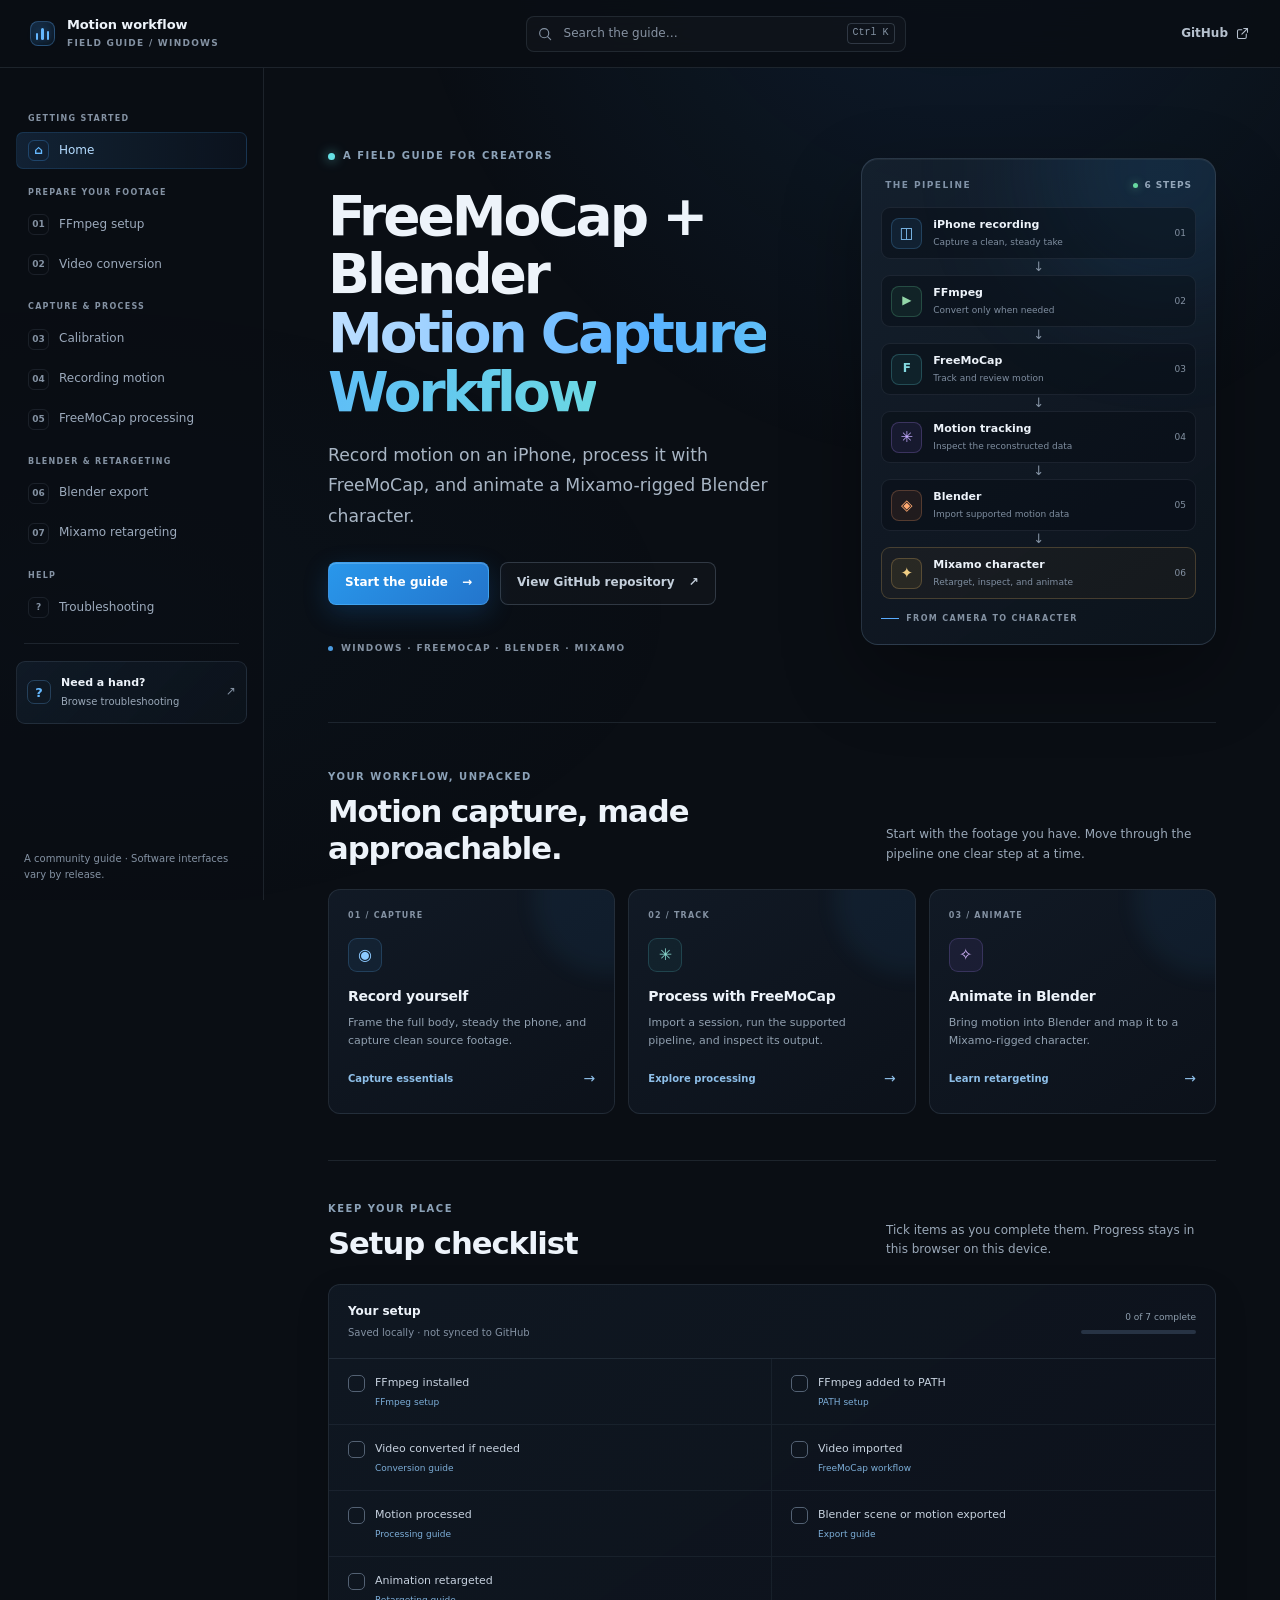
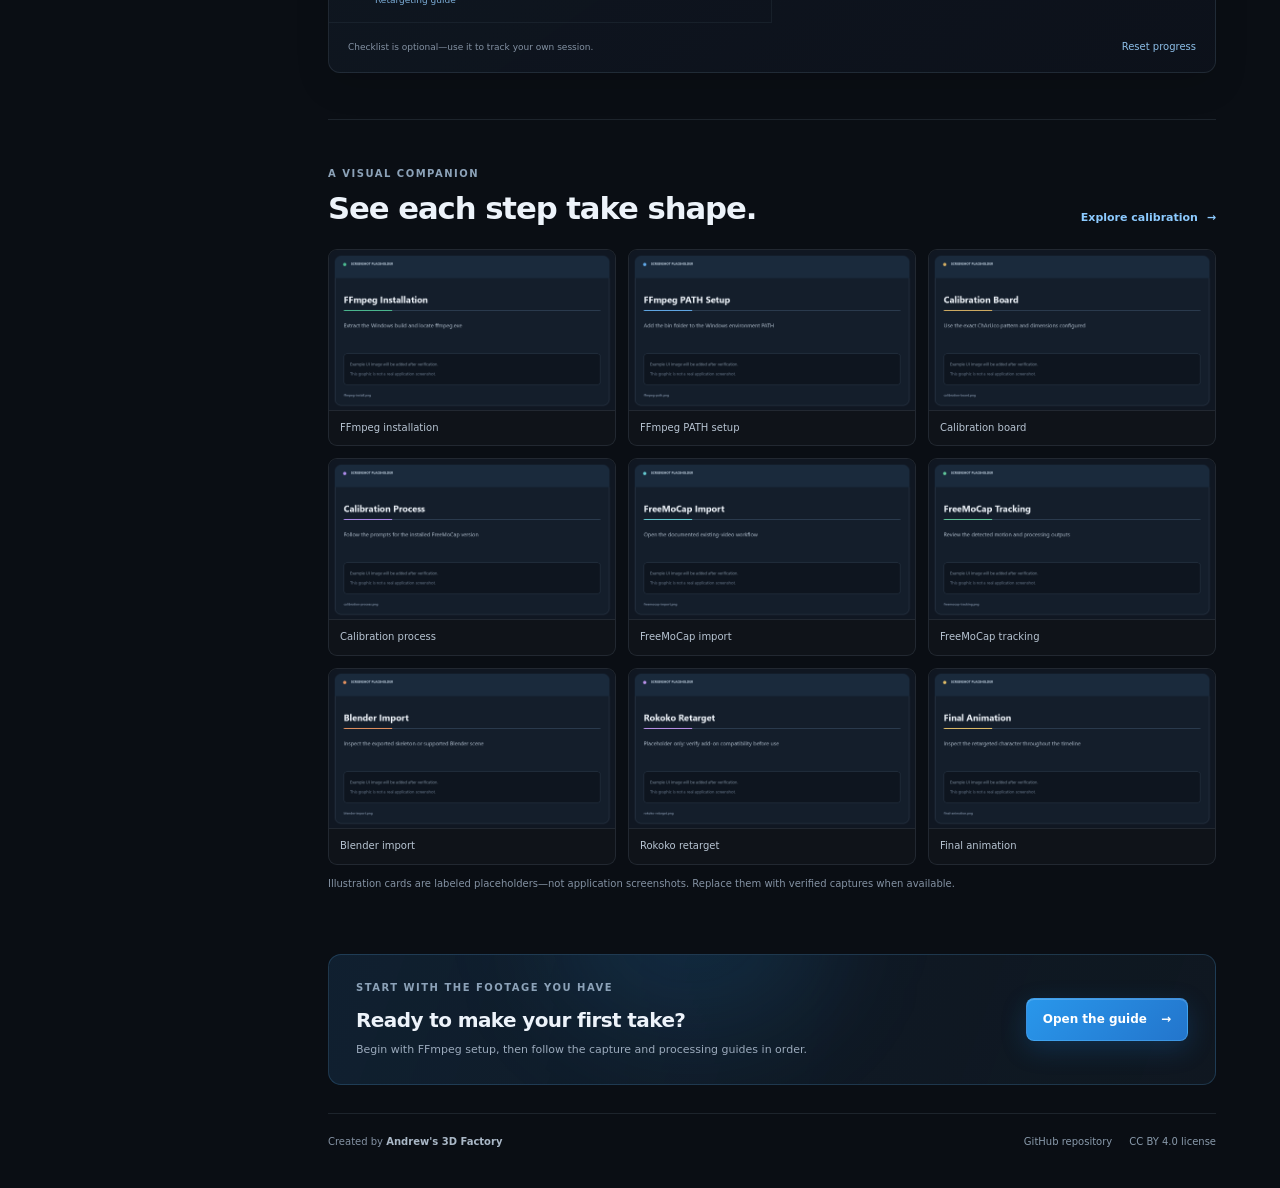
==== index.html @ c70dced7 "Build polished GitHub Pages documentation site Co-authored-by: Copilot App <223556219+Copilot@users." ====
<!doctype html>
<html lang="en">
<head>
  <meta charset="utf-8">
  <meta name="viewport" content="width=device-width, initial-scale=1">
  <meta name="description" content="A practical, beginner-friendly guide to iPhone motion capture with FreeMoCap, Blender, and Mixamo.">
  <meta name="theme-color" content="#0a0e14">
  <meta property="og:type" content="website">
  <meta property="og:title" content="FreeMoCap + Blender Motion Capture Workflow">
  <meta property="og:description" content="Record motion on an iPhone, process it with FreeMoCap, and animate a Mixamo-rigged Blender character.">
  <meta property="og:url" content="https://andrews3dfactory.github.io/FreeMoCap-Mixamo-Blender-Workflow/">
  <title>FreeMoCap + Blender Motion Capture Workflow</title>
  <link rel="icon" href="favicon.ico" sizes="any">
  <link rel="icon" href="assets/icons/favicon.svg" type="image/svg+xml">
  <link rel="stylesheet" href="assets/css/site.css">
  <script src="assets/js/site.js" defer></script>
</head>
<body>
  <a class="skip-link" href="#main-content">Skip to content</a>
  <div class="reading-progress" aria-hidden="true"><span id="reading-progress-bar"></span></div>
  <header class="topbar">
    <button class="icon-button mobile-menu-button" type="button" aria-label="Open navigation menu" aria-expanded="false" aria-controls="site-sidebar" data-menu-toggle>
      <svg viewBox="0 0 24 24" aria-hidden="true"><path d="M4 7h16M4 12h16M4 17h16"/></svg>
    </button>
    <a class="brand" href="index.html" aria-label="FreeMoCap workflow home">
      <span class="brand-mark" aria-hidden="true"><span></span><span></span><span></span></span>
      <span>Motion workflow<span class="brand-sub">FIELD GUIDE / WINDOWS</span></span>
    </a>
    <div class="topbar-search">
      <label class="sr-only" for="site-search">Search the guide</label>
      <svg viewBox="0 0 24 24" aria-hidden="true"><circle cx="10.8" cy="10.8" r="6.8"/><path d="m16 16 4.5 4.5"/></svg>
      <input id="site-search" type="search" placeholder="Search the guide…" autocomplete="off" aria-controls="search-results" aria-expanded="false">
      <kbd>Ctrl K</kbd>
      <div class="search-results" id="search-results" role="listbox" aria-label="Guide pages"></div>
    </div>
    <a class="topbar-github" href="https://github.com/Andrews3dfactory/FreeMoCap-Mixamo-Blender-Workflow" target="_blank" rel="noreferrer">
      <span>GitHub</span><svg viewBox="0 0 24 24" aria-hidden="true"><path d="M14 4h6v6M20 4l-9 9"/><path d="M18 13v5a2 2 0 0 1-2 2H6a2 2 0 0 1-2-2V8a2 2 0 0 1 2-2h5"/></svg>
    </a>
  </header>

  <aside class="sidebar" id="site-sidebar" aria-label="Documentation navigation">
    <div class="sidebar-inner">

      <nav class="sidebar-nav" data-sidebar-nav></nav>
      <div class="sidebar-rule"></div>
      <a class="sidebar-callout" href="docs/troubleshooting.html">
        <span class="callout-icon">?</span><span><strong>Need a hand?</strong><small>Browse troubleshooting</small></span><span class="callout-arrow">↗</span>
      </a>
      <p class="sidebar-version">A community guide · Software interfaces vary by release.</p>
    </div>
  </aside>
  <div class="sidebar-scrim" data-menu-close></div>

  <main id="main-content" class="main-content home-content">
    <section class="hero">
      <div class="hero-copy">
        <div class="eyebrow"><span class="status-pulse"></span> A FIELD GUIDE FOR CREATORS</div>
        <h1>FreeMoCap + Blender<br><span class="text-gradient">Motion Capture Workflow</span></h1>
        <p class="hero-subtitle">Record motion on an iPhone, process it with FreeMoCap, and animate a Mixamo-rigged Blender character.</p>
        <div class="hero-actions">
          <a class="button button-primary" href="docs/ffmpeg-setup.html">Start the guide <span aria-hidden="true">→</span></a>
          <a class="button button-secondary" href="https://github.com/Andrews3dfactory/FreeMoCap-Mixamo-Blender-Workflow" target="_blank" rel="noreferrer">View GitHub repository <span aria-hidden="true">↗</span></a>
        </div>
        <div class="hero-meta"><span class="meta-dot"></span> WINDOWS · FREEMOCAP · BLENDER · MIXAMO</div>
      </div>
      <div class="hero-visual" aria-label="Workflow from iPhone recording through FreeMoCap to an animated Blender character">
        <div class="visual-glow"></div>
        <div class="visual-topline"><span>THE PIPELINE</span><span class="live-label"><i></i> 6 STEPS</span></div>
        <div class="flow-list">
          <div class="flow-step"><span class="flow-icon phone-icon">◫</span><span><b>iPhone recording</b><small>Capture a clean, steady take</small></span><span class="flow-index">01</span></div>
          <span class="flow-connector" aria-hidden="true">↓</span>
          <div class="flow-step"><span class="flow-icon ffmpeg-icon">▶</span><span><b>FFmpeg</b><small>Convert only when needed</small></span><span class="flow-index">02</span></div>
          <span class="flow-connector" aria-hidden="true">↓</span>
          <div class="flow-step"><span class="flow-icon free-icon">F</span><span><b>FreeMoCap</b><small>Track and review motion</small></span><span class="flow-index">03</span></div>
          <span class="flow-connector" aria-hidden="true">↓</span>
          <div class="flow-step"><span class="flow-icon track-icon">✳</span><span><b>Motion tracking</b><small>Inspect the reconstructed data</small></span><span class="flow-index">04</span></div>
          <span class="flow-connector" aria-hidden="true">↓</span>
          <div class="flow-step"><span class="flow-icon blender-icon">◈</span><span><b>Blender</b><small>Import supported motion data</small></span><span class="flow-index">05</span></div>
          <span class="flow-connector" aria-hidden="true">↓</span>
          <div class="flow-step flow-step-final"><span class="flow-icon character-icon">✦</span><span><b>Mixamo character</b><small>Retarget, inspect, and animate</small></span><span class="flow-index">06</span></div>
        </div>
        <div class="visual-caption"><span class="caption-line"></span> FROM CAMERA TO CHARACTER</div>
      </div>
    </section>

    <section class="section-block">
      <div class="section-heading">
        <div><div class="eyebrow">YOUR WORKFLOW, UNPACKED</div><h2>Motion capture, made approachable.</h2></div>
        <p>Start with the footage you have. Move through the pipeline one clear step at a time.</p>
      </div>
      <div class="feature-grid">
        <a class="feature-card" href="docs/recording-motion.html"><span class="card-index">01 / CAPTURE</span><span class="feature-icon icon-capture">◉</span><h3>Record yourself</h3><p>Frame the full body, steady the phone, and capture clean source footage.</p><span class="card-link">Capture essentials <b>→</b></span></a>
        <a class="feature-card" href="docs/freemocap-processing.html"><span class="card-index">02 / TRACK</span><span class="feature-icon icon-track">✳</span><h3>Process with FreeMoCap</h3><p>Import a session, run the supported pipeline, and inspect its output.</p><span class="card-link">Explore processing <b>→</b></span></a>
        <a class="feature-card" href="docs/mixamo-retargeting.html"><span class="card-index">03 / ANIMATE</span><span class="feature-icon icon-animate">✧</span><h3>Animate in Blender</h3><p>Bring motion into Blender and map it to a Mixamo-rigged character.</p><span class="card-link">Learn retargeting <b>→</b></span></a>
      </div>
    </section>

    <section class="section-block checklist-section">
      <div class="section-heading">
        <div><div class="eyebrow">KEEP YOUR PLACE</div><h2>Setup checklist</h2></div>
        <p>Tick items as you complete them. Progress stays in this browser on this device.</p>
      </div>
      <div class="checklist-card">
        <div class="checklist-header"><div><strong>Your setup</strong><small>Saved locally · not synced to GitHub</small></div><div class="check-progress"><span data-check-count>0 of 7 complete</span><div class="progress-track"><span data-check-progress></span></div></div></div>
        <div class="checklist-grid">
          <label class="check-item"><input type="checkbox" data-check="ffmpeg"><span class="check-box" aria-hidden="true">✓</span><span>FFmpeg installed<small><a href="docs/ffmpeg-setup.html">FFmpeg setup</a></small></span></label>
          <label class="check-item"><input type="checkbox" data-check="path"><span class="check-box" aria-hidden="true">✓</span><span>FFmpeg added to PATH<small><a href="docs/ffmpeg-setup.html#path">PATH setup</a></small></span></label>
          <label class="check-item"><input type="checkbox" data-check="converted"><span class="check-box" aria-hidden="true">✓</span><span>Video converted if needed<small><a href="docs/video-conversion.html">Conversion guide</a></small></span></label>
          <label class="check-item"><input type="checkbox" data-check="imported"><span class="check-box" aria-hidden="true">✓</span><span>Video imported<small><a href="docs/freemocap-processing.html#import">FreeMoCap workflow</a></small></span></label>
          <label class="check-item"><input type="checkbox" data-check="processed"><span class="check-box" aria-hidden="true">✓</span><span>Motion processed<small><a href="docs/freemocap-processing.html">Processing guide</a></small></span></label>
          <label class="check-item"><input type="checkbox" data-check="exported"><span class="check-box" aria-hidden="true">✓</span><span>Blender scene or motion exported<small><a href="docs/blender-export.html">Export guide</a></small></span></label>
          <label class="check-item"><input type="checkbox" data-check="retargeted"><span class="check-box" aria-hidden="true">✓</span><span>Animation retargeted<small><a href="docs/mixamo-retargeting.html">Retargeting guide</a></small></span></label>
        </div>
        <div class="checklist-foot"><span>Checklist is optional—use it to track your own session.</span><button type="button" class="text-button" data-reset-checklist>Reset progress</button></div>
      </div>
    </section>

    <section class="section-block screenshot-section">
      <div class="section-heading"><div><div class="eyebrow">A VISUAL COMPANION</div><h2>See each step take shape.</h2></div><a class="text-link" href="docs/calibration.html">Explore calibration <span>→</span></a></div>
      <div class="screenshot-grid">
        <a href="assets/images/ffmpeg-install.png"><img src="assets/images/ffmpeg-install.png" alt="Placeholder: FFmpeg installation"><span>FFmpeg installation</span></a>
        <a href="assets/images/ffmpeg-path.png"><img src="assets/images/ffmpeg-path.png" alt="Placeholder: FFmpeg PATH setup"><span>FFmpeg PATH setup</span></a>
        <a href="assets/images/calibration-board.png"><img src="assets/images/calibration-board.png" alt="Placeholder: ChArUco calibration board"><span>Calibration board</span></a>
        <a href="assets/images/calibration-process.png"><img src="assets/images/calibration-process.png" alt="Placeholder: calibration process"><span>Calibration process</span></a>
        <a href="assets/images/freemocap-import.png"><img src="assets/images/freemocap-import.png" alt="Placeholder: FreeMoCap video import"><span>FreeMoCap import</span></a>
        <a href="assets/images/freemocap-tracking.png"><img src="assets/images/freemocap-tracking.png" alt="Placeholder: FreeMoCap tracking"><span>FreeMoCap tracking</span></a>
        <a href="assets/images/blender-import.png"><img src="assets/images/blender-import.png" alt="Placeholder: Blender import"><span>Blender import</span></a>
        <a href="assets/images/rokoko-retarget.png"><img src="assets/images/rokoko-retarget.png" alt="Placeholder: Rokoko retargeting"><span>Rokoko retarget</span></a>
        <a href="assets/images/final-animation.png"><img src="assets/images/final-animation.png" alt="Placeholder: final animation"><span>Final animation</span></a>
      </div>
      <p class="placeholder-note">Illustration cards are labeled placeholders—not application screenshots. Replace them with verified captures when available.</p>
    </section>

    <section class="closing-banner"><div class="banner-orb"></div><div><div class="eyebrow">START WITH THE FOOTAGE YOU HAVE</div><h2>Ready to make your first take?</h2><p>Begin with FFmpeg setup, then follow the capture and processing guides in order.</p></div><a class="button button-primary" href="docs/ffmpeg-setup.html">Open the guide <span>→</span></a></section>
    <footer class="site-footer"><span>Created by <strong>Andrew's 3D Factory</strong></span><span><a href="https://github.com/Andrews3dfactory/FreeMoCap-Mixamo-Blender-Workflow">GitHub repository</a><a href="LICENSE">CC BY 4.0 license</a></span></footer>
  </main>
  <button class="back-to-top" type="button" aria-label="Back to top" data-back-to-top>↑</button>
</body>
</html>
---- assets/css/site.css ----
:root {
  color-scheme: dark;
  --bg: #0a0e14;
  --bg-soft: #0e141d;
  --panel: #111a26;
  --panel-raised: #151f2d;
  --border: rgba(159, 181, 207, .13);
  --border-strong: rgba(159, 181, 207, .23);
  --text: #edf3fa;
  --muted: #9aa8b8;
  --subtle: #8492a3;
  --blue: #45a5ff;
  --blue-bright: #66b9ff;
  --cyan: #66e0e5;
  --green: #67d8a1;
  --amber: #f0bf69;
  --shadow: 0 24px 70px rgba(0, 0, 0, .34);
  --sidebar-width: 264px;
  --topbar-height: 68px;
  font-family: Inter, ui-sans-serif, system-ui, -apple-system, BlinkMacSystemFont, "Segoe UI", sans-serif;
}

* { box-sizing: border-box; }
html { scroll-behavior: smooth; scroll-padding-top: calc(var(--topbar-height) + 22px); }
body { margin: 0; min-width: 320px; background: var(--bg); color: var(--text); font-size: 15px; line-height: 1.65; }
body::before { position: fixed; inset: 0; z-index: -1; pointer-events: none; content: ""; background: radial-gradient(ellipse at 75% -18%, rgba(32, 111, 190, .16), transparent 42%), radial-gradient(ellipse at 5% 68%, rgba(30, 94, 132, .055), transparent 36%); }
a { color: var(--blue-bright); text-decoration: none; }
a:hover { color: #a4d5ff; }
button, input { font: inherit; }
button { color: inherit; }
svg { width: 20px; height: 20px; fill: none; stroke: currentColor; stroke-width: 1.7; stroke-linecap: round; stroke-linejoin: round; }
.sr-only { position: absolute; width: 1px; height: 1px; padding: 0; overflow: hidden; clip: rect(0,0,0,0); white-space: nowrap; clip-path: inset(50%); }
.skip-link { position: fixed; z-index: 100; top: 8px; left: 8px; padding: 9px 14px; transform: translateY(-160%); border-radius: 8px; background: white; color: #07111c; }
.skip-link:focus { transform: translateY(0); }
.reading-progress { position: fixed; z-index: 60; top: var(--topbar-height); right: 0; left: 0; height: 2px; pointer-events: none; background: transparent; }
.reading-progress span { display: block; width: 0; height: 100%; background: linear-gradient(90deg, var(--blue), var(--cyan)); box-shadow: 0 0 10px rgba(69, 165, 255, .6); }

.topbar { position: fixed; z-index: 50; inset: 0 0 auto; display: flex; align-items: center; height: var(--topbar-height); padding: 0 30px; border-bottom: 1px solid var(--border); background: rgba(10, 14, 20, .84); backdrop-filter: blur(18px); }
.brand { display: inline-flex; align-items: center; gap: 12px; min-width: 244px; color: var(--text); font-size: 13px; font-weight: 650; letter-spacing: -.01em; line-height: 1.15; }
.brand:hover { color: var(--text); }
.brand-sub { display: block; margin-top: 5px; color: var(--subtle); font-size: 9px; font-weight: 700; letter-spacing: .14em; }
.brand-mark { display: flex; align-items: end; gap: 3px; width: 25px; height: 25px; padding: 5px; border: 1px solid rgba(93, 177, 255, .3); border-radius: 8px; background: linear-gradient(145deg, rgba(69, 165, 255, .22), rgba(69, 165, 255, .055)); }
.brand-mark span { width: 3px; border-radius: 4px; background: var(--blue-bright); box-shadow: 0 0 8px rgba(69, 165, 255, .45); }
.brand-mark span:nth-child(1) { height: 7px; }.brand-mark span:nth-child(2) { height: 12px; }.brand-mark span:nth-child(3) { height: 9px; }
.topbar-search { position: relative; display: flex; align-items: center; gap: 9px; width: min(380px, 42vw); height: 36px; margin: 0 auto; padding: 0 10px; border: 1px solid var(--border); border-radius: 8px; background: rgba(255,255,255,.025); color: var(--subtle); transition: border-color .2s, background .2s; }
.topbar-search:focus-within { border-color: rgba(69,165,255,.55); background: rgba(69,165,255,.045); }
.topbar-search svg { width: 16px; height: 16px; flex: none; }
.topbar-search input { width: 100%; min-width: 0; border: 0; outline: 0; background: transparent; color: var(--text); font-size: 12px; }
.topbar-search input::placeholder { color: #8793a3; }
.topbar-search kbd { flex: none; padding: 1px 5px; border: 1px solid var(--border-strong); border-radius: 4px; color: var(--subtle); font-size: 10px; white-space: nowrap; }
.search-results { position: absolute; z-index: 90; top: calc(100% + 9px); right: 0; left: 0; display: none; max-height: min(420px, 70vh); overflow: auto; padding: 6px; border: 1px solid var(--border-strong); border-radius: 12px; background: #101721; box-shadow: var(--shadow); }
.search-results.is-open { display: block; }
.search-result { display: block; padding: 10px 11px; border-radius: 8px; color: var(--text); }
.search-result:hover, .search-result[aria-selected="true"] { background: rgba(69,165,255,.12); color: white; }
.search-result strong { display: block; font-size: 12px; }.search-result small { display: block; margin-top: 2px; color: var(--muted); font-size: 11px; }
.search-empty { padding: 14px 11px; color: var(--muted); font-size: 12px; }
.topbar-github { display: inline-flex; align-items: center; gap: 7px; margin-left: 24px; color: #b6c1ce; font-size: 12px; font-weight: 560; }
.topbar-github svg { width: 15px; height: 15px; }.topbar-github:hover { color: white; }
.mobile-menu-button { display: none !important; }

.sidebar { position: fixed; z-index: 40; top: var(--topbar-height); bottom: 0; left: 0; width: var(--sidebar-width); overflow-y: auto; border-right: 1px solid var(--border); background: rgba(10, 14, 20, .63); }
.sidebar-inner { display: flex; flex-direction: column; min-height: 100%; padding: 30px 16px 18px; }
.sidebar-kicker { padding: 0 12px 12px; color: #8492a3; font-size: 9px; font-weight: 760; letter-spacing: .16em; }
.sidebar-nav { display: grid; gap: 3px; }
.nav-link { display: flex; align-items: center; gap: 10px; min-height: 37px; padding: 7px 11px; border: 1px solid transparent; border-radius: 7px; color: #9caabc; font-size: 12px; transition: background .16s, color .16s, border-color .16s; }
.nav-link:hover { background: rgba(255,255,255,.04); color: #eaf3fc; }
.nav-link[aria-current="page"] { border-color: rgba(69,165,255,.15); background: linear-gradient(90deg, rgba(69,165,255,.14), rgba(69,165,255,.045)); color: #b5dcff; }
.nav-number { display: inline-grid; width: 21px; height: 21px; place-items: center; border: 1px solid rgba(155,174,197,.12); border-radius: 6px; color: #8492a3; font-size: 9px; font-weight: 700; }
.nav-link[aria-current="page"] .nav-number { border-color: rgba(69,165,255,.28); color: var(--blue-bright); }
.nav-link[data-nav-home] .nav-number { font-size: 12px; }
.nav-group-label { padding: 14px 12px 4px; color: #8492a3; font-size: 8px; }
.toc-nav .toc-nested { padding-left: 22px; font-size: 9px; }
.sidebar-rule { height: 1px; margin: 17px 8px; background: var(--border); }
.sidebar-callout { display: flex; align-items: center; gap: 10px; padding: 12px 10px; border: 1px solid var(--border); border-radius: 9px; background: linear-gradient(135deg, rgba(72,134,191,.1), rgba(15,24,34,.5)); color: var(--text); }
.callout-icon { display: grid; width: 24px; height: 24px; flex: none; place-items: center; border: 1px solid rgba(103,185,255,.25); border-radius: 7px; color: var(--blue-bright); font-size: 13px; font-weight: 700; }
.sidebar-callout strong, .sidebar-callout small { display: block; }.sidebar-callout strong { font-size: 11px; }.sidebar-callout small { margin-top: 2px; color: var(--muted); font-size: 10px; }
.callout-arrow { margin-left: auto; color: var(--subtle); font-size: 12px; }
.sidebar-version { margin: auto 8px 0; padding-top: 22px; color: #8492a3; font-size: 10px; line-height: 1.55; }
.sidebar-scrim { display: none; }

.main-content { width: min(100% - var(--sidebar-width), 1230px); min-height: 100vh; margin-left: var(--sidebar-width); padding: calc(var(--topbar-height) + 44px) clamp(28px, 5vw, 76px) 34px; }
.home-content { max-width: 1600px; }
.hero { position: relative; display: grid; grid-template-columns: minmax(0, 1fr) minmax(300px, .76fr); align-items: center; gap: clamp(32px, 5.2vw, 78px); min-height: 540px; padding: 36px 0 66px; }
.hero-copy { position: relative; z-index: 1; animation: enter-up .7s ease both; }
.eyebrow { display: flex; align-items: center; gap: 8px; color: #8ca2b8; font-size: 10px; font-weight: 750; letter-spacing: .15em; }
.status-pulse { width: 7px; height: 7px; border-radius: 50%; background: var(--cyan); box-shadow: 0 0 12px rgba(102,224,229,.75); }
h1 { margin: 22px 0 18px; font-size: clamp(38px, 4.3vw, 61px); font-weight: 680; letter-spacing: -.055em; line-height: 1.07; }
.text-gradient { background: linear-gradient(95deg, #c0e0ff 0%, #59b2ff 45%, #6bd8e3 100%); background-clip: text; -webkit-text-fill-color: transparent; }
.hero-subtitle { max-width: 540px; margin: 0; color: #a8b5c4; font-size: clamp(15px, 1.35vw, 18px); line-height: 1.75; }
.hero-actions { display: flex; flex-wrap: wrap; gap: 11px; margin-top: 31px; }
.button { display: inline-flex; align-items: center; justify-content: center; gap: 14px; min-height: 43px; padding: 0 16px; border: 1px solid transparent; border-radius: 8px; font-size: 12px; font-weight: 680; transition: transform .18s, box-shadow .2s, background .2s; }
.button:hover { transform: translateY(-2px); }
.button-primary { border-color: rgba(108,192,255,.35); background: linear-gradient(135deg, #2997eb, #2375cc); box-shadow: 0 8px 26px rgba(25,118,204,.24), inset 0 1px 0 rgba(255,255,255,.18); color: white; }
.button-primary:hover { background: linear-gradient(135deg, #42a8f4, #2d83dc); color: white; box-shadow: 0 10px 30px rgba(25,118,204,.33); }
.button-secondary { border-color: var(--border-strong); background: rgba(255,255,255,.025); color: #c4cfdb; }
.button-secondary:hover { border-color: rgba(112,180,236,.36); background: rgba(255,255,255,.05); color: white; }
.hero-meta { display: flex; align-items: center; gap: 8px; margin-top: 36px; color: #8492a3; font-size: 9px; font-weight: 700; letter-spacing: .15em; }
.meta-dot { width: 5px; height: 5px; border-radius: 50%; background: #4a9be0; }
.hero-visual { position: relative; z-index: 0; width: 100%; max-width: 420px; justify-self: end; padding: 19px; overflow: hidden; border: 1px solid rgba(145,178,211,.2); border-radius: 17px; background: linear-gradient(145deg, rgba(22,34,48,.85), rgba(13,20,29,.92)); box-shadow: 0 30px 80px rgba(0,0,0,.32), inset 0 1px 0 rgba(255,255,255,.05); animation: enter-up .78s .12s ease both; }
.visual-glow { position: absolute; top: -120px; right: -80px; width: 260px; height: 260px; border-radius: 50%; background: rgba(40,134,213,.14); filter: blur(60px); pointer-events: none; }
.visual-topline { position: relative; display: flex; justify-content: space-between; padding: 0 4px 14px; color: #8092a7; font-size: 9px; font-weight: 750; letter-spacing: .16em; }
.live-label { display: flex; align-items: center; gap: 6px; color: #93a6b9; letter-spacing: .1em; }.live-label i { width: 5px; height: 5px; border-radius: 50%; background: var(--green); box-shadow: 0 0 8px rgba(103,216,161,.6); }
.flow-list { position: relative; display: grid; justify-items: center; }
.flow-step { position: relative; display: flex; align-items: center; gap: 11px; width: 100%; min-height: 52px; padding: 7px 9px; border: 1px solid rgba(162,185,211,.1); border-radius: 9px; background: rgba(8,13,19,.43); transition: transform .2s, border-color .2s, background .2s; }
.flow-step:hover { transform: translateX(3px); border-color: rgba(74,164,235,.35); background: rgba(35,76,108,.18); }
.flow-step > span:nth-child(2) { min-width: 0; }.flow-step b, .flow-step small { display: block; }.flow-step b { font-size: 11px; font-weight: 670; }.flow-step small { margin-top: 1px; color: #7f8ea0; font-size: 9px; }
.flow-index { margin-left: auto; color: #8492a3; font-size: 9px; font-variant-numeric: tabular-nums; }
.flow-icon { display: grid; width: 31px; height: 31px; flex: none; place-items: center; border: 1px solid rgba(92,173,239,.23); border-radius: 8px; background: rgba(63,143,211,.1); color: #88caff; font-size: 15px; }
.ffmpeg-icon { color: #93d6a8; border-color: rgba(103,216,161,.23); background: rgba(75,169,114,.1); font-size: 12px; }
.free-icon { color: #83d8df; border-color: rgba(102,224,229,.23); background: rgba(49,153,159,.1); font-size: 12px; font-weight: 800; }
.track-icon { color: #c3aaff; border-color: rgba(177,139,255,.23); background: rgba(131,87,211,.1); }
.blender-icon { color: #ffa971; border-color: rgba(255,169,113,.23); background: rgba(221,107,55,.1); }
.character-icon { color: #f0ce84; border-color: rgba(240,191,105,.24); background: rgba(195,144,61,.1); }
.flow-step-final { border-color: rgba(240,191,105,.22); background: rgba(181,131,45,.055); }
.flow-connector { height: 16px; color: #8492a3; font-size: 13px; line-height: 16px; }
.visual-caption { display: flex; align-items: center; gap: 7px; margin-top: 13px; color: #8492a3; font-size: 8px; font-weight: 750; letter-spacing: .17em; }.caption-line { width: 18px; height: 1px; background: #59acff; }

.section-block { padding: 46px 0; border-top: 1px solid var(--border); }
.section-heading { display: flex; align-items: end; justify-content: space-between; gap: 25px; margin-bottom: 22px; }
.section-heading h2 { margin: 8px 0 0; font-size: clamp(23px, 2.4vw, 31px); font-weight: 630; letter-spacing: -.035em; line-height: 1.2; }
.section-heading > p { max-width: 330px; margin: 0 0 2px; color: var(--muted); font-size: 12px; line-height: 1.65; }
.feature-grid { display: grid; grid-template-columns: repeat(3, 1fr); gap: 13px; }
.feature-card { position: relative; display: block; min-height: 225px; padding: 19px; overflow: hidden; border: 1px solid var(--border); border-radius: 12px; background: linear-gradient(145deg, rgba(20,30,43,.75), rgba(14,20,29,.72)); color: var(--text); transition: transform .22s, border-color .22s, box-shadow .22s; }
.feature-card::after { position: absolute; top: -65px; right: -70px; width: 150px; height: 150px; border-radius: 50%; background: rgba(49,145,220,.065); content: ""; filter: blur(10px); }
.feature-card:hover { transform: translateY(-4px); border-color: rgba(95,174,236,.32); box-shadow: 0 18px 40px rgba(0,0,0,.2); color: white; }
.card-index { display: block; color: #8492a3; font-size: 8px; font-weight: 750; letter-spacing: .15em; }
.feature-icon { display: grid; width: 34px; height: 34px; margin-top: 16px; place-items: center; border: 1px solid rgba(87,165,229,.23); border-radius: 9px; background: rgba(56,130,192,.1); color: #8ccaff; font-size: 16px; }
.icon-track { color: #89d8ce; border-color: rgba(102,224,229,.18); background: rgba(49,153,159,.08); }.icon-animate { color: #d7b8ff; border-color: rgba(177,139,255,.2); background: rgba(131,87,211,.1); }
.feature-card h3 { margin: 13px 0 6px; font-size: 14px; font-weight: 650; letter-spacing: -.02em; }
.feature-card p { margin: 0; color: #91a0b0; font-size: 11px; line-height: 1.6; }
.card-link { display: flex; align-items: center; justify-content: space-between; margin-top: 18px; color: #8ebfe9; font-size: 10px; font-weight: 650; }.card-link b { font-size: 14px; font-weight: 500; }

.checklist-section { padding-top: 40px; }
.checklist-card { border: 1px solid var(--border); border-radius: 12px; background: linear-gradient(145deg, rgba(17,26,38,.78), rgba(13,19,28,.8)); box-shadow: 0 12px 35px rgba(0,0,0,.12); }
.checklist-header { display: flex; align-items: center; justify-content: space-between; gap: 15px; padding: 17px 19px; border-bottom: 1px solid var(--border); }
.checklist-header strong, .checklist-header small { display: block; }.checklist-header strong { font-size: 12px; }.checklist-header small { margin-top: 3px; color: var(--subtle); font-size: 10px; }
.check-progress { display: grid; gap: 5px; min-width: 115px; color: #91a0b0; font-size: 9px; text-align: right; }
.progress-track { height: 4px; overflow: hidden; border-radius: 5px; background: #273344; }.progress-track span { display: block; width: 0; height: 100%; border-radius: inherit; background: linear-gradient(90deg, var(--blue), var(--cyan)); transition: width .3s ease; }
.checklist-grid { display: grid; grid-template-columns: repeat(2, 1fr); }
.check-item { display: flex; align-items: start; gap: 10px; min-height: 65px; padding: 15px 19px; border-bottom: 1px solid rgba(159,181,207,.075); color: #c7d2df; font-size: 11px; cursor: pointer; transition: background .16s; }
.check-item:nth-child(odd) { border-right: 1px solid rgba(159,181,207,.075); }
.check-item:hover { background: rgba(255,255,255,.022); }
.check-item input { position: absolute; width: 1px; height: 1px; opacity: 0; }
.check-box { display: grid; width: 17px; height: 17px; flex: none; margin-top: 1px; place-items: center; border: 1px solid #536173; border-radius: 5px; color: transparent; font-size: 11px; transition: background .16s, border-color .16s, color .16s; }
.check-item input:checked + .check-box { border-color: #3eaa87; background: rgba(51,171,128,.2); color: #84e2b8; }
.check-item input:focus-visible + .check-box { outline: 2px solid var(--blue-bright); outline-offset: 3px; }
.check-item small { display: block; margin-top: 2px; color: var(--subtle); font-size: 9px; }.check-item small a { color: #7daed8; }
.checklist-foot { display: flex; align-items: center; justify-content: space-between; gap: 12px; padding: 12px 19px; color: #8492a3; font-size: 9px; }
.text-button { padding: 4px 0; border: 0; background: none; color: #8ebfe9; font-size: 10px; cursor: pointer; }.text-button:hover { color: white; text-decoration: underline; }

.text-link { color: #8ccaff; font-size: 11px; font-weight: 620; }.text-link span { padding-left: 5px; }
.screenshot-grid { display: grid; grid-template-columns: repeat(3, 1fr); gap: 12px; }
.screenshot-grid a { display: block; overflow: hidden; border: 1px solid var(--border); border-radius: 9px; background: rgba(255,255,255,.025); color: #b8c5d3; font-size: 10px; }
.screenshot-grid img { display: block; width: 100%; aspect-ratio: 1.78; object-fit: cover; border-bottom: 1px solid var(--border); }
.screenshot-grid a span { display: block; padding: 9px 11px; }.screenshot-grid a:hover { border-color: rgba(95,174,236,.36); color: white; }
.placeholder-note { margin: 11px 0 0; color: #8492a3; font-size: 10px; }

.closing-banner { position: relative; display: flex; align-items: center; justify-content: space-between; gap: 25px; margin: 16px 0 28px; padding: 25px 27px; overflow: hidden; border: 1px solid rgba(88,163,221,.22); border-radius: 13px; background: linear-gradient(110deg, rgba(27,65,99,.36), rgba(18,30,43,.68) 63%, rgba(19,31,42,.58)); }
.banner-orb { position: absolute; top: -120px; left: 25%; width: 280px; height: 200px; border-radius: 50%; background: rgba(42,147,227,.12); filter: blur(55px); pointer-events: none; }
.closing-banner > div:not(.banner-orb), .closing-banner > a { position: relative; z-index: 1; }
.closing-banner h2 { margin: 7px 0 4px; font-size: 20px; font-weight: 630; letter-spacing: -.03em; }.closing-banner p { margin: 0; color: #9baabc; font-size: 11px; }
.site-footer { display: flex; align-items: center; justify-content: space-between; gap: 18px; padding: 20px 0 4px; border-top: 1px solid var(--border); color: #8492a3; font-size: 10px; }
.site-footer strong { color: #aab8c7; font-weight: 600; }.site-footer > span:last-child { display: flex; gap: 17px; }.site-footer a { color: #899aab; }.site-footer a:hover { color: var(--blue-bright); }
.back-to-top { position: fixed; z-index: 35; right: 24px; bottom: 24px; display: grid; width: 39px; height: 39px; place-items: center; transform: translateY(12px); border: 1px solid var(--border-strong); border-radius: 10px; background: rgba(19,29,41,.93); color: #b8dafa; font-size: 18px; opacity: 0; pointer-events: none; cursor: pointer; transition: opacity .2s, transform .2s, border-color .2s; }
.back-to-top.is-visible { transform: translateY(0); opacity: 1; pointer-events: auto; }.back-to-top:hover { border-color: rgba(89,172,255,.5); }

.doc-layout { display: grid; grid-template-columns: minmax(0, 1fr) 190px; gap: clamp(25px, 4vw, 55px); max-width: 1050px; margin: 0 auto; }
.doc-article { min-width: 0; max-width: 760px; }
.breadcrumbs { display: flex; align-items: center; flex-wrap: wrap; gap: 8px; color: #8492a3; font-size: 10px; }.breadcrumbs a { color: #8b9caf; }.breadcrumbs a:hover { color: var(--blue-bright); }
.doc-label { margin-top: 27px; color: #82b8e3; font-size: 9px; font-weight: 760; letter-spacing: .16em; text-transform: uppercase; }
.doc-title { margin: 7px 0 10px; font-size: clamp(32px, 4vw, 46px); font-weight: 660; letter-spacing: -.05em; line-height: 1.13; }
.doc-description { max-width: 690px; margin: 0; color: #aab7c6; font-size: 15px; line-height: 1.7; }
.doc-meta { display: flex; align-items: center; gap: 9px; margin-top: 16px; padding-bottom: 23px; border-bottom: 1px solid var(--border); color: #77879a; font-size: 10px; }.doc-meta-dot { width: 4px; height: 4px; border-radius: 50%; background: #54acfa; }
.doc-content { color: #b9c5d2; font-size: 14px; line-height: 1.8; }
.doc-content h2 { margin: 39px 0 12px; padding-bottom: 9px; border-bottom: 1px solid var(--border); color: #edf3fa; font-size: 23px; font-weight: 630; letter-spacing: -.03em; line-height: 1.3; scroll-margin-top: calc(var(--topbar-height) + 20px); }
.doc-content h3 { margin: 25px 0 9px; color: #e0e9f2; font-size: 17px; font-weight: 640; letter-spacing: -.02em; scroll-margin-top: calc(var(--topbar-height) + 20px); }
.doc-content p { margin: 12px 0; }.doc-content ul, .doc-content ol { padding-left: 22px; }.doc-content li { margin: 6px 0; padding-left: 3px; }.doc-content li::marker { color: #5da8e4; }
.doc-content strong { color: #e0eaf4; font-weight: 640; }.doc-content code:not(pre code) { padding: 2px 5px; border: 1px solid rgba(142,168,196,.13); border-radius: 5px; background: rgba(148,173,201,.09); color: #aed7fa; font-size: .88em; }
.doc-content a { color: #80c4ff; text-decoration: underline; text-decoration-color: rgba(128,196,255,.3); text-underline-offset: 3px; }.doc-content a:hover { text-decoration-color: currentColor; }
.doc-content pre { position: relative; margin: 15px 0 18px; padding: 15px 16px; overflow: auto; border: 1px solid rgba(145,173,205,.16); border-radius: 9px; background: #0b1119; color: #d7e4f2; font-size: 12px; line-height: 1.65; tab-size: 2; }
.doc-content pre code { color: inherit; font-family: ui-monospace, SFMono-Regular, Menlo, Consolas, monospace; }
.copy-button { position: absolute; top: 7px; right: 7px; padding: 4px 8px; border: 1px solid var(--border-strong); border-radius: 5px; background: #172231; color: #aebdcd; font-size: 9px; cursor: pointer; }.copy-button:hover { border-color: rgba(69,165,255,.55); color: white; }
.doc-content blockquote { margin: 17px 0; padding: 12px 15px; border-left: 2px solid var(--blue); border-radius: 0 8px 8px 0; background: rgba(53,130,190,.09); color: #b8c6d6; }
.doc-content blockquote p { margin: 2px 0; }
.doc-content img { display: block; max-width: 100%; height: auto; margin: 18px auto; border: 1px solid var(--border); border-radius: 9px; }
.doc-content table { width: 100%; margin: 18px 0; border-collapse: collapse; font-size: 12px; }.doc-content th, .doc-content td { padding: 9px 11px; border: 1px solid var(--border); text-align: left; vertical-align: top; }.doc-content th { background: rgba(255,255,255,.035); color: #e3edf8; }
.doc-content details { margin: 10px 0; border: 1px solid var(--border); border-radius: 8px; background: rgba(255,255,255,.018); }.doc-content details summary { padding: 11px 13px; color: #dbe8f5; font-weight: 620; cursor: pointer; }.doc-content details summary:hover { color: var(--blue-bright); }.doc-content details > div { padding: 0 13px 11px; }
.doc-note { margin: 17px 0; padding: 13px 15px; border: 1px solid rgba(80,165,231,.2); border-radius: 8px; background: rgba(38,114,169,.075); }
.doc-note.note-warn { border-color: rgba(239,185,99,.23); background: rgba(173,117,43,.075); }.doc-note p { margin: 3px 0; }
.doc-screenshot { width: 100%; }
.doc-aside { position: sticky; top: calc(var(--topbar-height) + 26px); align-self: start; max-height: calc(100vh - var(--topbar-height) - 48px); overflow-y: auto; padding: 12px 0; }
.toc-title { padding: 0 0 10px; color: #8290a1; font-size: 9px; font-weight: 750; letter-spacing: .13em; }.toc-nav { display: grid; gap: 3px; border-left: 1px solid var(--border-strong); }
.toc-nav a { padding: 4px 0 4px 11px; border-left: 1px solid transparent; margin-left: -1px; color: #8392a4; font-size: 10px; line-height: 1.5; }.toc-nav a:hover, .toc-nav a.is-active { border-left-color: var(--blue); color: #b5d9fa; }
.doc-pager { display: grid; grid-template-columns: 1fr 1fr; gap: 12px; margin-top: 44px; padding-top: 18px; border-top: 1px solid var(--border); }.pager-link { display: block; min-height: 62px; padding: 10px 12px; border: 1px solid var(--border); border-radius: 8px; background: rgba(255,255,255,.02); }.pager-link:hover { border-color: rgba(69,165,255,.35); background: rgba(69,165,255,.04); }.pager-link:last-child { text-align: right; }.pager-kicker { display: block; color: #8492a3; font-size: 9px; }.pager-title { display: block; margin-top: 3px; color: #c8d8e8; font-size: 11px; font-weight: 610; }.doc-footer { display: flex; justify-content: space-between; gap: 16px; margin-top: 30px; padding-top: 14px; border-top: 1px solid var(--border); color: #8492a3; font-size: 10px; }

.kbd-hint { color: #8492a3; font-size: 10px; }
:focus-visible { outline: 2px solid var(--blue-bright); outline-offset: 3px; }
@keyframes enter-up { from { transform: translateY(13px); opacity: 0; } to { transform: translateY(0); opacity: 1; } }

@media (prefers-reduced-motion: reduce) {
  *, *::before, *::after { scroll-behavior: auto !important; animation-duration: .01ms !important; animation-iteration-count: 1 !important; transition-duration: .01ms !important; }
}
@media (max-width: 1120px) {
  :root { --sidebar-width: 235px; }
  .main-content { padding-right: 34px; padding-left: 34px; }
  .hero { grid-template-columns: minmax(0, 1fr) minmax(270px, .78fr); gap: 30px; }
  .hero-visual { padding: 15px; }
  .doc-layout { grid-template-columns: minmax(0, 1fr) 155px; gap: 25px; }
}
@media (max-width: 850px) {
  :root { --sidebar-width: 0px; --topbar-height: 62px; }
  .topbar { padding: 0 18px; }
  .mobile-menu-button { display: grid !important; width: 34px; height: 34px; margin-right: 11px; padding: 7px; place-items: center; border: 1px solid var(--border); border-radius: 7px; background: rgba(255,255,255,.025); cursor: pointer; }
  .mobile-menu-button svg { width: 17px; height: 17px; }
  .brand { min-width: 0; }
  .topbar-search { width: min(340px, 44vw); }
  .sidebar { z-index: 70; width: 275px; transform: translateX(-101%); transition: transform .25s ease; background: #0c121a; box-shadow: 25px 0 55px rgba(0,0,0,.32); }
  body.nav-open .sidebar { transform: translateX(0); }
  .sidebar-scrim { position: fixed; z-index: 65; inset: var(--topbar-height) 0 0; background: rgba(0,0,0,.55); backdrop-filter: blur(3px); }
  body.nav-open .sidebar-scrim { display: block; }
  .main-content { width: 100%; margin-left: 0; padding: calc(var(--topbar-height) + 27px) 28px 28px; }
  .reading-progress { top: var(--topbar-height); }
  .hero { min-height: 0; padding: 38px 0 48px; }
  .doc-layout { grid-template-columns: minmax(0, 1fr); }
  .doc-aside { display: none; }
}
@media (max-width: 620px) {
  .topbar { padding: 0 12px; }
  .brand { gap: 8px; font-size: 11px; }.brand-mark { width: 23px; height: 23px; }
  .brand-sub { font-size: 8px; }
  .topbar-github { margin-left: 10px; }.topbar-github span { display: none; }
  .topbar-search { width: auto; flex: 1; margin-left: 12px; }.topbar-search kbd { display: none; }
  .main-content { padding-right: 18px; padding-left: 18px; }
  .hero { grid-template-columns: 1fr; gap: 33px; padding-top: 36px; }
  h1 { margin-top: 17px; font-size: clamp(37px, 10vw, 51px); }
  .hero-visual { width: 100%; max-width: none; justify-self: stretch; }
  .hero-actions { gap: 9px; }.button { min-height: 42px; padding: 0 12px; font-size: 11px; }
  .section-block { padding: 35px 0; }
  .section-heading { align-items: start; flex-direction: column; gap: 11px; }
  .section-heading > p { max-width: 440px; }
  .feature-grid { grid-template-columns: 1fr; }
  .feature-card { min-height: 0; padding: 16px; }.feature-icon { margin-top: 11px; }.feature-card h3 { margin-top: 9px; }.card-link { margin-top: 12px; }
  .checklist-header { align-items: start; flex-direction: column; }.check-progress { width: 100%; text-align: left; }
  .checklist-grid { grid-template-columns: 1fr; }.check-item:nth-child(odd) { border-right: 0; }
  .screenshot-grid { grid-template-columns: 1fr 1fr; }
  .closing-banner { align-items: start; flex-direction: column; padding: 21px; }
  .site-footer { align-items: start; flex-direction: column; }.site-footer > span:last-child { gap: 14px; }
  .doc-layout { gap: 0; }.doc-title { font-size: 36px; }.doc-description { font-size: 14px; }
  .doc-content { font-size: 13px; }.doc-content h2 { font-size: 21px; }.doc-content h3 { font-size: 16px; }
  .doc-pager { gap: 7px; }.pager-link { padding: 9px; }
  .back-to-top { right: 14px; bottom: 14px; }
}
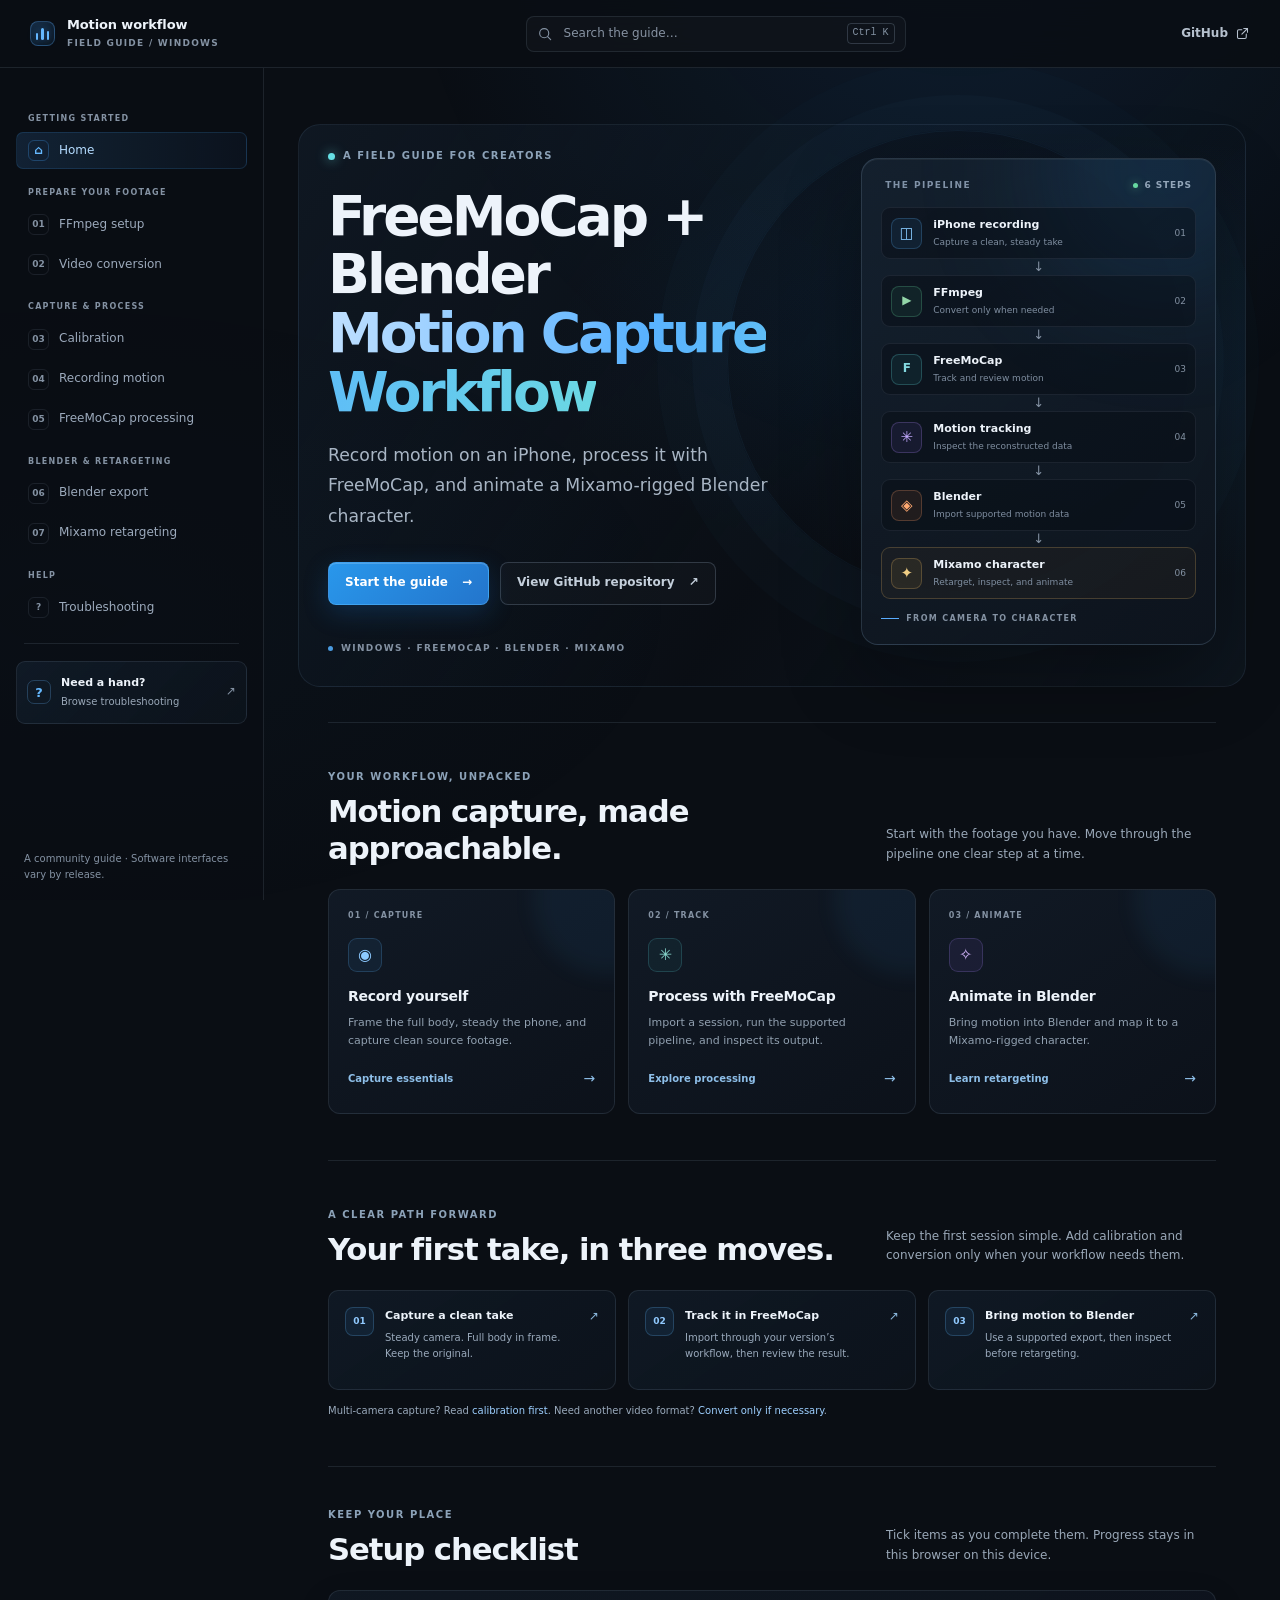
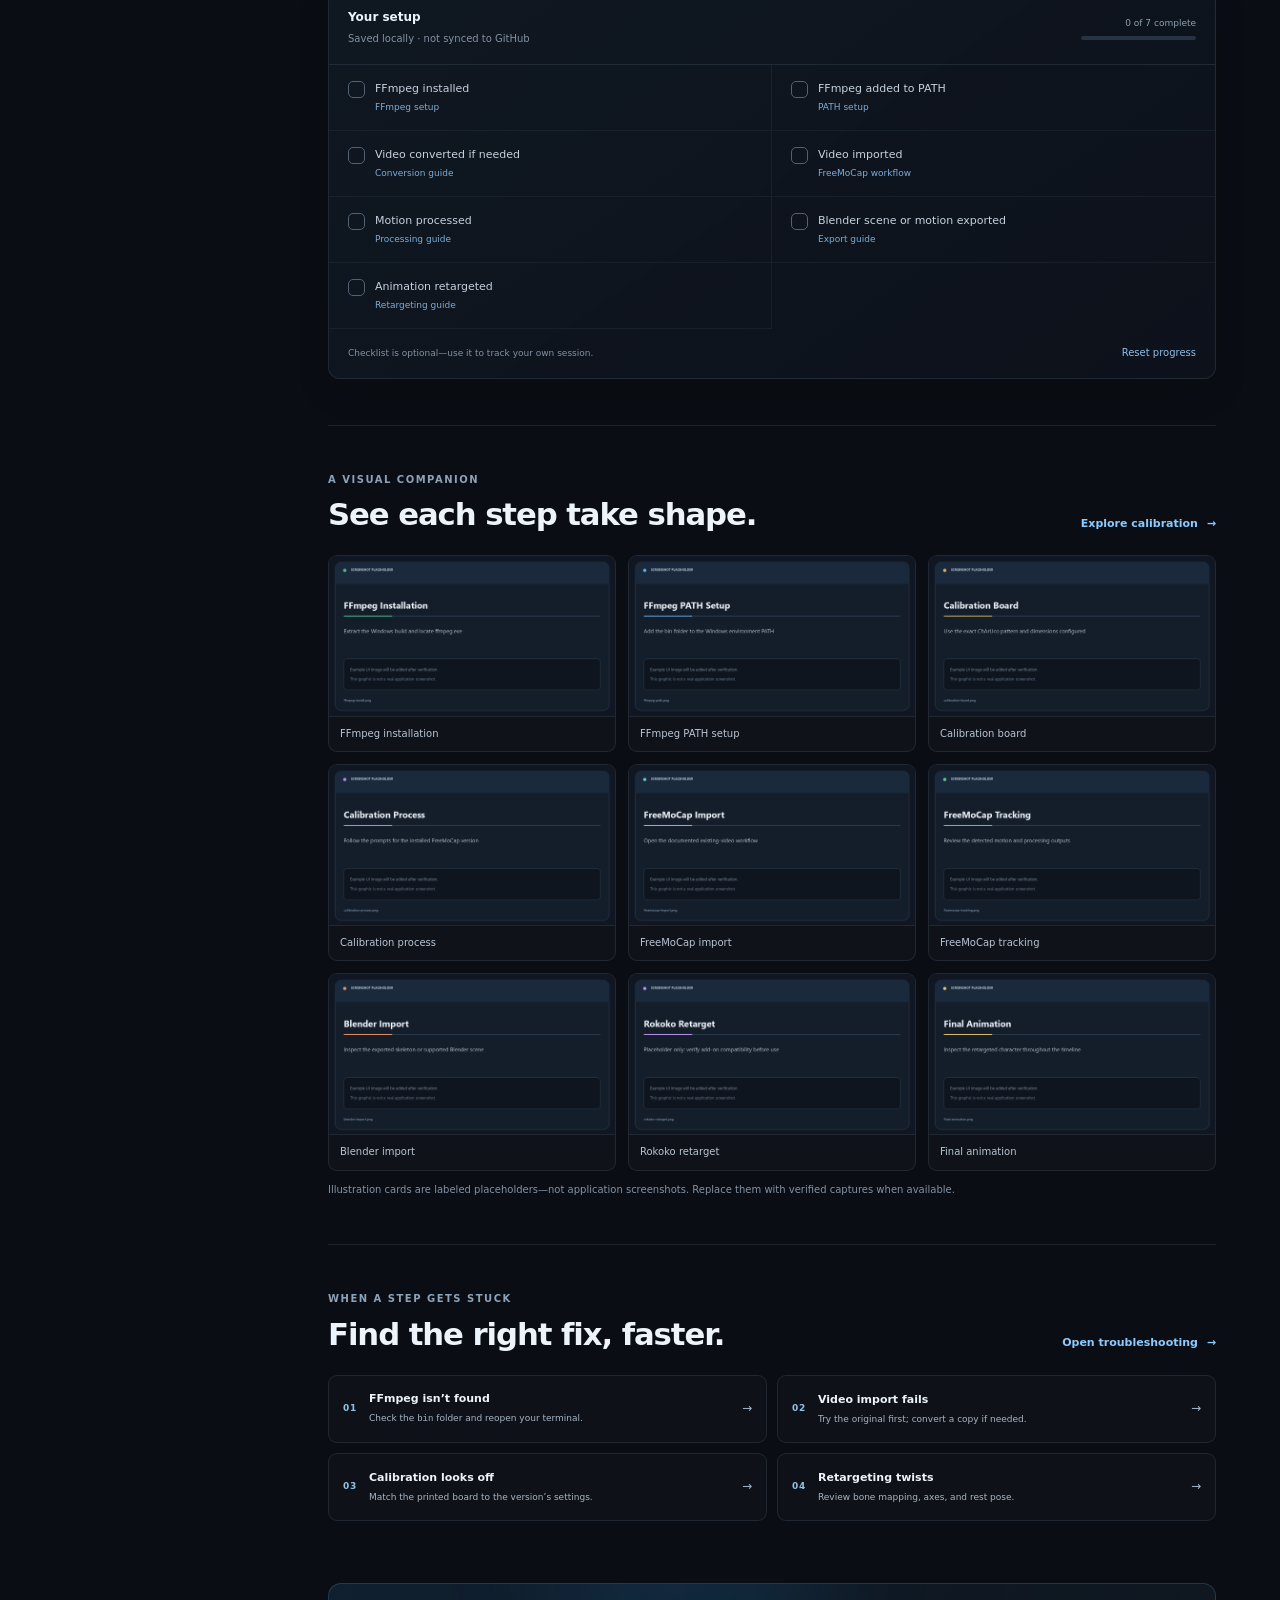
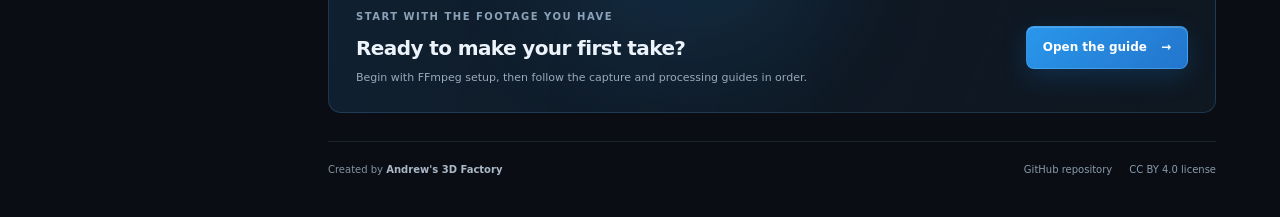
==== commit 7548cd66: "Polish documentation site experience Co-authored-by: Copilot App <223556219+Copilot@users.noreply.gi" ====
--- a/index.html
+++ b/index.html
@@ -12,8 +12,8 @@
   <title>FreeMoCap + Blender Motion Capture Workflow</title>
   <link rel="icon" href="favicon.ico" sizes="any">
   <link rel="icon" href="assets/icons/favicon.svg" type="image/svg+xml">
-  <link rel="stylesheet" href="assets/css/site.css">
-  <script src="assets/js/site.js" defer></script>
+  <link rel="stylesheet" href="assets/css/site.css?v=3">
+  <script src="assets/js/site.js?v=3" defer></script>
 </head>
 <body>
   <a class="skip-link" href="#main-content">Skip to content</a>
@@ -95,6 +95,19 @@
       </div>
     </section>
 
+    <section class="section-block quickstart-section">
+      <div class="section-heading">
+        <div><div class="eyebrow">A CLEAR PATH FORWARD</div><h2>Your first take, in three moves.</h2></div>
+        <p>Keep the first session simple. Add calibration and conversion only when your workflow needs them.</p>
+      </div>
+      <div class="quickstart-grid">
+        <a class="quickstart-step" href="docs/recording-motion.html" aria-label="Step 1: Capture a clean take. Read the recording motion guide."><span class="quickstart-number">01</span><span class="quickstart-copy"><strong>Capture a clean take</strong><small>Steady camera. Full body in frame. Keep the original.</small></span><span class="quickstart-arrow" aria-hidden="true">↗</span></a>
+        <a class="quickstart-step" href="docs/freemocap-processing.html" aria-label="Step 2: Track it in FreeMoCap. Read the processing guide."><span class="quickstart-number">02</span><span class="quickstart-copy"><strong>Track it in FreeMoCap</strong><small>Import through your version’s workflow, then review the result.</small></span><span class="quickstart-arrow" aria-hidden="true">↗</span></a>
+        <a class="quickstart-step" href="docs/blender-export.html" aria-label="Step 3: Bring motion to Blender. Read the export guide."><span class="quickstart-number">03</span><span class="quickstart-copy"><strong>Bring motion to Blender</strong><small>Use a supported export, then inspect before retargeting.</small></span><span class="quickstart-arrow" aria-hidden="true">↗</span></a>
+      </div>
+      <p class="quickstart-footnote">Multi-camera capture? Read <a href="docs/calibration.html">calibration first</a>. Need another video format? <a href="docs/video-conversion.html">Convert only if necessary</a>.</p>
+    </section>
+
     <section class="section-block checklist-section">
       <div class="section-heading">
         <div><div class="eyebrow">KEEP YOUR PLACE</div><h2>Setup checklist</h2></div>
@@ -131,6 +144,19 @@
       <p class="placeholder-note">Illustration cards are labeled placeholders—not application screenshots. Replace them with verified captures when available.</p>
     </section>
 
+    <section class="section-block trouble-section">
+      <div class="section-heading">
+        <div><div class="eyebrow">WHEN A STEP GETS STUCK</div><h2>Find the right fix, faster.</h2></div>
+        <a class="text-link" href="docs/troubleshooting.html">Open troubleshooting <span>→</span></a>
+      </div>
+      <div class="trouble-grid">
+        <a class="trouble-card" href="docs/troubleshooting.html#ffmpeg" aria-label="Troubleshoot FFmpeg not found"><span class="trouble-mark" aria-hidden="true">01</span><span><strong>FFmpeg isn’t found</strong><small>Check the <code>bin</code> folder and reopen your terminal.</small></span><span class="trouble-arrow" aria-hidden="true">→</span></a>
+        <a class="trouble-card" href="docs/troubleshooting.html#import" aria-label="Troubleshoot video import failure"><span class="trouble-mark" aria-hidden="true">02</span><span><strong>Video import fails</strong><small>Try the original first; convert a copy if needed.</small></span><span class="trouble-arrow" aria-hidden="true">→</span></a>
+        <a class="trouble-card" href="docs/troubleshooting.html#calibration" aria-label="Troubleshoot calibration issues"><span class="trouble-mark" aria-hidden="true">03</span><span><strong>Calibration looks off</strong><small>Match the printed board to the version’s settings.</small></span><span class="trouble-arrow" aria-hidden="true">→</span></a>
+        <a class="trouble-card" href="docs/troubleshooting.html#retargeting" aria-label="Troubleshoot motion retargeting"><span class="trouble-mark" aria-hidden="true">04</span><span><strong>Retargeting twists</strong><small>Review bone mapping, axes, and rest pose.</small></span><span class="trouble-arrow" aria-hidden="true">→</span></a>
+      </div>
+    </section>
+
     <section class="closing-banner"><div class="banner-orb"></div><div><div class="eyebrow">START WITH THE FOOTAGE YOU HAVE</div><h2>Ready to make your first take?</h2><p>Begin with FFmpeg setup, then follow the capture and processing guides in order.</p></div><a class="button button-primary" href="docs/ffmpeg-setup.html">Open the guide <span>→</span></a></section>
     <footer class="site-footer"><span>Created by <strong>Andrew's 3D Factory</strong></span><span><a href="https://github.com/Andrews3dfactory/FreeMoCap-Mixamo-Blender-Workflow">GitHub repository</a><a href="LICENSE">CC BY 4.0 license</a></span></footer>
   </main>
--- a/assets/css/site.css
+++ b/assets/css/site.css
@@ -19,6 +19,8 @@
   --topbar-height: 68px;
   font-family: Inter, ui-sans-serif, system-ui, -apple-system, BlinkMacSystemFont, "Segoe UI", sans-serif;
 }
+
+@view-transition { navigation: auto; }
 
 * { box-sizing: border-box; }
 html { scroll-behavior: smooth; scroll-padding-top: calc(var(--topbar-height) + 22px); }
@@ -81,6 +83,8 @@
 .main-content { width: min(100% - var(--sidebar-width), 1230px); min-height: 100vh; margin-left: var(--sidebar-width); padding: calc(var(--topbar-height) + 44px) clamp(28px, 5vw, 76px) 34px; }
 .home-content { max-width: 1600px; }
 .hero { position: relative; display: grid; grid-template-columns: minmax(0, 1fr) minmax(300px, .76fr); align-items: center; gap: clamp(32px, 5.2vw, 78px); min-height: 540px; padding: 36px 0 66px; }
+.hero::before { position: absolute; inset: 12px -30px 35px; z-index: -1; border: 1px solid rgba(140,179,216,.105); border-radius: 22px; background: radial-gradient(ellipse at 83% 42%, rgba(32,123,195,.105), transparent 49%), linear-gradient(125deg, rgba(20,33,48,.5), rgba(11,17,25,.16) 58%, rgba(20,34,48,.36)); content: ""; }
+.hero::after { position: absolute; top: 3%; right: 3%; z-index: -1; width: min(45vw, 460px); aspect-ratio: 1; border: 1px solid rgba(74,161,226,.07); border-radius: 50%; box-shadow: 0 0 0 35px rgba(74,161,226,.022), 0 0 0 70px rgba(74,161,226,.015); content: ""; pointer-events: none; }
 .hero-copy { position: relative; z-index: 1; animation: enter-up .7s ease both; }
 .eyebrow { display: flex; align-items: center; gap: 8px; color: #8ca2b8; font-size: 10px; font-weight: 750; letter-spacing: .15em; }
 .status-pulse { width: 7px; height: 7px; border-radius: 50%; background: var(--cyan); box-shadow: 0 0 12px rgba(102,224,229,.75); }
@@ -113,6 +117,8 @@
 .character-icon { color: #f0ce84; border-color: rgba(240,191,105,.24); background: rgba(195,144,61,.1); }
 .flow-step-final { border-color: rgba(240,191,105,.22); background: rgba(181,131,45,.055); }
 .flow-connector { height: 16px; color: #8492a3; font-size: 13px; line-height: 16px; }
+.flow-connector { animation: flow-pulse 2.4s ease-in-out infinite; }
+.flow-connector:nth-of-type(4) { animation-delay: .25s; }.flow-connector:nth-of-type(6) { animation-delay: .5s; }.flow-connector:nth-of-type(8) { animation-delay: .75s; }.flow-connector:nth-of-type(10) { animation-delay: 1s; }.flow-connector:nth-of-type(12) { animation-delay: 1.25s; }
 .visual-caption { display: flex; align-items: center; gap: 7px; margin-top: 13px; color: #8492a3; font-size: 8px; font-weight: 750; letter-spacing: .17em; }.caption-line { width: 18px; height: 1px; background: #59acff; }
 
 .section-block { padding: 46px 0; border-top: 1px solid var(--border); }
@@ -129,6 +135,14 @@
 .feature-card h3 { margin: 13px 0 6px; font-size: 14px; font-weight: 650; letter-spacing: -.02em; }
 .feature-card p { margin: 0; color: #91a0b0; font-size: 11px; line-height: 1.6; }
 .card-link { display: flex; align-items: center; justify-content: space-between; margin-top: 18px; color: #8ebfe9; font-size: 10px; font-weight: 650; }.card-link b { font-size: 14px; font-weight: 500; }
+
+.quickstart-grid { display: grid; grid-template-columns: repeat(3, 1fr); gap: 12px; }
+.quickstart-step { display: flex; align-items: start; gap: 11px; min-height: 100px; padding: 16px; border: 1px solid var(--border); border-radius: 10px; background: linear-gradient(145deg, rgba(18,30,44,.68), rgba(13,20,29,.76)); color: var(--text); transition: transform .2s, border-color .2s, background .2s; }
+.quickstart-step:hover { transform: translateY(-3px); border-color: rgba(91,173,237,.33); background: linear-gradient(145deg, rgba(26,47,67,.8), rgba(14,24,35,.85)); color: white; }
+.quickstart-number { display: grid; width: 29px; height: 29px; flex: none; place-items: center; border: 1px solid rgba(90,170,234,.25); border-radius: 8px; background: rgba(57,139,205,.1); color: #91caff; font-size: 9px; font-weight: 750; }
+.quickstart-copy { min-width: 0; }.quickstart-copy strong,.quickstart-copy small { display: block; }.quickstart-copy strong { font-size: 11px; font-weight: 650; }.quickstart-copy small { margin-top: 5px; color: #9aaabc; font-size: 10px; line-height: 1.55; }
+.quickstart-arrow { margin-left: auto; color: #8bb9df; font-size: 12px; }
+.quickstart-footnote { margin: 13px 0 0; color: #9aaabc; font-size: 10px; }.quickstart-footnote a { color: #9dcfff; }
 
 .checklist-section { padding-top: 40px; }
 .checklist-card { border: 1px solid var(--border); border-radius: 12px; background: linear-gradient(145deg, rgba(17,26,38,.78), rgba(13,19,28,.8)); box-shadow: 0 12px 35px rgba(0,0,0,.12); }
@@ -154,6 +168,11 @@
 .screenshot-grid img { display: block; width: 100%; aspect-ratio: 1.78; object-fit: cover; border-bottom: 1px solid var(--border); }
 .screenshot-grid a span { display: block; padding: 9px 11px; }.screenshot-grid a:hover { border-color: rgba(95,174,236,.36); color: white; }
 .placeholder-note { margin: 11px 0 0; color: #8492a3; font-size: 10px; }
+.trouble-grid { display: grid; grid-template-columns: repeat(2, 1fr); gap: 10px; }
+.trouble-card { display: flex; align-items: center; gap: 12px; min-height: 68px; padding: 12px 14px; border: 1px solid var(--border); border-radius: 9px; background: rgba(255,255,255,.018); color: var(--text); transition: transform .18s, border-color .18s, background .18s; }
+.trouble-card:hover { transform: translateY(-2px); border-color: rgba(91,173,237,.3); background: rgba(47,111,160,.08); color: white; }
+.trouble-mark { color: #91c2e8; font-size: 9px; font-weight: 750; letter-spacing: .08em; }
+.trouble-card strong,.trouble-card small { display: block; }.trouble-card strong { font-size: 11px; font-weight: 640; }.trouble-card small { margin-top: 3px; color: #a7b5c5; font-size: 9px; }.trouble-arrow { margin-left: auto; color: #a1b5c8; font-size: 12px; }
 
 .closing-banner { position: relative; display: flex; align-items: center; justify-content: space-between; gap: 25px; margin: 16px 0 28px; padding: 25px 27px; overflow: hidden; border: 1px solid rgba(88,163,221,.22); border-radius: 13px; background: linear-gradient(110deg, rgba(27,65,99,.36), rgba(18,30,43,.68) 63%, rgba(19,31,42,.58)); }
 .banner-orb { position: absolute; top: -120px; left: 25%; width: 280px; height: 200px; border-radius: 50%; background: rgba(42,147,227,.12); filter: blur(55px); pointer-events: none; }
@@ -191,19 +210,31 @@
 .doc-aside { position: sticky; top: calc(var(--topbar-height) + 26px); align-self: start; max-height: calc(100vh - var(--topbar-height) - 48px); overflow-y: auto; padding: 12px 0; }
 .toc-title { padding: 0 0 10px; color: #8290a1; font-size: 9px; font-weight: 750; letter-spacing: .13em; }.toc-nav { display: grid; gap: 3px; border-left: 1px solid var(--border-strong); }
 .toc-nav a { padding: 4px 0 4px 11px; border-left: 1px solid transparent; margin-left: -1px; color: #8392a4; font-size: 10px; line-height: 1.5; }.toc-nav a:hover, .toc-nav a.is-active { border-left-color: var(--blue); color: #b5d9fa; }
+.toc-nav .toc-nested { padding-left: 22px; font-size: 9px; }
+.mobile-toc { display: none; }
 .doc-pager { display: grid; grid-template-columns: 1fr 1fr; gap: 12px; margin-top: 44px; padding-top: 18px; border-top: 1px solid var(--border); }.pager-link { display: block; min-height: 62px; padding: 10px 12px; border: 1px solid var(--border); border-radius: 8px; background: rgba(255,255,255,.02); }.pager-link:hover { border-color: rgba(69,165,255,.35); background: rgba(69,165,255,.04); }.pager-link:last-child { text-align: right; }.pager-kicker { display: block; color: #8492a3; font-size: 9px; }.pager-title { display: block; margin-top: 3px; color: #c8d8e8; font-size: 11px; font-weight: 610; }.doc-footer { display: flex; justify-content: space-between; gap: 16px; margin-top: 30px; padding-top: 14px; border-top: 1px solid var(--border); color: #8492a3; font-size: 10px; }
 
 .kbd-hint { color: #8492a3; font-size: 10px; }
 :focus-visible { outline: 2px solid var(--blue-bright); outline-offset: 3px; }
 @keyframes enter-up { from { transform: translateY(13px); opacity: 0; } to { transform: translateY(0); opacity: 1; } }
+@keyframes flow-pulse { 0%, 100% { transform: translateY(-1px); color: #8b9aaa; } 50% { transform: translateY(2px); color: #9bd5ff; } }
+@keyframes page-enter { from { opacity: .65; } to { opacity: 1; } }
+::view-transition-old(root) { animation: 120ms ease-out both page-enter; }
+::view-transition-new(root) { animation: 180ms ease-out both page-enter; }
+.js-reveal { opacity: 0; transform: translateY(13px); transition: opacity .55s ease, transform .55s cubic-bezier(.2,.7,.2,1); }
+.js-reveal.is-visible { transform: translateY(0); opacity: 1; }
+.js-reveal[data-reveal-delay="1"] { transition-delay: 70ms; }.js-reveal[data-reveal-delay="2"] { transition-delay: 140ms; }.js-reveal[data-reveal-delay="3"] { transition-delay: 210ms; }
 
 @media (prefers-reduced-motion: reduce) {
   *, *::before, *::after { scroll-behavior: auto !important; animation-duration: .01ms !important; animation-iteration-count: 1 !important; transition-duration: .01ms !important; }
+  ::view-transition-old(root), ::view-transition-new(root) { animation-duration: .01ms !important; }
+  .js-reveal, .js-reveal.is-visible { transform: none; opacity: 1; }
 }
 @media (max-width: 1120px) {
   :root { --sidebar-width: 235px; }
   .main-content { padding-right: 34px; padding-left: 34px; }
   .hero { grid-template-columns: minmax(0, 1fr) minmax(270px, .78fr); gap: 30px; }
+  .hero::before { right: -14px; left: -14px; }
   .hero-visual { padding: 15px; }
   .doc-layout { grid-template-columns: minmax(0, 1fr) 155px; gap: 25px; }
 }
@@ -221,6 +252,8 @@
   .main-content { width: 100%; margin-left: 0; padding: calc(var(--topbar-height) + 27px) 28px 28px; }
   .reading-progress { top: var(--topbar-height); }
   .hero { min-height: 0; padding: 38px 0 48px; }
+  .hero::before { inset: 12px -14px 28px; }
+  .hero::after { top: 42%; right: 0; width: 220px; opacity: .45; }
   .doc-layout { grid-template-columns: minmax(0, 1fr); }
   .doc-aside { display: none; }
 }
@@ -232,6 +265,7 @@
   .topbar-search { width: auto; flex: 1; margin-left: 12px; }.topbar-search kbd { display: none; }
   .main-content { padding-right: 18px; padding-left: 18px; }
   .hero { grid-template-columns: 1fr; gap: 33px; padding-top: 36px; }
+  .hero::before { inset: 10px -8px 26px; border-radius: 16px; }
   h1 { margin-top: 17px; font-size: clamp(37px, 10vw, 51px); }
   .hero-visual { width: 100%; max-width: none; justify-self: stretch; }
   .hero-actions { gap: 9px; }.button { min-height: 42px; padding: 0 12px; font-size: 11px; }
@@ -239,13 +273,19 @@
   .section-heading { align-items: start; flex-direction: column; gap: 11px; }
   .section-heading > p { max-width: 440px; }
   .feature-grid { grid-template-columns: 1fr; }
+  .quickstart-grid { grid-template-columns: 1fr; gap: 8px; }
+  .quickstart-step { min-height: 74px; }
   .feature-card { min-height: 0; padding: 16px; }.feature-icon { margin-top: 11px; }.feature-card h3 { margin-top: 9px; }.card-link { margin-top: 12px; }
   .checklist-header { align-items: start; flex-direction: column; }.check-progress { width: 100%; text-align: left; }
   .checklist-grid { grid-template-columns: 1fr; }.check-item:nth-child(odd) { border-right: 0; }
   .screenshot-grid { grid-template-columns: 1fr 1fr; }
+  .trouble-grid { grid-template-columns: 1fr; gap: 8px; }
   .closing-banner { align-items: start; flex-direction: column; padding: 21px; }
   .site-footer { align-items: start; flex-direction: column; }.site-footer > span:last-child { gap: 14px; }
   .doc-layout { gap: 0; }.doc-title { font-size: 36px; }.doc-description { font-size: 14px; }
+  .mobile-toc { display: block; margin: 20px 0 5px; border: 1px solid var(--border); border-radius: 9px; background: rgba(18,28,40,.75); }
+  .mobile-toc summary { padding: 10px 12px; color: #e0eaf4; font-size: 11px; font-weight: 640; cursor: pointer; }
+  .mobile-toc .toc-nav { margin: 0 12px 12px; }
   .doc-content { font-size: 13px; }.doc-content h2 { font-size: 21px; }.doc-content h3 { font-size: 16px; }
   .doc-pager { gap: 7px; }.pager-link { padding: 9px; }
   .back-to-top { right: 14px; bottom: 14px; }
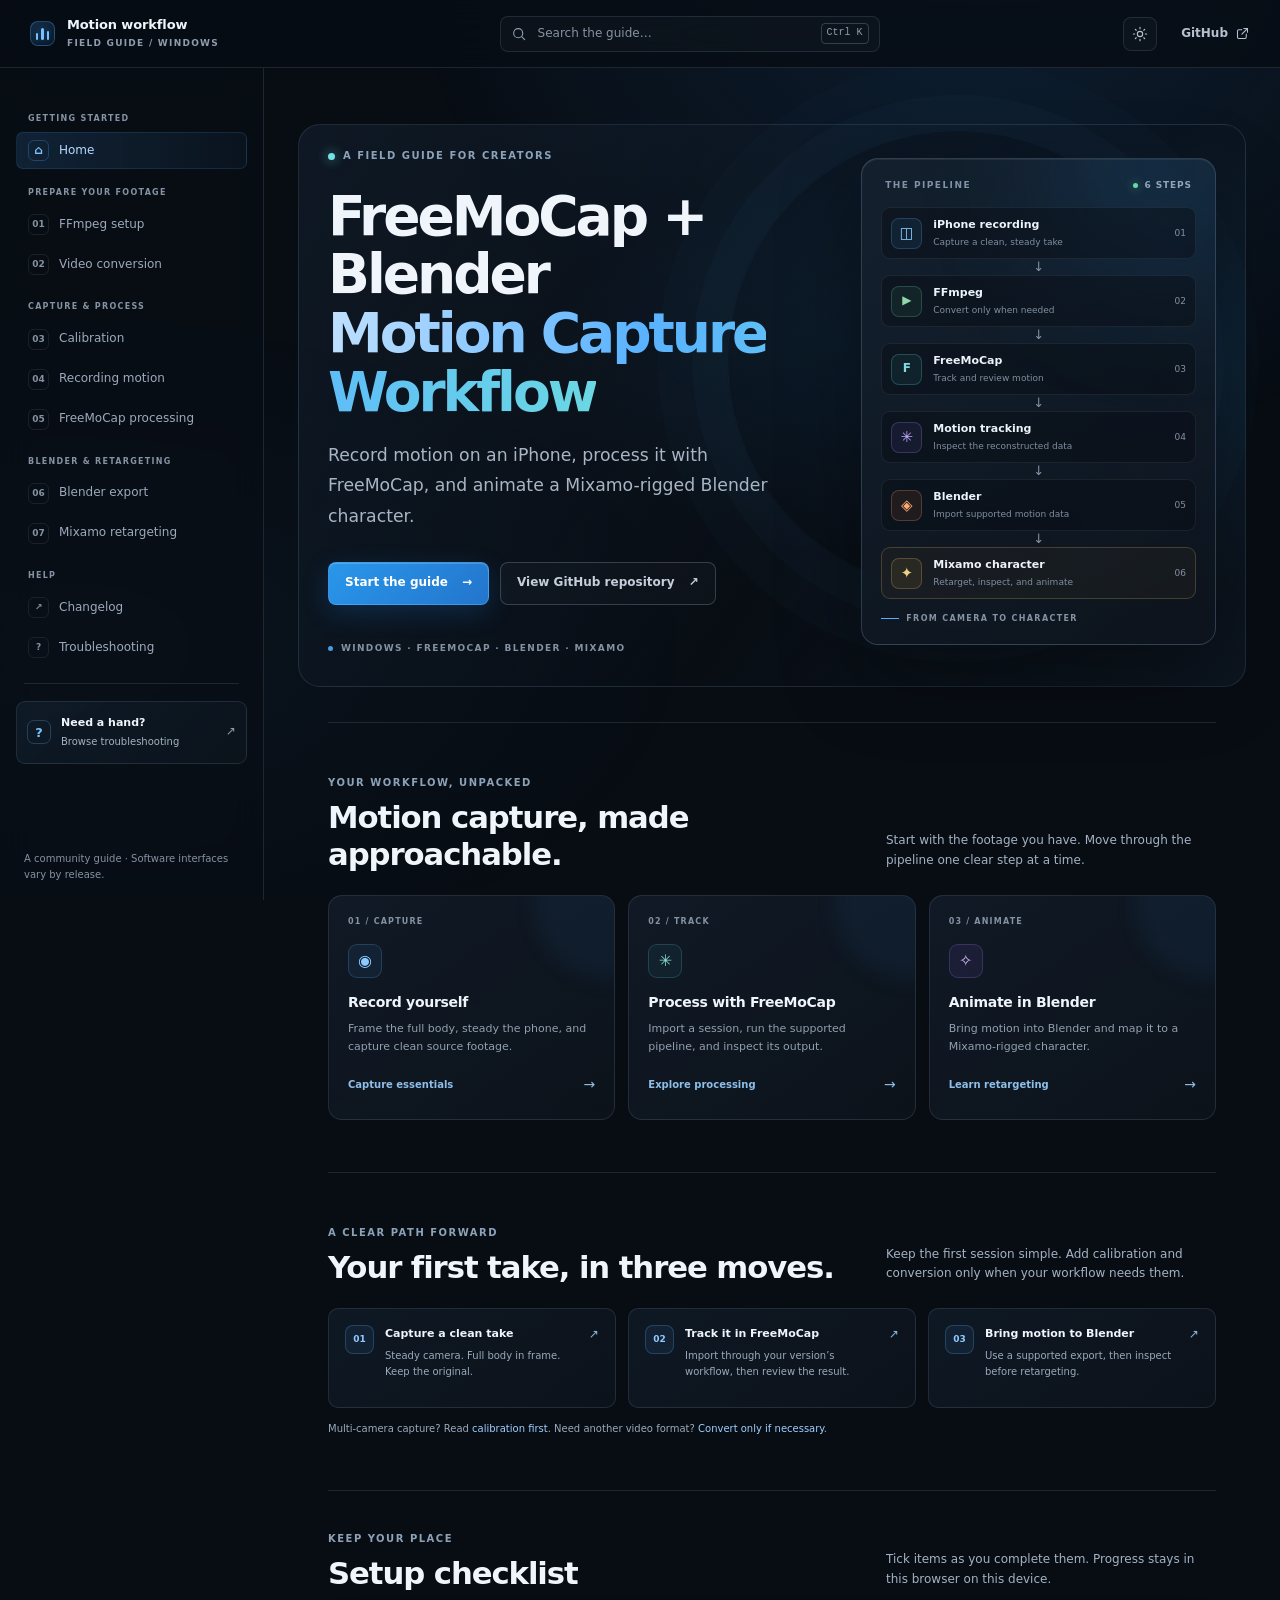
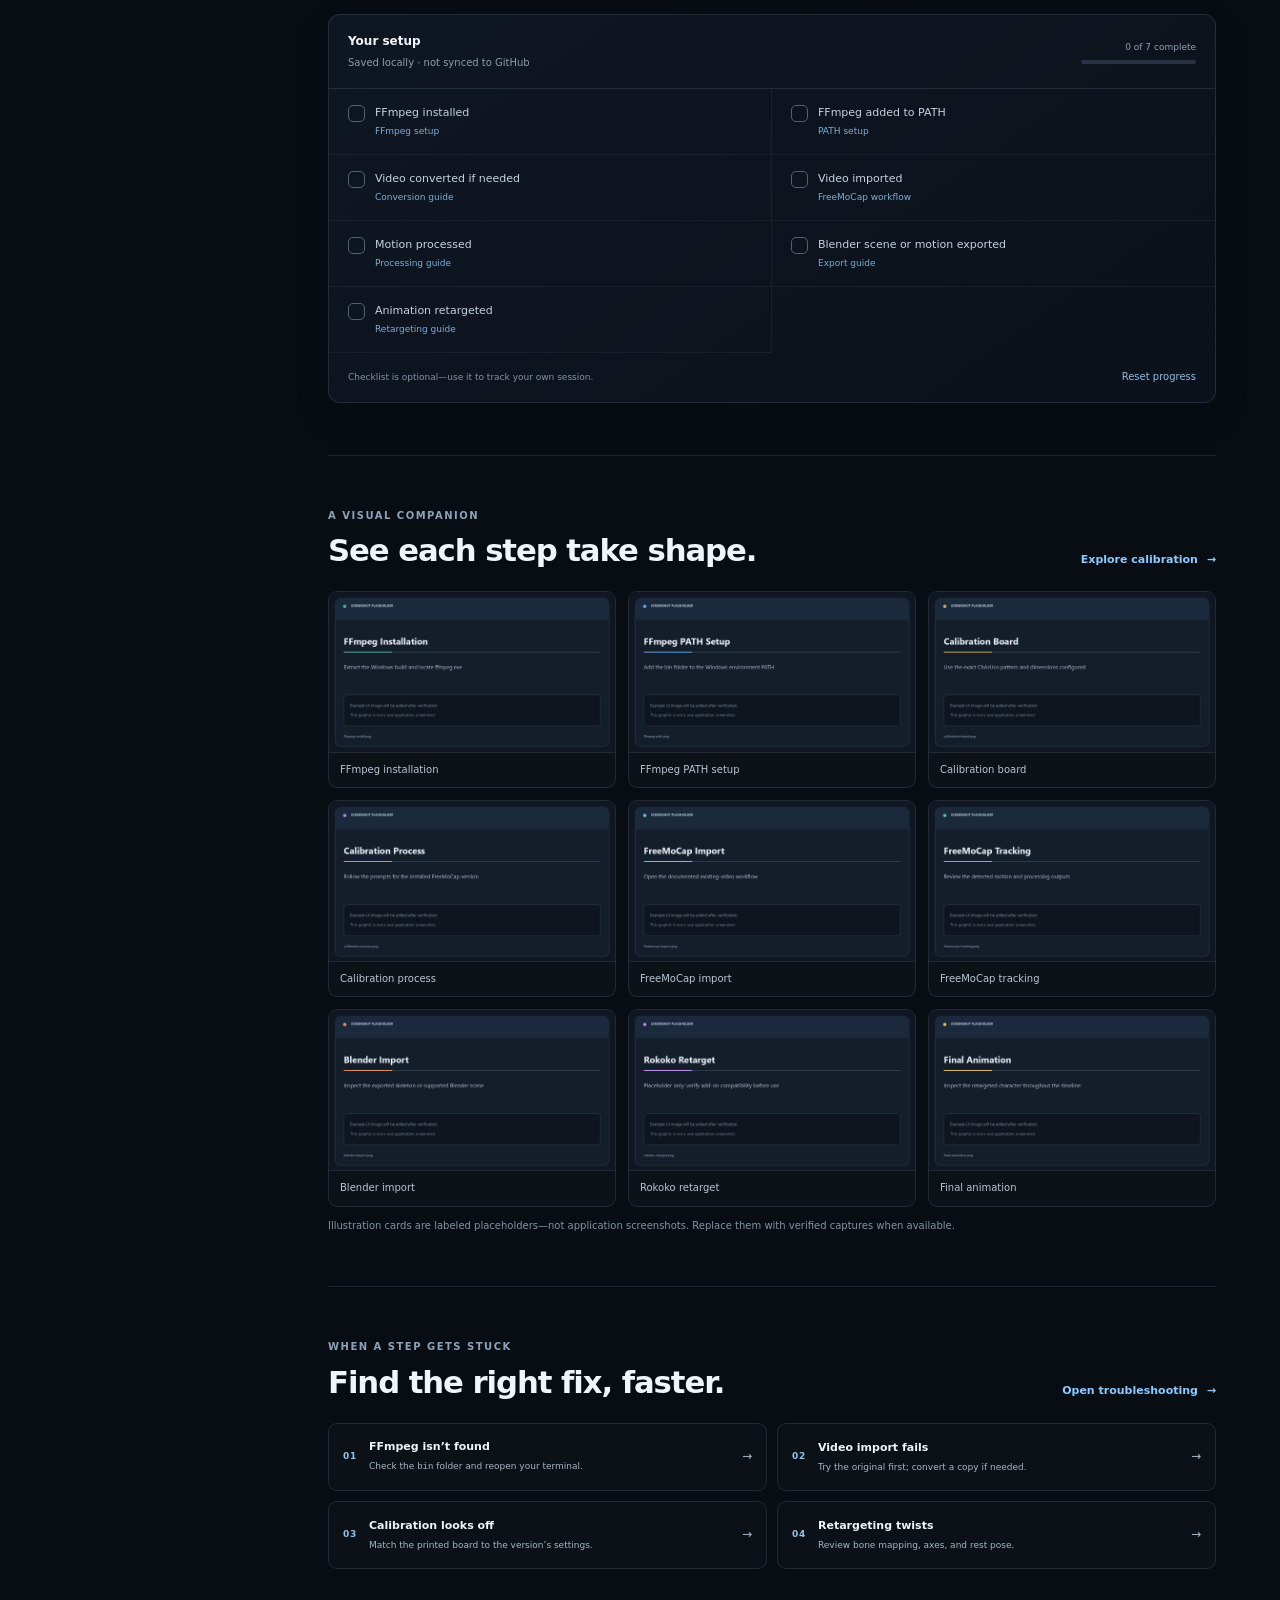
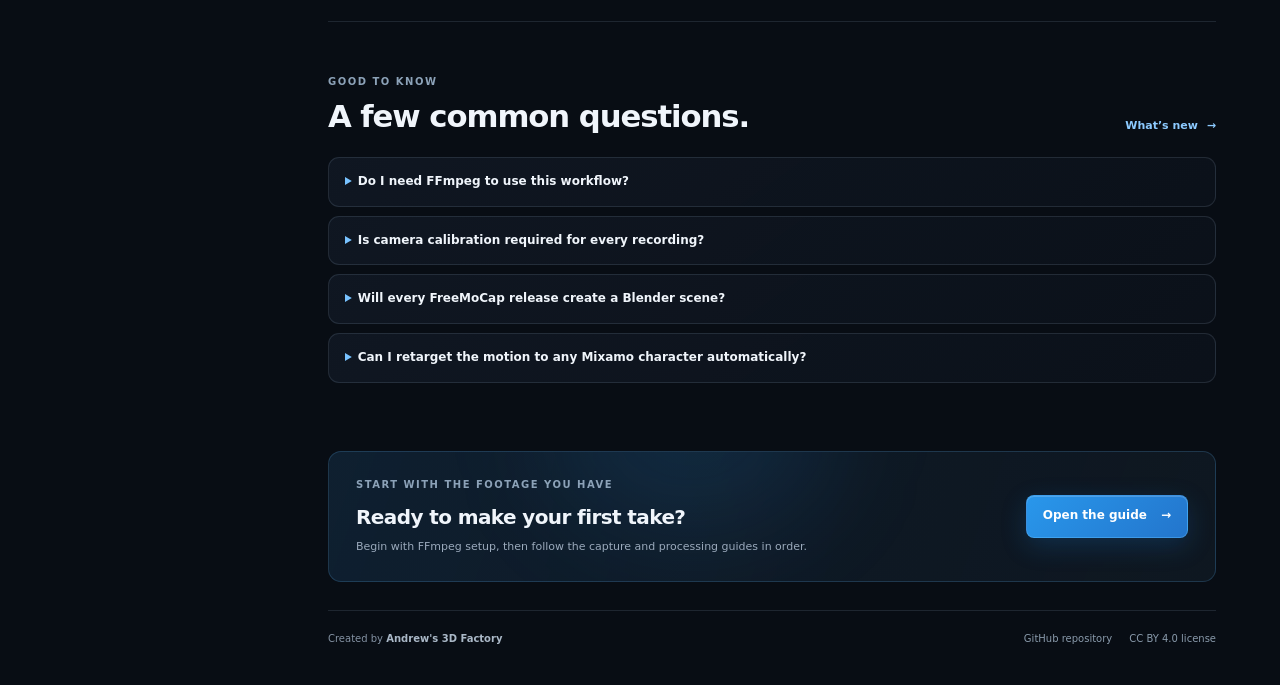
==== commit 5ca6c04b: "Polish documentation portal UX and themes Add a responsive light/dark theme, FAQ, and changelog whil" ====
--- a/index.html
+++ b/index.html
@@ -9,11 +9,12 @@
   <meta property="og:title" content="FreeMoCap + Blender Motion Capture Workflow">
   <meta property="og:description" content="Record motion on an iPhone, process it with FreeMoCap, and animate a Mixamo-rigged Blender character.">
   <meta property="og:url" content="https://andrews3dfactory.github.io/FreeMoCap-Mixamo-Blender-Workflow/">
+  <link rel="canonical" href="https://andrews3dfactory.github.io/FreeMoCap-Mixamo-Blender-Workflow/">
   <title>FreeMoCap + Blender Motion Capture Workflow</title>
   <link rel="icon" href="favicon.ico" sizes="any">
   <link rel="icon" href="assets/icons/favicon.svg" type="image/svg+xml">
-  <link rel="stylesheet" href="assets/css/site.css?v=3">
-  <script src="assets/js/site.js?v=3" defer></script>
+  <link rel="stylesheet" href="assets/css/site.css?v=4">
+  <script src="assets/js/site.js?v=4" defer></script>
 </head>
 <body>
   <a class="skip-link" href="#main-content">Skip to content</a>
@@ -51,7 +52,7 @@
   </aside>
   <div class="sidebar-scrim" data-menu-close></div>
 
-  <main id="main-content" class="main-content home-content">
+  <main id="main-content" class="main-content home-content" tabindex="-1">
     <section class="hero">
       <div class="hero-copy">
         <div class="eyebrow"><span class="status-pulse"></span> A FIELD GUIDE FOR CREATORS</div>
@@ -63,7 +64,7 @@
         </div>
         <div class="hero-meta"><span class="meta-dot"></span> WINDOWS · FREEMOCAP · BLENDER · MIXAMO</div>
       </div>
-      <div class="hero-visual" aria-label="Workflow from iPhone recording through FreeMoCap to an animated Blender character">
+      <div class="hero-visual" role="group" aria-label="Workflow from iPhone recording through FreeMoCap to an animated Blender character">
         <div class="visual-glow"></div>
         <div class="visual-topline"><span>THE PIPELINE</span><span class="live-label"><i></i> 6 STEPS</span></div>
         <div class="flow-list">
@@ -157,6 +158,19 @@
       </div>
     </section>
 
+    <section class="section-block faq-section" aria-labelledby="faq-heading">
+      <div class="section-heading">
+        <div><div class="eyebrow">GOOD TO KNOW</div><h2 id="faq-heading">A few common questions.</h2></div>
+        <a class="text-link" href="docs/changelog.html">What’s new <span>→</span></a>
+      </div>
+      <div class="faq-list">
+        <details><summary>Do I need FFmpeg to use this workflow?</summary><p>Not always. Start with your original recording; install FFmpeg only if your FreeMoCap version cannot read its format or you need a compatible copy. See <a href="docs/ffmpeg-setup.html">FFmpeg setup</a>.</p></details>
+        <details><summary>Is camera calibration required for every recording?</summary><p>No. Calibration is mainly relevant to multi-camera reconstruction and coordinate alignment. Check the guidance for your installed FreeMoCap version before beginning a single-camera test.</p></details>
+        <details><summary>Will every FreeMoCap release create a Blender scene?</summary><p>Supported detectors, exporters, filenames, and formats change between releases. Confirm the output supported by your installed version, then inspect the exported motion before retargeting.</p></details>
+        <details><summary>Can I retarget the motion to any Mixamo character automatically?</summary><p>Retargeting depends on compatible source and target skeletons, bone mapping, rest pose, scale, and axes. Use a tool that documents support for your Blender version and both rigs.</p></details>
+      </div>
+    </section>
+
     <section class="closing-banner"><div class="banner-orb"></div><div><div class="eyebrow">START WITH THE FOOTAGE YOU HAVE</div><h2>Ready to make your first take?</h2><p>Begin with FFmpeg setup, then follow the capture and processing guides in order.</p></div><a class="button button-primary" href="docs/ffmpeg-setup.html">Open the guide <span>→</span></a></section>
     <footer class="site-footer"><span>Created by <strong>Andrew's 3D Factory</strong></span><span><a href="https://github.com/Andrews3dfactory/FreeMoCap-Mixamo-Blender-Workflow">GitHub repository</a><a href="LICENSE">CC BY 4.0 license</a></span></footer>
   </main>
--- a/assets/css/site.css
+++ b/assets/css/site.css
@@ -1,17 +1,17 @@
 :root {
   color-scheme: dark;
-  --bg: #0a0e14;
-  --bg-soft: #0e141d;
-  --panel: #111a26;
-  --panel-raised: #151f2d;
-  --border: rgba(159, 181, 207, .13);
-  --border-strong: rgba(159, 181, 207, .23);
-  --text: #edf3fa;
-  --muted: #9aa8b8;
-  --subtle: #8492a3;
-  --blue: #45a5ff;
-  --blue-bright: #66b9ff;
-  --cyan: #66e0e5;
+  --bg: #080d14;
+  --bg-soft: #0d1420;
+  --panel: #111a27;
+  --panel-raised: #172333;
+  --border: rgba(159, 181, 207, .15);
+  --border-strong: rgba(159, 181, 207, .27);
+  --text: #f0f5fb;
+  --muted: #a4b2c2;
+  --subtle: #8d9daf;
+  --blue: #4aa8ff;
+  --blue-bright: #78c2ff;
+  --cyan: #73e2e6;
   --green: #67d8a1;
   --amber: #f0bf69;
   --shadow: 0 24px 70px rgba(0, 0, 0, .34);
@@ -25,7 +25,7 @@
 * { box-sizing: border-box; }
 html { scroll-behavior: smooth; scroll-padding-top: calc(var(--topbar-height) + 22px); }
 body { margin: 0; min-width: 320px; background: var(--bg); color: var(--text); font-size: 15px; line-height: 1.65; }
-body::before { position: fixed; inset: 0; z-index: -1; pointer-events: none; content: ""; background: radial-gradient(ellipse at 75% -18%, rgba(32, 111, 190, .16), transparent 42%), radial-gradient(ellipse at 5% 68%, rgba(30, 94, 132, .055), transparent 36%); }
+body::before { position: fixed; inset: 0; z-index: -1; pointer-events: none; content: ""; background: radial-gradient(ellipse at 77% -18%, rgba(37, 117, 196, .19), transparent 43%), radial-gradient(ellipse at 4% 72%, rgba(30, 94, 132, .075), transparent 37%); }
 a { color: var(--blue-bright); text-decoration: none; }
 a:hover { color: #a4d5ff; }
 button, input { font: inherit; }
@@ -37,7 +37,7 @@
 .reading-progress { position: fixed; z-index: 60; top: var(--topbar-height); right: 0; left: 0; height: 2px; pointer-events: none; background: transparent; }
 .reading-progress span { display: block; width: 0; height: 100%; background: linear-gradient(90deg, var(--blue), var(--cyan)); box-shadow: 0 0 10px rgba(69, 165, 255, .6); }
 
-.topbar { position: fixed; z-index: 50; inset: 0 0 auto; display: flex; align-items: center; height: var(--topbar-height); padding: 0 30px; border-bottom: 1px solid var(--border); background: rgba(10, 14, 20, .84); backdrop-filter: blur(18px); }
+.topbar { position: fixed; z-index: 50; inset: 0 0 auto; display: flex; align-items: center; height: var(--topbar-height); padding: 0 30px; border-bottom: 1px solid var(--border); background: rgba(8, 13, 20, .86); backdrop-filter: blur(22px) saturate(145%); }
 .brand { display: inline-flex; align-items: center; gap: 12px; min-width: 244px; color: var(--text); font-size: 13px; font-weight: 650; letter-spacing: -.01em; line-height: 1.15; }
 .brand:hover { color: var(--text); }
 .brand-sub { display: block; margin-top: 5px; color: var(--subtle); font-size: 9px; font-weight: 700; letter-spacing: .14em; }
@@ -60,7 +60,7 @@
 .topbar-github svg { width: 15px; height: 15px; }.topbar-github:hover { color: white; }
 .mobile-menu-button { display: none !important; }
 
-.sidebar { position: fixed; z-index: 40; top: var(--topbar-height); bottom: 0; left: 0; width: var(--sidebar-width); overflow-y: auto; border-right: 1px solid var(--border); background: rgba(10, 14, 20, .63); }
+.sidebar { position: fixed; z-index: 40; top: var(--topbar-height); bottom: 0; left: 0; width: var(--sidebar-width); overflow-y: auto; border-right: 1px solid var(--border); background: rgba(9, 14, 21, .72); backdrop-filter: blur(16px); }
 .sidebar-inner { display: flex; flex-direction: column; min-height: 100%; padding: 30px 16px 18px; }
 .sidebar-kicker { padding: 0 12px 12px; color: #8492a3; font-size: 9px; font-weight: 760; letter-spacing: .16em; }
 .sidebar-nav { display: grid; gap: 3px; }
@@ -83,7 +83,7 @@
 .main-content { width: min(100% - var(--sidebar-width), 1230px); min-height: 100vh; margin-left: var(--sidebar-width); padding: calc(var(--topbar-height) + 44px) clamp(28px, 5vw, 76px) 34px; }
 .home-content { max-width: 1600px; }
 .hero { position: relative; display: grid; grid-template-columns: minmax(0, 1fr) minmax(300px, .76fr); align-items: center; gap: clamp(32px, 5.2vw, 78px); min-height: 540px; padding: 36px 0 66px; }
-.hero::before { position: absolute; inset: 12px -30px 35px; z-index: -1; border: 1px solid rgba(140,179,216,.105); border-radius: 22px; background: radial-gradient(ellipse at 83% 42%, rgba(32,123,195,.105), transparent 49%), linear-gradient(125deg, rgba(20,33,48,.5), rgba(11,17,25,.16) 58%, rgba(20,34,48,.36)); content: ""; }
+.hero::before { position: absolute; inset: 12px -30px 35px; z-index: -1; border: 1px solid rgba(140,179,216,.15); border-radius: 22px; background: radial-gradient(ellipse at 83% 42%, rgba(32,123,195,.15), transparent 49%), linear-gradient(125deg, rgba(20,33,48,.58), rgba(11,17,25,.2) 58%, rgba(20,34,48,.42)); content: ""; }
 .hero::after { position: absolute; top: 3%; right: 3%; z-index: -1; width: min(45vw, 460px); aspect-ratio: 1; border: 1px solid rgba(74,161,226,.07); border-radius: 50%; box-shadow: 0 0 0 35px rgba(74,161,226,.022), 0 0 0 70px rgba(74,161,226,.015); content: ""; pointer-events: none; }
 .hero-copy { position: relative; z-index: 1; animation: enter-up .7s ease both; }
 .eyebrow { display: flex; align-items: center; gap: 8px; color: #8ca2b8; font-size: 10px; font-weight: 750; letter-spacing: .15em; }
@@ -100,7 +100,7 @@
 .button-secondary:hover { border-color: rgba(112,180,236,.36); background: rgba(255,255,255,.05); color: white; }
 .hero-meta { display: flex; align-items: center; gap: 8px; margin-top: 36px; color: #8492a3; font-size: 9px; font-weight: 700; letter-spacing: .15em; }
 .meta-dot { width: 5px; height: 5px; border-radius: 50%; background: #4a9be0; }
-.hero-visual { position: relative; z-index: 0; width: 100%; max-width: 420px; justify-self: end; padding: 19px; overflow: hidden; border: 1px solid rgba(145,178,211,.2); border-radius: 17px; background: linear-gradient(145deg, rgba(22,34,48,.85), rgba(13,20,29,.92)); box-shadow: 0 30px 80px rgba(0,0,0,.32), inset 0 1px 0 rgba(255,255,255,.05); animation: enter-up .78s .12s ease both; }
+.hero-visual { position: relative; z-index: 0; width: 100%; max-width: 420px; justify-self: end; padding: 19px; overflow: hidden; border: 1px solid rgba(145,178,211,.25); border-radius: 17px; background: linear-gradient(145deg, rgba(22,34,48,.82), rgba(13,20,29,.86)); box-shadow: 0 30px 80px rgba(0,0,0,.36), inset 0 1px 0 rgba(255,255,255,.07); color: #edf3fa; backdrop-filter: blur(18px); animation: enter-up .78s .12s ease both; }
 .visual-glow { position: absolute; top: -120px; right: -80px; width: 260px; height: 260px; border-radius: 50%; background: rgba(40,134,213,.14); filter: blur(60px); pointer-events: none; }
 .visual-topline { position: relative; display: flex; justify-content: space-between; padding: 0 4px 14px; color: #8092a7; font-size: 9px; font-weight: 750; letter-spacing: .16em; }
 .live-label { display: flex; align-items: center; gap: 6px; color: #93a6b9; letter-spacing: .1em; }.live-label i { width: 5px; height: 5px; border-radius: 50%; background: var(--green); box-shadow: 0 0 8px rgba(103,216,161,.6); }
@@ -121,12 +121,12 @@
 .flow-connector:nth-of-type(4) { animation-delay: .25s; }.flow-connector:nth-of-type(6) { animation-delay: .5s; }.flow-connector:nth-of-type(8) { animation-delay: .75s; }.flow-connector:nth-of-type(10) { animation-delay: 1s; }.flow-connector:nth-of-type(12) { animation-delay: 1.25s; }
 .visual-caption { display: flex; align-items: center; gap: 7px; margin-top: 13px; color: #8492a3; font-size: 8px; font-weight: 750; letter-spacing: .17em; }.caption-line { width: 18px; height: 1px; background: #59acff; }
 
-.section-block { padding: 46px 0; border-top: 1px solid var(--border); }
+.section-block { padding: 52px 0; border-top: 1px solid var(--border); }
 .section-heading { display: flex; align-items: end; justify-content: space-between; gap: 25px; margin-bottom: 22px; }
 .section-heading h2 { margin: 8px 0 0; font-size: clamp(23px, 2.4vw, 31px); font-weight: 630; letter-spacing: -.035em; line-height: 1.2; }
 .section-heading > p { max-width: 330px; margin: 0 0 2px; color: var(--muted); font-size: 12px; line-height: 1.65; }
 .feature-grid { display: grid; grid-template-columns: repeat(3, 1fr); gap: 13px; }
-.feature-card { position: relative; display: block; min-height: 225px; padding: 19px; overflow: hidden; border: 1px solid var(--border); border-radius: 12px; background: linear-gradient(145deg, rgba(20,30,43,.75), rgba(14,20,29,.72)); color: var(--text); transition: transform .22s, border-color .22s, box-shadow .22s; }
+.feature-card { position: relative; display: block; min-height: 225px; padding: 19px; overflow: hidden; border: 1px solid var(--border); border-radius: 14px; background: linear-gradient(145deg, rgba(20,30,43,.78), rgba(14,20,29,.76)); color: var(--text); transition: transform .22s, border-color .22s, box-shadow .22s; }
 .feature-card::after { position: absolute; top: -65px; right: -70px; width: 150px; height: 150px; border-radius: 50%; background: rgba(49,145,220,.065); content: ""; filter: blur(10px); }
 .feature-card:hover { transform: translateY(-4px); border-color: rgba(95,174,236,.32); box-shadow: 0 18px 40px rgba(0,0,0,.2); color: white; }
 .card-index { display: block; color: #8492a3; font-size: 8px; font-weight: 750; letter-spacing: .15em; }
@@ -161,11 +161,14 @@
 .check-item small { display: block; margin-top: 2px; color: var(--subtle); font-size: 9px; }.check-item small a { color: #7daed8; }
 .checklist-foot { display: flex; align-items: center; justify-content: space-between; gap: 12px; padding: 12px 19px; color: #8492a3; font-size: 9px; }
 .text-button { padding: 4px 0; border: 0; background: none; color: #8ebfe9; font-size: 10px; cursor: pointer; }.text-button:hover { color: white; text-decoration: underline; }
+.theme-toggle { display: grid; width: 34px; height: 34px; flex: none; margin-left: 18px; place-items: center; border: 1px solid var(--border); border-radius: 8px; background: rgba(255,255,255,.025); color: #b6c1ce; cursor: pointer; transition: background .18s, border-color .18s, color .18s; }
+.theme-toggle svg { width: 16px; height: 16px; }
+.theme-toggle:hover { border-color: rgba(112,180,236,.36); background: rgba(255,255,255,.06); color: var(--blue-bright); }
 
 .text-link { color: #8ccaff; font-size: 11px; font-weight: 620; }.text-link span { padding-left: 5px; }
 .screenshot-grid { display: grid; grid-template-columns: repeat(3, 1fr); gap: 12px; }
 .screenshot-grid a { display: block; overflow: hidden; border: 1px solid var(--border); border-radius: 9px; background: rgba(255,255,255,.025); color: #b8c5d3; font-size: 10px; }
-.screenshot-grid img { display: block; width: 100%; aspect-ratio: 1.78; object-fit: cover; border-bottom: 1px solid var(--border); }
+.screenshot-grid img { display: block; width: 100%; max-width: 100%; height: auto; aspect-ratio: 1.78; object-fit: cover; border-bottom: 1px solid var(--border); }
 .screenshot-grid a span { display: block; padding: 9px 11px; }.screenshot-grid a:hover { border-color: rgba(95,174,236,.36); color: white; }
 .placeholder-note { margin: 11px 0 0; color: #8492a3; font-size: 10px; }
 .trouble-grid { display: grid; grid-template-columns: repeat(2, 1fr); gap: 10px; }
@@ -190,7 +193,7 @@
 .doc-title { margin: 7px 0 10px; font-size: clamp(32px, 4vw, 46px); font-weight: 660; letter-spacing: -.05em; line-height: 1.13; }
 .doc-description { max-width: 690px; margin: 0; color: #aab7c6; font-size: 15px; line-height: 1.7; }
 .doc-meta { display: flex; align-items: center; gap: 9px; margin-top: 16px; padding-bottom: 23px; border-bottom: 1px solid var(--border); color: #77879a; font-size: 10px; }.doc-meta-dot { width: 4px; height: 4px; border-radius: 50%; background: #54acfa; }
-.doc-content { color: #b9c5d2; font-size: 14px; line-height: 1.8; }
+.doc-content { color: #c1ccda; font-size: 14px; line-height: 1.82; }
 .doc-content h2 { margin: 39px 0 12px; padding-bottom: 9px; border-bottom: 1px solid var(--border); color: #edf3fa; font-size: 23px; font-weight: 630; letter-spacing: -.03em; line-height: 1.3; scroll-margin-top: calc(var(--topbar-height) + 20px); }
 .doc-content h3 { margin: 25px 0 9px; color: #e0e9f2; font-size: 17px; font-weight: 640; letter-spacing: -.02em; scroll-margin-top: calc(var(--topbar-height) + 20px); }
 .doc-content p { margin: 12px 0; }.doc-content ul, .doc-content ol { padding-left: 22px; }.doc-content li { margin: 6px 0; padding-left: 3px; }.doc-content li::marker { color: #5da8e4; }
@@ -202,8 +205,14 @@
 .doc-content blockquote { margin: 17px 0; padding: 12px 15px; border-left: 2px solid var(--blue); border-radius: 0 8px 8px 0; background: rgba(53,130,190,.09); color: #b8c6d6; }
 .doc-content blockquote p { margin: 2px 0; }
 .doc-content img { display: block; max-width: 100%; height: auto; margin: 18px auto; border: 1px solid var(--border); border-radius: 9px; }
-.doc-content table { width: 100%; margin: 18px 0; border-collapse: collapse; font-size: 12px; }.doc-content th, .doc-content td { padding: 9px 11px; border: 1px solid var(--border); text-align: left; vertical-align: top; }.doc-content th { background: rgba(255,255,255,.035); color: #e3edf8; }
+.doc-content table { display: block; max-width: 100%; margin: 18px 0; overflow-x: auto; border-collapse: collapse; font-size: 12px; }.doc-content th, .doc-content td { padding: 9px 11px; border: 1px solid var(--border); text-align: left; vertical-align: top; }.doc-content th { background: rgba(255,255,255,.035); color: #e3edf8; }
 .doc-content details { margin: 10px 0; border: 1px solid var(--border); border-radius: 8px; background: rgba(255,255,255,.018); }.doc-content details summary { padding: 11px 13px; color: #dbe8f5; font-weight: 620; cursor: pointer; }.doc-content details summary:hover { color: var(--blue-bright); }.doc-content details > div { padding: 0 13px 11px; }
+.faq-list { display: grid; gap: 9px; }
+.faq-list details { border: 1px solid var(--border); border-radius: 11px; background: linear-gradient(145deg, rgba(20,30,43,.62), rgba(14,20,29,.64)); transition: border-color .18s, background .18s; }
+.faq-list details[open] { border-color: rgba(91,173,237,.3); background: rgba(47,111,160,.07); }
+.faq-list summary { padding: 14px 16px; color: var(--text); font-size: 12px; font-weight: 640; cursor: pointer; }
+.faq-list summary::marker { color: var(--blue-bright); }
+.faq-list details p { margin: 0; padding: 0 16px 15px; color: var(--muted); font-size: 11px; line-height: 1.7; }
 .doc-note { margin: 17px 0; padding: 13px 15px; border: 1px solid rgba(80,165,231,.2); border-radius: 8px; background: rgba(38,114,169,.075); }
 .doc-note.note-warn { border-color: rgba(239,185,99,.23); background: rgba(173,117,43,.075); }.doc-note p { margin: 3px 0; }
 .doc-screenshot { width: 100%; }
@@ -224,6 +233,107 @@
 .js-reveal { opacity: 0; transform: translateY(13px); transition: opacity .55s ease, transform .55s cubic-bezier(.2,.7,.2,1); }
 .js-reveal.is-visible { transform: translateY(0); opacity: 1; }
 .js-reveal[data-reveal-delay="1"] { transition-delay: 70ms; }.js-reveal[data-reveal-delay="2"] { transition-delay: 140ms; }.js-reveal[data-reveal-delay="3"] { transition-delay: 210ms; }
+
+.nav-link:focus-visible, .sidebar-callout:focus-visible, .feature-card:focus-visible, .quickstart-step:focus-visible, .trouble-card:focus-visible, .screenshot-grid a:focus-visible { border-radius: 9px; }
+.doc-content details[open] { border-color: rgba(91,173,237,.25); background: rgba(47,111,160,.045); }
+.doc-content details summary::marker { color: var(--blue-bright); }
+.doc-content img { max-width: 100%; }
+
+@media (hover: none) {
+  .button:hover, .feature-card:hover, .quickstart-step:hover, .trouble-card:hover, .flow-step:hover { transform: none; }
+}
+@media (forced-colors: active) {
+  .nav-link[aria-current="page"], .check-item input:checked + .check-box { border: 1px solid currentColor; }
+  .text-gradient { background: none; color: LinkText; -webkit-text-fill-color: currentColor; }
+}
+
+[data-theme="light"] {
+  color-scheme: light;
+  --bg: #f5f8fc;
+  --bg-soft: #edf3f9;
+  --panel: #ffffff;
+  --panel-raised: #f1f6fb;
+  --border: rgba(34, 57, 82, .13);
+  --border-strong: rgba(34, 57, 82, .24);
+  --text: #192b3e;
+  --muted: #50647a;
+  --subtle: #667b91;
+  --blue: #1677c8;
+  --blue-bright: #126bb5;
+  --cyan: #008f9b;
+  --green: #237a57;
+  --amber: #946000;
+  --shadow: 0 24px 70px rgba(28, 54, 80, .14);
+}
+[data-theme="light"] body { background: var(--bg); color: var(--text); }
+[data-theme="light"] body::before { background: radial-gradient(ellipse at 75% -18%, rgba(52,143,221,.12), transparent 43%), radial-gradient(ellipse at 5% 72%, rgba(24,128,154,.06), transparent 37%); }
+[data-theme="light"] .topbar { background: rgba(248,251,255,.88); }
+[data-theme="light"] .sidebar { background: rgba(245,248,252,.9); }
+[data-theme="light"] .brand, [data-theme="light"] .nav-link, [data-theme="light"] .sidebar-callout, [data-theme="light"] .sidebar-callout strong { color: var(--text); }
+[data-theme="light"] .brand-sub, [data-theme="light"] .sidebar-version, [data-theme="light"] .nav-group-label, [data-theme="light"] .callout-arrow { color: var(--subtle); }
+[data-theme="light"] .nav-link { color: #52677e; }
+[data-theme="light"] .nav-link:hover { background: rgba(27,104,171,.07); color: #193550; }
+[data-theme="light"] .nav-link[aria-current="page"] { border-color: rgba(22,119,200,.2); background: rgba(22,119,200,.09); color: #125f9e; }
+[data-theme="light"] .nav-number { border-color: rgba(34,57,82,.15); color: #5e748b; }
+[data-theme="light"] .sidebar-callout { border-color: var(--border); background: linear-gradient(135deg, rgba(55,145,215,.08), rgba(255,255,255,.75)); }
+[data-theme="light"] .sidebar-callout small, [data-theme="light"] .breadcrumbs, [data-theme="light"] .breadcrumbs a, [data-theme="light"] .doc-meta, [data-theme="light"] .doc-label, [data-theme="light"] .toc-title, [data-theme="light"] .toc-nav a, [data-theme="light"] .pager-kicker, [data-theme="light"] .doc-footer { color: var(--subtle); }
+[data-theme="light"] .topbar-search { border-color: var(--border); background: rgba(27,70,111,.035); color: var(--subtle); }
+[data-theme="light"] .topbar-search input { color: var(--text); }
+[data-theme="light"] .topbar-search input::placeholder { color: #667b91; }
+[data-theme="light"] .topbar-search kbd, [data-theme="light"] .theme-toggle { border-color: var(--border-strong); color: #405a74; }
+[data-theme="light"] .search-results { border-color: var(--border-strong); background: #fff; }
+[data-theme="light"] .search-result { color: var(--text); }
+[data-theme="light"] .search-result:hover, [data-theme="light"] .search-result[aria-selected="true"] { background: rgba(22,119,200,.09); color: #125f9e; }
+[data-theme="light"] .search-result small, [data-theme="light"] .search-empty { color: var(--muted); }
+[data-theme="light"] .topbar-github { color: #405a74; }
+[data-theme="light"] .hero::before { border-color: rgba(34,91,142,.15); background: radial-gradient(ellipse at 83% 42%, rgba(32,123,195,.09), transparent 49%), linear-gradient(125deg, rgba(228,239,249,.93), rgba(248,251,255,.7) 58%, rgba(227,239,249,.8)); }
+[data-theme="light"] .hero::after { border-color: rgba(47,121,181,.1); box-shadow: 0 0 0 35px rgba(47,121,181,.025), 0 0 0 70px rgba(47,121,181,.018); }
+[data-theme="light"] .text-gradient { background-image: linear-gradient(95deg, #1a6ba8 0%, #126bb5 48%, #007d87 100%); }
+[data-theme="light"] .eyebrow, [data-theme="light"] .hero-meta, [data-theme="light"] .card-index, [data-theme="light"] .visual-caption, [data-theme="light"] .flow-index, [data-theme="light"] .flow-step small { color: var(--subtle); }
+[data-theme="light"] .hero-subtitle, [data-theme="light"] .section-heading > p, [data-theme="light"] .feature-card p, [data-theme="light"] .quickstart-copy small, [data-theme="light"] .quickstart-footnote, [data-theme="light"] .checklist-header small, [data-theme="light"] .check-progress, [data-theme="light"] .checklist-foot, [data-theme="light"] .placeholder-note, [data-theme="light"] .trouble-card small, [data-theme="light"] .closing-banner p, [data-theme="light"] .site-footer { color: var(--muted); }
+[data-theme="light"] .button-secondary { border-color: var(--border-strong); background: rgba(255,255,255,.56); color: #27445f; }
+[data-theme="light"] .button-secondary:hover { background: #fff; color: #173a59; }
+[data-theme="light"] .feature-card, [data-theme="light"] .quickstart-step, [data-theme="light"] .checklist-card, [data-theme="light"] .faq-list details { border-color: var(--border); background: linear-gradient(145deg, rgba(255,255,255,.93), rgba(239,245,251,.9)); color: var(--text); }
+[data-theme="light"] .feature-card:hover, [data-theme="light"] .quickstart-step:hover { border-color: rgba(22,119,200,.35); background: #fff; color: #14283b; }
+[data-theme="light"] .card-link, [data-theme="light"] .quickstart-footnote a, [data-theme="light"] .text-link, [data-theme="light"] .check-item small a, [data-theme="light"] .text-button { color: #176daf; }
+[data-theme="light"] .check-item { border-color: rgba(34,57,82,.08); color: #354e67; }
+[data-theme="light"] .check-box { border-color: #8294a8; }
+[data-theme="light"] .progress-track { background: #dce5ee; }
+[data-theme="light"] .screenshot-grid a, [data-theme="light"] .trouble-card, [data-theme="light"] .pager-link, [data-theme="light"] .mobile-toc { border-color: var(--border); background: rgba(255,255,255,.78); color: var(--text); }
+[data-theme="light"] .screenshot-grid a span, [data-theme="light"] .pager-title { color: #294660; }
+[data-theme="light"] .trouble-mark, [data-theme="light"] .trouble-arrow { color: #176daf; }
+[data-theme="light"] .closing-banner { border-color: rgba(22,119,200,.2); background: linear-gradient(110deg, rgba(217,235,250,.9), rgba(247,250,253,.97) 63%, rgba(229,240,249,.95)); }
+[data-theme="light"] .banner-orb { background: rgba(42,147,227,.1); }
+[data-theme="light"] .site-footer strong { color: #344f68; }
+[data-theme="light"] .site-footer a { color: #526b83; }
+[data-theme="light"] .doc-title, [data-theme="light"] .doc-content h2, [data-theme="light"] .doc-content h3, [data-theme="light"] .closing-banner h2 { color: #172b3f; }
+[data-theme="light"] .doc-description, [data-theme="light"] .doc-content { color: #3f566e; }
+[data-theme="light"] .doc-content strong { color: #233d56; }
+[data-theme="light"] .doc-content a { color: #126caf; text-decoration-color: rgba(18,108,175,.35); }
+[data-theme="light"] .doc-content code:not(pre code) { border-color: rgba(34,57,82,.13); background: rgba(36,94,145,.07); color: #165f98; }
+[data-theme="light"] .doc-content details, [data-theme="light"] .doc-content details[open] { border-color: var(--border); background: rgba(255,255,255,.74); }
+[data-theme="light"] .doc-content details summary, [data-theme="light"] .faq-list summary { color: #263f58; }
+[data-theme="light"] .doc-content details > div, [data-theme="light"] .faq-list details p { color: #4a6076; }
+[data-theme="light"] .doc-content th { background: #edf3f8; color: #233d56; }
+[data-theme="light"] .toc-nav a:hover, [data-theme="light"] .toc-nav a.is-active { color: #145f9c; }
+[data-theme="light"] .pager-link:hover { background: rgba(22,119,200,.055); }
+[data-theme="light"] .back-to-top { border-color: var(--border-strong); background: rgba(255,255,255,.94); color: #176daf; }
+[data-theme="light"] .mobile-toc summary { color: #263f58; }
+[data-theme="light"] .mobile-toc .toc-nav { border-left-color: var(--border-strong); }
+[data-theme="light"] .sidebar-scrim { background: rgba(23,39,56,.36); }
+@media (max-width: 620px) {
+  .theme-toggle { margin-left: 9px; }
+  .topbar-github { margin-left: 8px; }
+}
+@media (max-width: 380px) {
+  .topbar { gap: 6px; padding: 0 8px; }
+  .topbar-github { display: none; }
+  .brand { gap: 6px; }
+  .brand-sub { display: none; }
+  .topbar-search { min-width: 70px; }
+  .topbar-search svg { display: none; }
+  .theme-toggle { width: 31px; height: 31px; }
+}
 
 @media (prefers-reduced-motion: reduce) {
   *, *::before, *::after { scroll-behavior: auto !important; animation-duration: .01ms !important; animation-iteration-count: 1 !important; transition-duration: .01ms !important; }
@@ -258,15 +368,19 @@
   .doc-aside { display: none; }
 }
 @media (max-width: 620px) {
-  .topbar { padding: 0 12px; }
-  .brand { gap: 8px; font-size: 11px; }.brand-mark { width: 23px; height: 23px; }
+  .topbar { gap: 8px; padding: 0 12px; }
+  .mobile-menu-button { flex: none; margin-right: 0; }
+  .brand { flex: none; max-width: 160px; gap: 8px; font-size: 11px; }.brand-mark { width: 23px; height: 23px; }
   .brand-sub { font-size: 8px; }
-  .topbar-github { margin-left: 10px; }.topbar-github span { display: none; }
-  .topbar-search { width: auto; flex: 1; margin-left: 12px; }.topbar-search kbd { display: none; }
+  .topbar-github { flex: none; margin-left: 0; }.topbar-github span { display: none; }
+  .topbar-search { width: auto; min-width: 0; flex: 1 1 80px; margin: 0; }.topbar-search kbd { display: none; }
+  .theme-toggle { margin-left: 0; }
   .main-content { padding-right: 18px; padding-left: 18px; }
   .hero { grid-template-columns: 1fr; gap: 33px; padding-top: 36px; }
+  .hero-copy, .hero-visual { min-width: 0; }
   .hero::before { inset: 10px -8px 26px; border-radius: 16px; }
-  h1 { margin-top: 17px; font-size: clamp(37px, 10vw, 51px); }
+  .hero h1 { max-width: 100%; margin-top: 17px; font-size: clamp(34px, 9vw, 45px); overflow-wrap: anywhere; }
+  .hero-subtitle { max-width: 100%; }
   .hero-visual { width: 100%; max-width: none; justify-self: stretch; }
   .hero-actions { gap: 9px; }.button { min-height: 42px; padding: 0 12px; font-size: 11px; }
   .section-block { padding: 35px 0; }
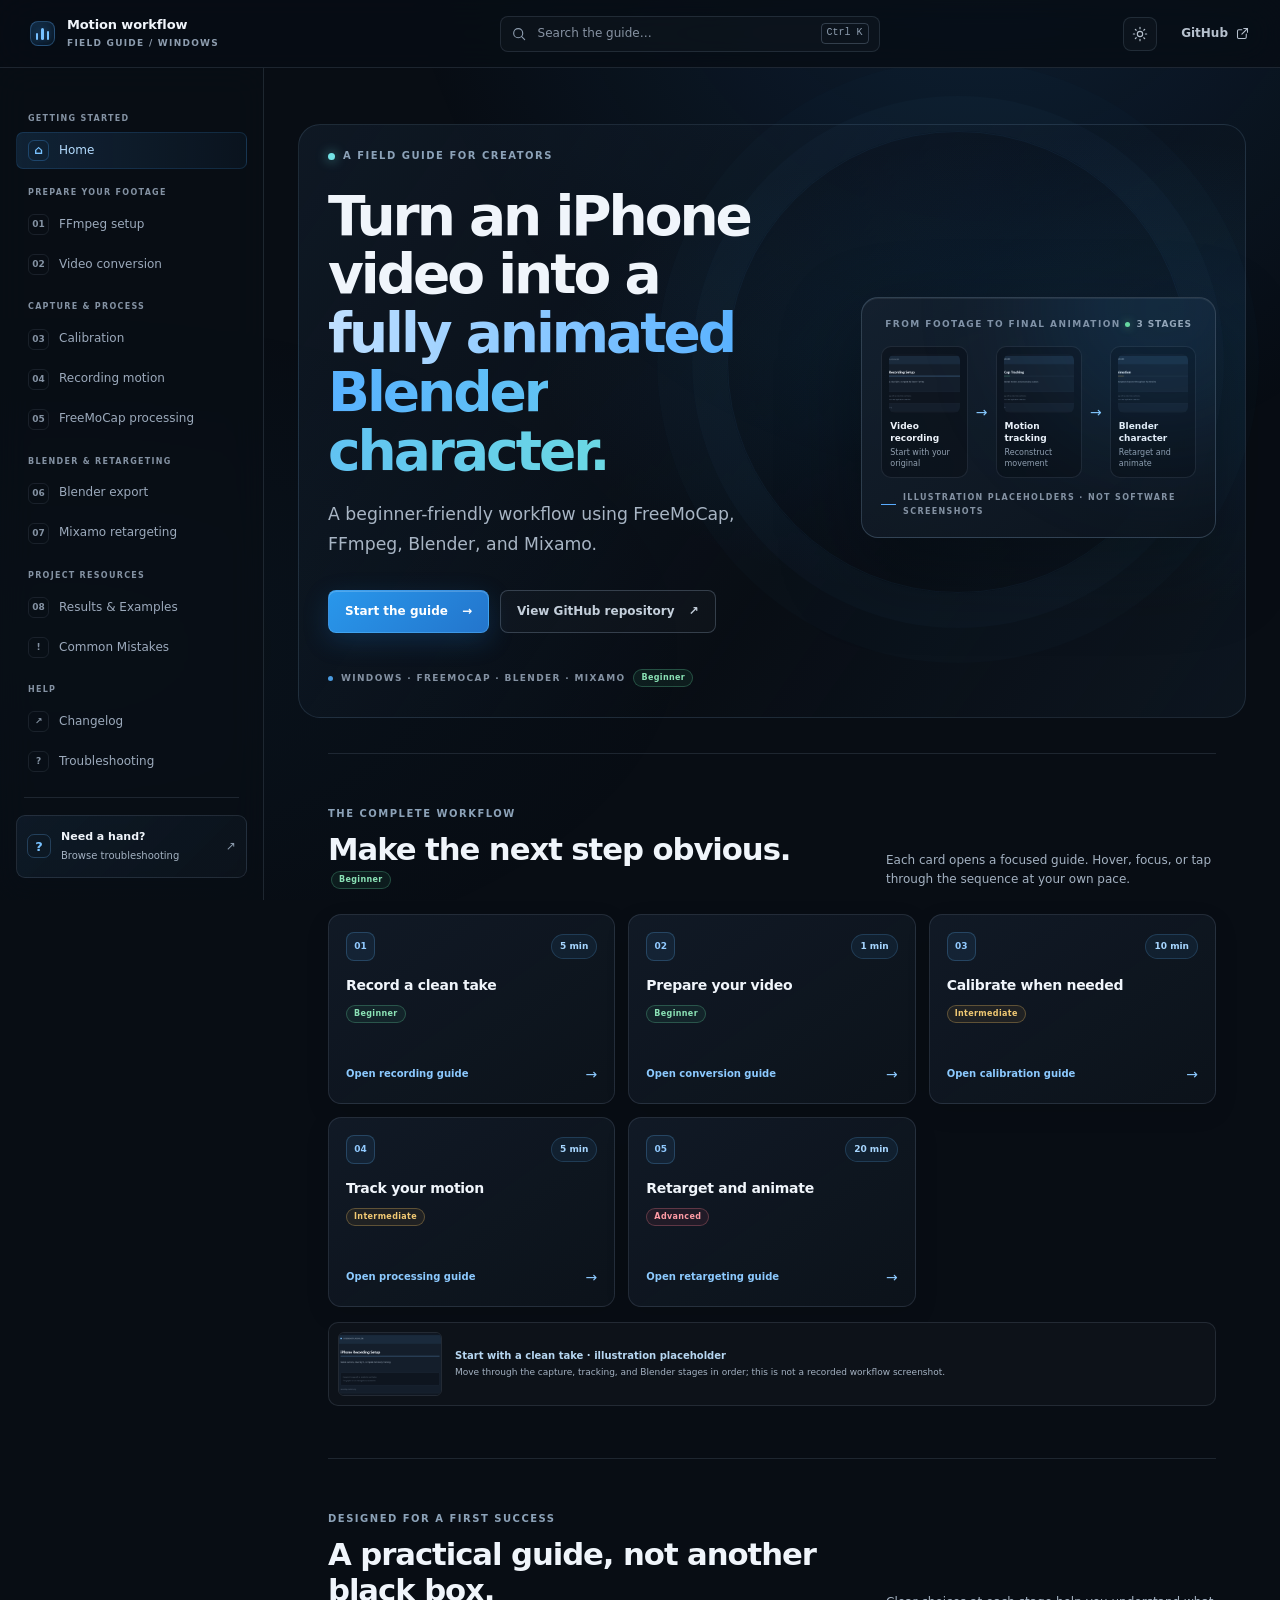
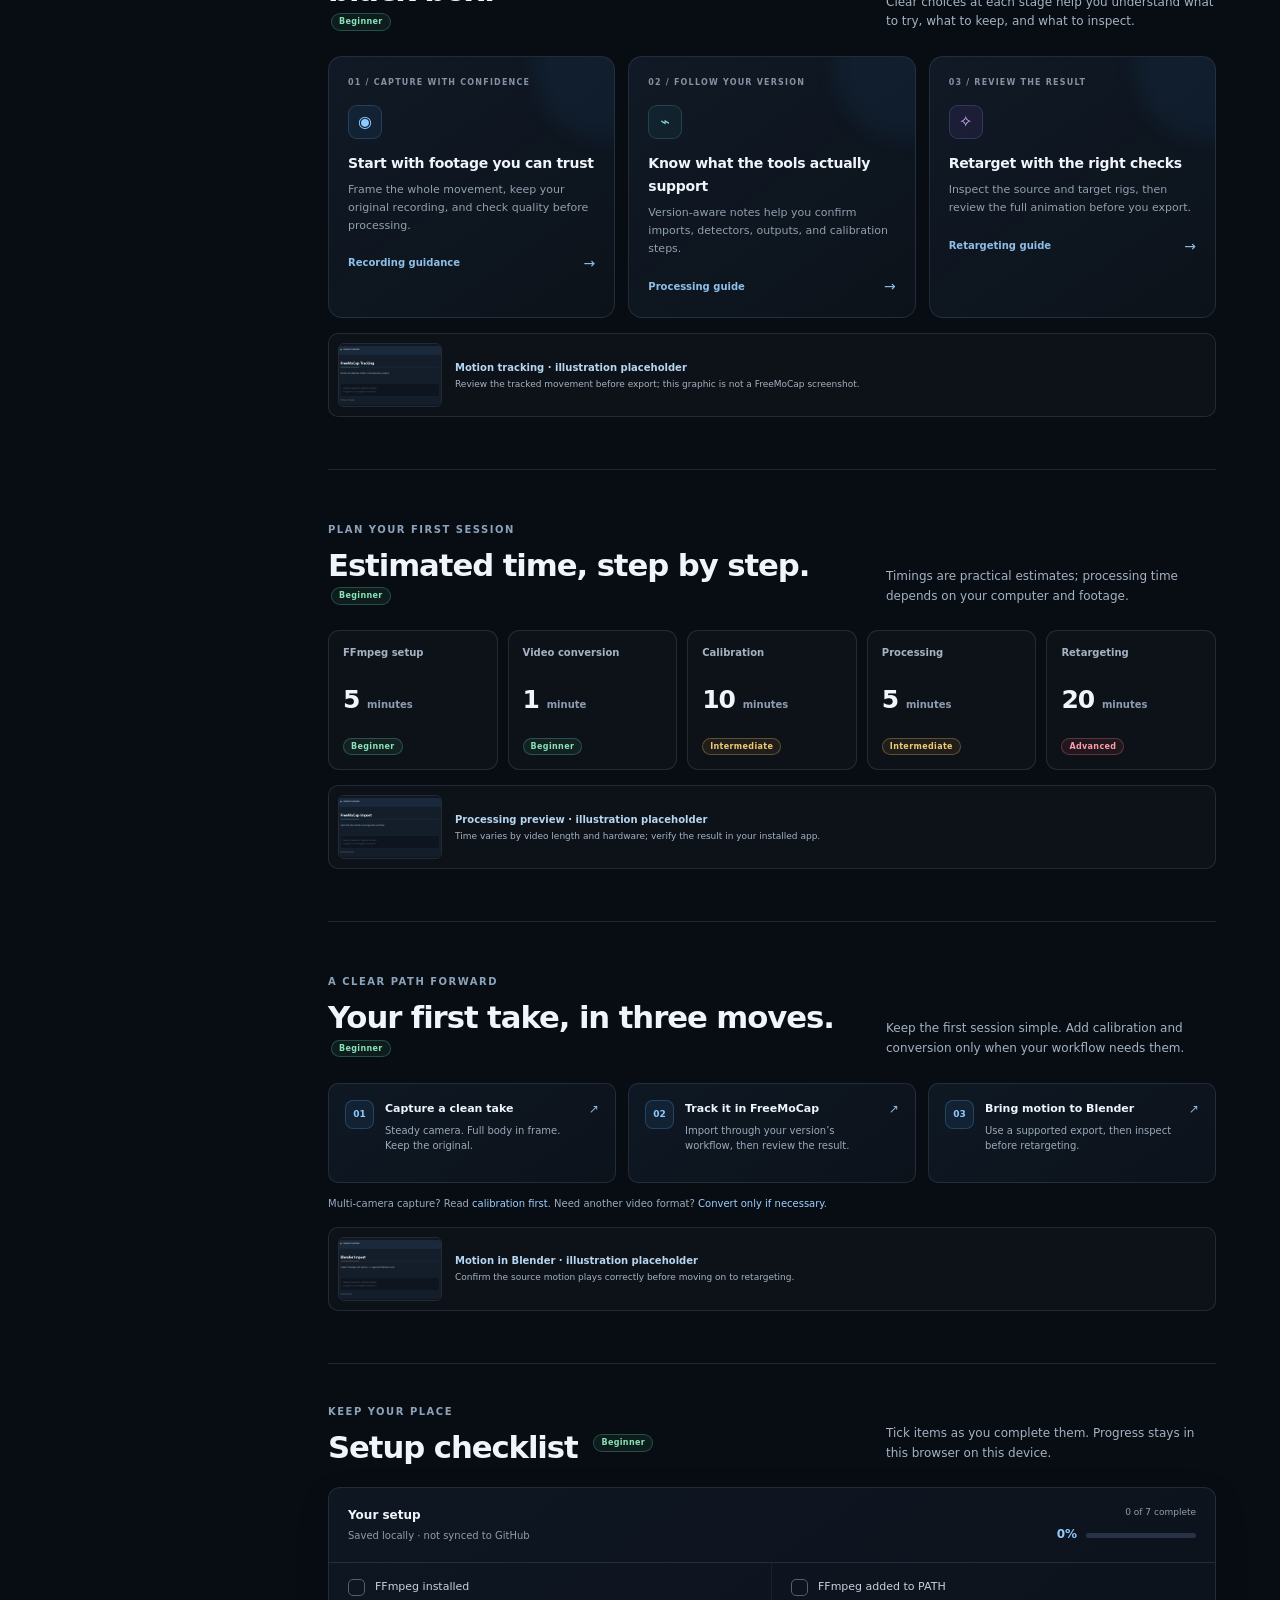
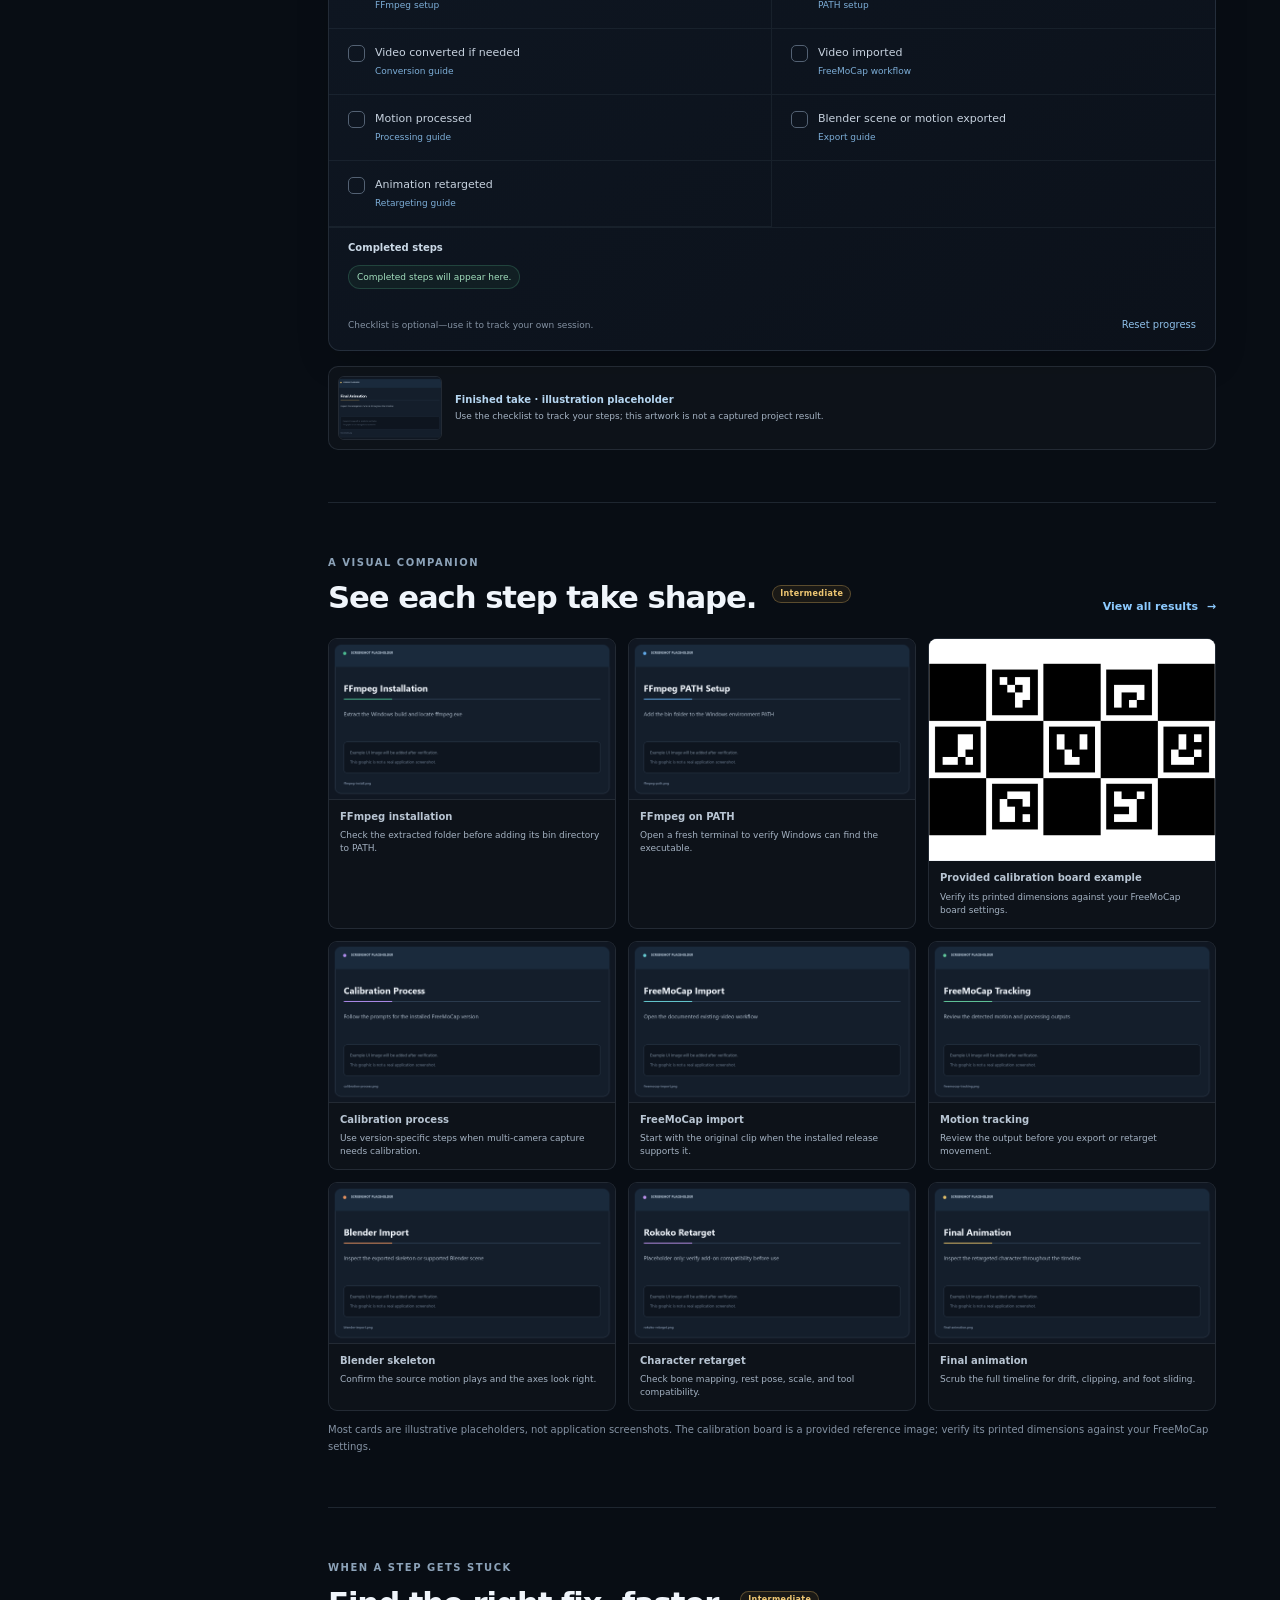
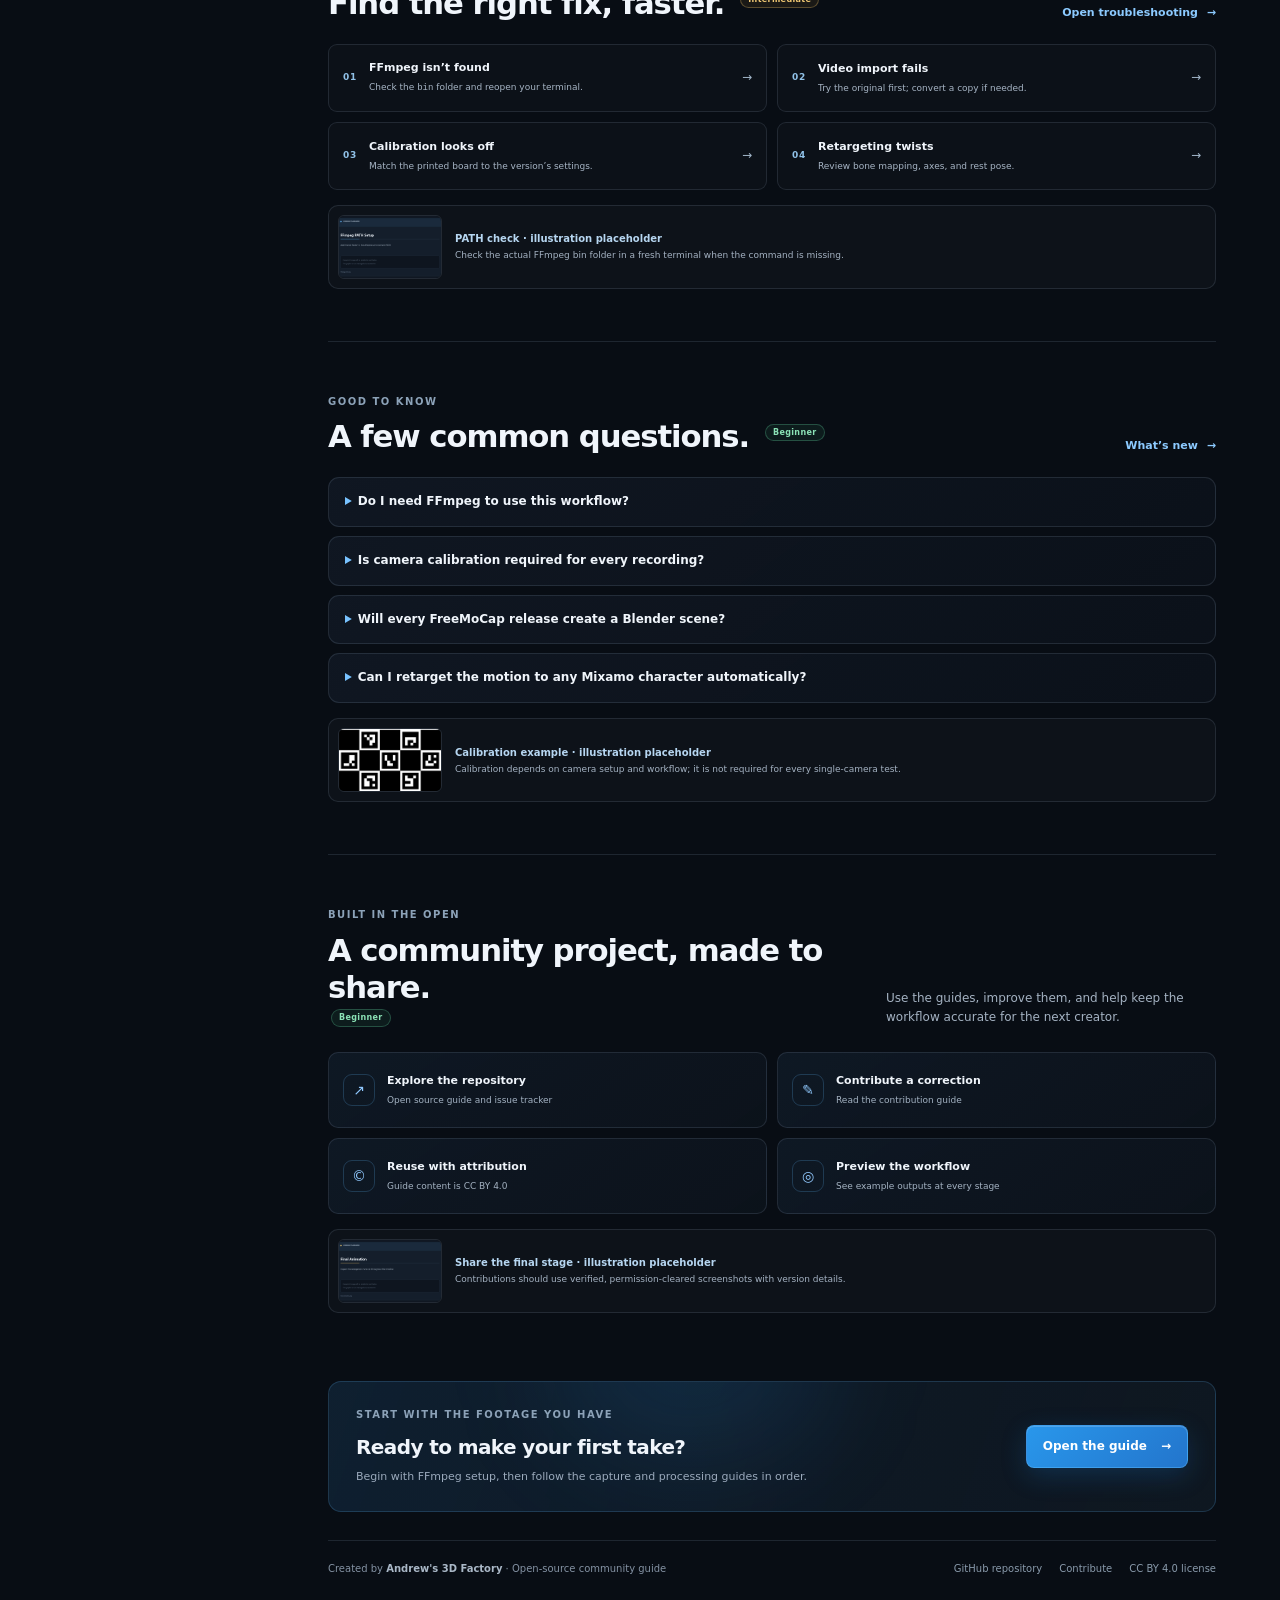
==== commit 6ce7a7e4: "Build flagship FreeMoCap workflow site Co-authored-by: Copilot App <223556219+Copilot@users.noreply." ====
--- a/index.html
+++ b/index.html
@@ -3,18 +3,24 @@
 <head>
   <meta charset="utf-8">
   <meta name="viewport" content="width=device-width, initial-scale=1">
-  <meta name="description" content="A practical, beginner-friendly guide to iPhone motion capture with FreeMoCap, Blender, and Mixamo.">
+  <meta name="description" content="Turn iPhone video into a Blender character animation with a clear, beginner-friendly FreeMoCap, FFmpeg, Blender, and Mixamo workflow.">
   <meta name="theme-color" content="#0a0e14">
   <meta property="og:type" content="website">
   <meta property="og:title" content="FreeMoCap + Blender Motion Capture Workflow">
-  <meta property="og:description" content="Record motion on an iPhone, process it with FreeMoCap, and animate a Mixamo-rigged Blender character.">
+  <meta property="og:description" content="Turn iPhone video into a Blender character animation with a clear, beginner-friendly FreeMoCap, FFmpeg, Blender, and Mixamo workflow.">
   <meta property="og:url" content="https://andrews3dfactory.github.io/FreeMoCap-Mixamo-Blender-Workflow/">
+  <meta property="og:image" content="https://andrews3dfactory.github.io/FreeMoCap-Mixamo-Blender-Workflow/assets/images/social-card.png">
+  <meta property="og:image:secure_url" content="https://andrews3dfactory.github.io/FreeMoCap-Mixamo-Blender-Workflow/assets/images/social-card.png">
+  <meta property="og:image:type" content="image/png">
+  <meta property="og:image:width" content="1200">
+  <meta property="og:image:height" content="630">
+  <meta property="og:image:alt" content="FreeMoCap motion-capture workflow: iPhone video to animated Blender character">
   <link rel="canonical" href="https://andrews3dfactory.github.io/FreeMoCap-Mixamo-Blender-Workflow/">
   <title>FreeMoCap + Blender Motion Capture Workflow</title>
   <link rel="icon" href="favicon.ico" sizes="any">
   <link rel="icon" href="assets/icons/favicon.svg" type="image/svg+xml">
-  <link rel="stylesheet" href="assets/css/site.css?v=4">
-  <script src="assets/js/site.js?v=4" defer></script>
+  <link rel="stylesheet" href="assets/css/site.css?v=11">
+  <script src="assets/js/site.js?v=11" defer></script>
 </head>
 <body>
   <a class="skip-link" href="#main-content">Skip to content</a>
@@ -56,47 +62,72 @@
     <section class="hero">
       <div class="hero-copy">
         <div class="eyebrow"><span class="status-pulse"></span> A FIELD GUIDE FOR CREATORS</div>
-        <h1>FreeMoCap + Blender<br><span class="text-gradient">Motion Capture Workflow</span></h1>
-        <p class="hero-subtitle">Record motion on an iPhone, process it with FreeMoCap, and animate a Mixamo-rigged Blender character.</p>
+        <h1>Turn an iPhone video into a <span class="text-gradient">fully animated Blender character.</span></h1>
+        <p class="hero-subtitle">A beginner-friendly workflow using FreeMoCap, FFmpeg, Blender, and Mixamo.</p>
         <div class="hero-actions">
           <a class="button button-primary" href="docs/ffmpeg-setup.html">Start the guide <span aria-hidden="true">→</span></a>
           <a class="button button-secondary" href="https://github.com/Andrews3dfactory/FreeMoCap-Mixamo-Blender-Workflow" target="_blank" rel="noreferrer">View GitHub repository <span aria-hidden="true">↗</span></a>
         </div>
-        <div class="hero-meta"><span class="meta-dot"></span> WINDOWS · FREEMOCAP · BLENDER · MIXAMO</div>
-      </div>
-      <div class="hero-visual" role="group" aria-label="Workflow from iPhone recording through FreeMoCap to an animated Blender character">
+        <div class="hero-meta"><span class="meta-dot"></span> WINDOWS · FREEMOCAP · BLENDER · MIXAMO <span class="difficulty-label difficulty-beginner">Beginner</span></div>
+      </div>
+      <div class="hero-visual" role="group" aria-label="Before-and-after workflow: iPhone video, motion tracking, and a Blender character">
         <div class="visual-glow"></div>
-        <div class="visual-topline"><span>THE PIPELINE</span><span class="live-label"><i></i> 6 STEPS</span></div>
-        <div class="flow-list">
-          <div class="flow-step"><span class="flow-icon phone-icon">◫</span><span><b>iPhone recording</b><small>Capture a clean, steady take</small></span><span class="flow-index">01</span></div>
-          <span class="flow-connector" aria-hidden="true">↓</span>
-          <div class="flow-step"><span class="flow-icon ffmpeg-icon">▶</span><span><b>FFmpeg</b><small>Convert only when needed</small></span><span class="flow-index">02</span></div>
-          <span class="flow-connector" aria-hidden="true">↓</span>
-          <div class="flow-step"><span class="flow-icon free-icon">F</span><span><b>FreeMoCap</b><small>Track and review motion</small></span><span class="flow-index">03</span></div>
-          <span class="flow-connector" aria-hidden="true">↓</span>
-          <div class="flow-step"><span class="flow-icon track-icon">✳</span><span><b>Motion tracking</b><small>Inspect the reconstructed data</small></span><span class="flow-index">04</span></div>
-          <span class="flow-connector" aria-hidden="true">↓</span>
-          <div class="flow-step"><span class="flow-icon blender-icon">◈</span><span><b>Blender</b><small>Import supported motion data</small></span><span class="flow-index">05</span></div>
-          <span class="flow-connector" aria-hidden="true">↓</span>
-          <div class="flow-step flow-step-final"><span class="flow-icon character-icon">✦</span><span><b>Mixamo character</b><small>Retarget, inspect, and animate</small></span><span class="flow-index">06</span></div>
+        <div class="visual-topline"><span>FROM FOOTAGE TO FINAL ANIMATION</span><span class="live-label"><i></i> 3 STAGES</span></div>
+        <div class="transformation-flow">
+          <figure class="transform-stage"><img src="assets/images/recording-motion.png" alt="Placeholder illustration for raw iPhone motion video"><figcaption><strong>Video recording</strong><small>Start with your original</small></figcaption></figure>
+          <span class="transform-arrow" aria-hidden="true">→</span>
+          <figure class="transform-stage"><img src="assets/images/freemocap-tracking.png" alt="Placeholder illustration for FreeMoCap motion tracking"><figcaption><strong>Motion tracking</strong><small>Reconstruct movement</small></figcaption></figure>
+          <span class="transform-arrow" aria-hidden="true">→</span>
+          <figure class="transform-stage"><img src="assets/images/final-animation.png" alt="Placeholder illustration for a retargeted Blender character animation"><figcaption><strong>Blender character</strong><small>Retarget and animate</small></figcaption></figure>
         </div>
-        <div class="visual-caption"><span class="caption-line"></span> FROM CAMERA TO CHARACTER</div>
-      </div>
-    </section>
-
-    <section class="section-block">
-      <div class="section-heading">
-        <div><div class="eyebrow">YOUR WORKFLOW, UNPACKED</div><h2>Motion capture, made approachable.</h2></div>
-        <p>Start with the footage you have. Move through the pipeline one clear step at a time.</p>
+        <div class="visual-caption"><span class="caption-line"></span> ILLUSTRATION PLACEHOLDERS · NOT SOFTWARE SCREENSHOTS</div>
+      </div>
+    </section>
+
+    <section class="section-block workflow-section" data-difficulty="Beginner">
+      <div class="section-heading">
+        <div><div class="eyebrow">THE COMPLETE WORKFLOW</div><h2>Make the next step obvious.</h2></div>
+        <p>Each card opens a focused guide. Hover, focus, or tap through the sequence at your own pace.</p>
+      </div>
+      <div class="workflow-grid">
+        <a class="workflow-card" href="docs/recording-motion.html"><span class="workflow-card-top"><span class="workflow-number">01</span><span class="time-chip">5 min</span></span><h3>Record a clean take</h3><span class="difficulty-label difficulty-beginner">Beginner</span><p class="workflow-reveal">Frame the full body, stabilize the phone, and keep the original video.</p><span class="workflow-link">Open recording guide <b aria-hidden="true">→</b></span></a>
+        <a class="workflow-card" href="docs/video-conversion.html"><span class="workflow-card-top"><span class="workflow-number">02</span><span class="time-chip">1 min</span></span><h3>Prepare your video</h3><span class="difficulty-label difficulty-beginner">Beginner</span><p class="workflow-reveal">Convert a copy only when your installed FreeMoCap version needs it.</p><span class="workflow-link">Open conversion guide <b aria-hidden="true">→</b></span></a>
+        <a class="workflow-card" href="docs/calibration.html"><span class="workflow-card-top"><span class="workflow-number">03</span><span class="time-chip">10 min</span></span><h3>Calibrate when needed</h3><span class="difficulty-label difficulty-intermediate">Intermediate</span><p class="workflow-reveal">Follow matching board and camera steps for multi-camera capture.</p><span class="workflow-link">Open calibration guide <b aria-hidden="true">→</b></span></a>
+        <a class="workflow-card" href="docs/freemocap-processing.html"><span class="workflow-card-top"><span class="workflow-number">04</span><span class="time-chip">5 min</span></span><h3>Track your motion</h3><span class="difficulty-label difficulty-intermediate">Intermediate</span><p class="workflow-reveal">Import your footage, process it, then inspect the motion output.</p><span class="workflow-link">Open processing guide <b aria-hidden="true">→</b></span></a>
+        <a class="workflow-card" href="docs/mixamo-retargeting.html"><span class="workflow-card-top"><span class="workflow-number">05</span><span class="time-chip">20 min</span></span><h3>Retarget and animate</h3><span class="difficulty-label difficulty-advanced">Advanced</span><p class="workflow-reveal">Map compatible skeletons, review the whole take, then save a copy.</p><span class="workflow-link">Open retargeting guide <b aria-hidden="true">→</b></span></a>
+      </div>
+      <figure class="section-visual-note"><img src="assets/images/recording-motion.png" alt="Placeholder illustration for the first workflow stage"><figcaption><strong>Start with a clean take · illustration placeholder</strong><span>Move through the capture, tracking, and Blender stages in order; this is not a recorded workflow screenshot.</span></figcaption></figure>
+    </section>
+
+    <section class="section-block feature-section" data-difficulty="Beginner">
+      <div class="section-heading">
+        <div><div class="eyebrow">DESIGNED FOR A FIRST SUCCESS</div><h2>A practical guide, not another black box.</h2></div>
+        <p>Clear choices at each stage help you understand what to try, what to keep, and what to inspect.</p>
       </div>
       <div class="feature-grid">
-        <a class="feature-card" href="docs/recording-motion.html"><span class="card-index">01 / CAPTURE</span><span class="feature-icon icon-capture">◉</span><h3>Record yourself</h3><p>Frame the full body, steady the phone, and capture clean source footage.</p><span class="card-link">Capture essentials <b>→</b></span></a>
-        <a class="feature-card" href="docs/freemocap-processing.html"><span class="card-index">02 / TRACK</span><span class="feature-icon icon-track">✳</span><h3>Process with FreeMoCap</h3><p>Import a session, run the supported pipeline, and inspect its output.</p><span class="card-link">Explore processing <b>→</b></span></a>
-        <a class="feature-card" href="docs/mixamo-retargeting.html"><span class="card-index">03 / ANIMATE</span><span class="feature-icon icon-animate">✧</span><h3>Animate in Blender</h3><p>Bring motion into Blender and map it to a Mixamo-rigged character.</p><span class="card-link">Learn retargeting <b>→</b></span></a>
-      </div>
-    </section>
-
-    <section class="section-block quickstart-section">
+        <a class="feature-card" href="docs/recording-motion.html"><span class="card-index">01 / CAPTURE WITH CONFIDENCE</span><span class="feature-icon" aria-hidden="true">◉</span><h3>Start with footage you can trust</h3><p>Frame the whole movement, keep your original recording, and check quality before processing.</p><span class="card-link">Recording guidance <b aria-hidden="true">→</b></span></a>
+        <a class="feature-card" href="docs/freemocap-processing.html"><span class="card-index">02 / FOLLOW YOUR VERSION</span><span class="feature-icon icon-track" aria-hidden="true">⌁</span><h3>Know what the tools actually support</h3><p>Version-aware notes help you confirm imports, detectors, outputs, and calibration steps.</p><span class="card-link">Processing guide <b aria-hidden="true">→</b></span></a>
+        <a class="feature-card" href="docs/mixamo-retargeting.html"><span class="card-index">03 / REVIEW THE RESULT</span><span class="feature-icon icon-animate" aria-hidden="true">✧</span><h3>Retarget with the right checks</h3><p>Inspect the source and target rigs, then review the full animation before you export.</p><span class="card-link">Retargeting guide <b aria-hidden="true">→</b></span></a>
+      </div>
+      <figure class="section-visual-note"><img src="assets/images/freemocap-tracking.png" alt="Placeholder illustration for motion tracking"><figcaption><strong>Motion tracking · illustration placeholder</strong><span>Review the tracked movement before export; this graphic is not a FreeMoCap screenshot.</span></figcaption></figure>
+    </section>
+
+    <section class="section-block time-section" data-difficulty="Beginner">
+      <div class="section-heading">
+        <div><div class="eyebrow">PLAN YOUR FIRST SESSION</div><h2>Estimated time, step by step.</h2></div>
+        <p>Timings are practical estimates; processing time depends on your computer and footage.</p>
+      </div>
+      <div class="time-grid">
+        <a class="time-card" href="docs/ffmpeg-setup.html"><span>FFmpeg setup</span><strong>5 <small>minutes</small></strong><span class="difficulty-label difficulty-beginner">Beginner</span></a>
+        <a class="time-card" href="docs/video-conversion.html"><span>Video conversion</span><strong>1 <small>minute</small></strong><span class="difficulty-label difficulty-beginner">Beginner</span></a>
+        <a class="time-card" href="docs/calibration.html"><span>Calibration</span><strong>10 <small>minutes</small></strong><span class="difficulty-label difficulty-intermediate">Intermediate</span></a>
+        <a class="time-card" href="docs/freemocap-processing.html"><span>Processing</span><strong>5 <small>minutes</small></strong><span class="difficulty-label difficulty-intermediate">Intermediate</span></a>
+        <a class="time-card" href="docs/mixamo-retargeting.html"><span>Retargeting</span><strong>20 <small>minutes</small></strong><span class="difficulty-label difficulty-advanced">Advanced</span></a>
+      </div>
+      <figure class="section-visual-note"><img src="assets/images/freemocap-import.png" alt="Placeholder illustration for a video import workflow"><figcaption><strong>Processing preview · illustration placeholder</strong><span>Time varies by video length and hardware; verify the result in your installed app.</span></figcaption></figure>
+    </section>
+
+    <section class="section-block quickstart-section" data-difficulty="Beginner">
       <div class="section-heading">
         <div><div class="eyebrow">A CLEAR PATH FORWARD</div><h2>Your first take, in three moves.</h2></div>
         <p>Keep the first session simple. Add calibration and conversion only when your workflow needs them.</p>
@@ -107,45 +138,48 @@
         <a class="quickstart-step" href="docs/blender-export.html" aria-label="Step 3: Bring motion to Blender. Read the export guide."><span class="quickstart-number">03</span><span class="quickstart-copy"><strong>Bring motion to Blender</strong><small>Use a supported export, then inspect before retargeting.</small></span><span class="quickstart-arrow" aria-hidden="true">↗</span></a>
       </div>
       <p class="quickstart-footnote">Multi-camera capture? Read <a href="docs/calibration.html">calibration first</a>. Need another video format? <a href="docs/video-conversion.html">Convert only if necessary</a>.</p>
-    </section>
-
-    <section class="section-block checklist-section">
+      <figure class="section-visual-note"><img src="assets/images/blender-import.png" alt="Placeholder illustration for motion in Blender"><figcaption><strong>Motion in Blender · illustration placeholder</strong><span>Confirm the source motion plays correctly before moving on to retargeting.</span></figcaption></figure>
+    </section>
+
+    <section class="section-block checklist-section" data-difficulty="Beginner">
       <div class="section-heading">
         <div><div class="eyebrow">KEEP YOUR PLACE</div><h2>Setup checklist</h2></div>
         <p>Tick items as you complete them. Progress stays in this browser on this device.</p>
       </div>
       <div class="checklist-card">
-        <div class="checklist-header"><div><strong>Your setup</strong><small>Saved locally · not synced to GitHub</small></div><div class="check-progress"><span data-check-count>0 of 7 complete</span><div class="progress-track"><span data-check-progress></span></div></div></div>
+        <div class="checklist-header"><div><strong>Your setup</strong><small>Saved locally · not synced to GitHub</small></div><div class="check-progress"><span data-check-count>0 of 7 complete</span><div class="progress-summary"><strong data-check-percent>0%</strong><div class="progress-track" role="progressbar" aria-label="Setup progress" aria-valuemin="0" aria-valuemax="7" aria-valuenow="0" aria-valuetext="0 of 7 steps complete"><span data-check-progress></span></div></div></div></div>
         <div class="checklist-grid">
-          <label class="check-item"><input type="checkbox" data-check="ffmpeg"><span class="check-box" aria-hidden="true">✓</span><span>FFmpeg installed<small><a href="docs/ffmpeg-setup.html">FFmpeg setup</a></small></span></label>
-          <label class="check-item"><input type="checkbox" data-check="path"><span class="check-box" aria-hidden="true">✓</span><span>FFmpeg added to PATH<small><a href="docs/ffmpeg-setup.html#path">PATH setup</a></small></span></label>
-          <label class="check-item"><input type="checkbox" data-check="converted"><span class="check-box" aria-hidden="true">✓</span><span>Video converted if needed<small><a href="docs/video-conversion.html">Conversion guide</a></small></span></label>
-          <label class="check-item"><input type="checkbox" data-check="imported"><span class="check-box" aria-hidden="true">✓</span><span>Video imported<small><a href="docs/freemocap-processing.html#import">FreeMoCap workflow</a></small></span></label>
-          <label class="check-item"><input type="checkbox" data-check="processed"><span class="check-box" aria-hidden="true">✓</span><span>Motion processed<small><a href="docs/freemocap-processing.html">Processing guide</a></small></span></label>
-          <label class="check-item"><input type="checkbox" data-check="exported"><span class="check-box" aria-hidden="true">✓</span><span>Blender scene or motion exported<small><a href="docs/blender-export.html">Export guide</a></small></span></label>
-          <label class="check-item"><input type="checkbox" data-check="retargeted"><span class="check-box" aria-hidden="true">✓</span><span>Animation retargeted<small><a href="docs/mixamo-retargeting.html">Retargeting guide</a></small></span></label>
+          <div class="check-item"><input id="check-ffmpeg" type="checkbox" data-check="ffmpeg"><span class="check-box" aria-hidden="true">✓</span><span class="check-item-copy"><label for="check-ffmpeg">FFmpeg installed</label><small><a href="docs/ffmpeg-setup.html">FFmpeg setup</a></small></span></div>
+          <div class="check-item"><input id="check-path" type="checkbox" data-check="path"><span class="check-box" aria-hidden="true">✓</span><span class="check-item-copy"><label for="check-path">FFmpeg added to PATH</label><small><a href="docs/ffmpeg-setup.html#path">PATH setup</a></small></span></div>
+          <div class="check-item"><input id="check-converted" type="checkbox" data-check="converted"><span class="check-box" aria-hidden="true">✓</span><span class="check-item-copy"><label for="check-converted">Video converted if needed</label><small><a href="docs/video-conversion.html">Conversion guide</a></small></span></div>
+          <div class="check-item"><input id="check-imported" type="checkbox" data-check="imported"><span class="check-box" aria-hidden="true">✓</span><span class="check-item-copy"><label for="check-imported">Video imported</label><small><a href="docs/freemocap-processing.html#import">FreeMoCap workflow</a></small></span></div>
+          <div class="check-item"><input id="check-processed" type="checkbox" data-check="processed"><span class="check-box" aria-hidden="true">✓</span><span class="check-item-copy"><label for="check-processed">Motion processed</label><small><a href="docs/freemocap-processing.html">Processing guide</a></small></span></div>
+          <div class="check-item"><input id="check-exported" type="checkbox" data-check="exported"><span class="check-box" aria-hidden="true">✓</span><span class="check-item-copy"><label for="check-exported">Blender scene or motion exported</label><small><a href="docs/blender-export.html">Export guide</a></small></span></div>
+          <div class="check-item"><input id="check-retargeted" type="checkbox" data-check="retargeted"><span class="check-box" aria-hidden="true">✓</span><span class="check-item-copy"><label for="check-retargeted">Animation retargeted</label><small><a href="docs/mixamo-retargeting.html">Retargeting guide</a></small></span></div>
         </div>
+        <div class="checklist-completed"><strong>Completed steps</strong><ul data-completed-steps aria-live="polite"><li>Completed steps will appear here.</li></ul></div>
         <div class="checklist-foot"><span>Checklist is optional—use it to track your own session.</span><button type="button" class="text-button" data-reset-checklist>Reset progress</button></div>
       </div>
-    </section>
-
-    <section class="section-block screenshot-section">
-      <div class="section-heading"><div><div class="eyebrow">A VISUAL COMPANION</div><h2>See each step take shape.</h2></div><a class="text-link" href="docs/calibration.html">Explore calibration <span>→</span></a></div>
+      <figure class="section-visual-note"><img src="assets/images/final-animation.png" alt="Placeholder illustration for a completed animation"><figcaption><strong>Finished take · illustration placeholder</strong><span>Use the checklist to track your steps; this artwork is not a captured project result.</span></figcaption></figure>
+    </section>
+
+    <section class="section-block screenshot-section" data-difficulty="Intermediate">
+      <div class="section-heading"><div><div class="eyebrow">A VISUAL COMPANION</div><h2>See each step take shape.</h2></div><a class="text-link" href="docs/results-examples.html">View all results <span>→</span></a></div>
       <div class="screenshot-grid">
-        <a href="assets/images/ffmpeg-install.png"><img src="assets/images/ffmpeg-install.png" alt="Placeholder: FFmpeg installation"><span>FFmpeg installation</span></a>
-        <a href="assets/images/ffmpeg-path.png"><img src="assets/images/ffmpeg-path.png" alt="Placeholder: FFmpeg PATH setup"><span>FFmpeg PATH setup</span></a>
-        <a href="assets/images/calibration-board.png"><img src="assets/images/calibration-board.png" alt="Placeholder: ChArUco calibration board"><span>Calibration board</span></a>
-        <a href="assets/images/calibration-process.png"><img src="assets/images/calibration-process.png" alt="Placeholder: calibration process"><span>Calibration process</span></a>
-        <a href="assets/images/freemocap-import.png"><img src="assets/images/freemocap-import.png" alt="Placeholder: FreeMoCap video import"><span>FreeMoCap import</span></a>
-        <a href="assets/images/freemocap-tracking.png"><img src="assets/images/freemocap-tracking.png" alt="Placeholder: FreeMoCap tracking"><span>FreeMoCap tracking</span></a>
-        <a href="assets/images/blender-import.png"><img src="assets/images/blender-import.png" alt="Placeholder: Blender import"><span>Blender import</span></a>
-        <a href="assets/images/rokoko-retarget.png"><img src="assets/images/rokoko-retarget.png" alt="Placeholder: Rokoko retargeting"><span>Rokoko retarget</span></a>
-        <a href="assets/images/final-animation.png"><img src="assets/images/final-animation.png" alt="Placeholder: final animation"><span>Final animation</span></a>
-      </div>
-      <p class="placeholder-note">Illustration cards are labeled placeholders—not application screenshots. Replace them with verified captures when available.</p>
-    </section>
-
-    <section class="section-block trouble-section">
+        <a href="assets/images/ffmpeg-install.png"><figure><img src="assets/images/ffmpeg-install.png" alt="Placeholder illustration for FFmpeg installation"><figcaption><strong>FFmpeg installation</strong><small>Check the extracted folder before adding its bin directory to PATH.</small></figcaption></figure></a>
+        <a href="assets/images/ffmpeg-path.png"><figure><img src="assets/images/ffmpeg-path.png" alt="Placeholder illustration for FFmpeg PATH setup"><figcaption><strong>FFmpeg on PATH</strong><small>Open a fresh terminal to verify Windows can find the executable.</small></figcaption></figure></a>
+        <a href="assets/images/calibration-board.png?v=2"><figure><img class="calibration-board-image" src="assets/images/calibration-board.png?v=2" alt="User-provided black-and-white ChArUco calibration board with marker patterns"><figcaption><strong>Provided calibration board example</strong><small>Verify its printed dimensions against your FreeMoCap board settings.</small></figcaption></figure></a>
+        <a href="assets/images/calibration-process.png"><figure><img src="assets/images/calibration-process.png" alt="Placeholder illustration for a calibration process"><figcaption><strong>Calibration process</strong><small>Use version-specific steps when multi-camera capture needs calibration.</small></figcaption></figure></a>
+        <a href="assets/images/freemocap-import.png"><figure><img src="assets/images/freemocap-import.png" alt="Placeholder illustration for FreeMoCap video import"><figcaption><strong>FreeMoCap import</strong><small>Start with the original clip when the installed release supports it.</small></figcaption></figure></a>
+        <a href="assets/images/freemocap-tracking.png"><figure><img src="assets/images/freemocap-tracking.png" alt="Placeholder illustration for FreeMoCap tracking"><figcaption><strong>Motion tracking</strong><small>Review the output before you export or retarget movement.</small></figcaption></figure></a>
+        <a href="assets/images/blender-import.png"><figure><img src="assets/images/blender-import.png" alt="Placeholder illustration for motion imported into Blender"><figcaption><strong>Blender skeleton</strong><small>Confirm the source motion plays and the axes look right.</small></figcaption></figure></a>
+        <a href="assets/images/rokoko-retarget.png"><figure><img src="assets/images/rokoko-retarget.png" alt="Placeholder illustration for character retargeting"><figcaption><strong>Character retarget</strong><small>Check bone mapping, rest pose, scale, and tool compatibility.</small></figcaption></figure></a>
+        <a href="assets/images/final-animation.png"><figure><img src="assets/images/final-animation.png" alt="Placeholder illustration for a final animation"><figcaption><strong>Final animation</strong><small>Scrub the full timeline for drift, clipping, and foot sliding.</small></figcaption></figure></a>
+      </div>
+      <p class="placeholder-note">Most cards are illustrative placeholders, not application screenshots. The calibration board is a provided reference image; verify its printed dimensions against your FreeMoCap settings.</p>
+    </section>
+
+    <section class="section-block trouble-section" data-difficulty="Intermediate">
       <div class="section-heading">
         <div><div class="eyebrow">WHEN A STEP GETS STUCK</div><h2>Find the right fix, faster.</h2></div>
         <a class="text-link" href="docs/troubleshooting.html">Open troubleshooting <span>→</span></a>
@@ -156,9 +190,10 @@
         <a class="trouble-card" href="docs/troubleshooting.html#calibration" aria-label="Troubleshoot calibration issues"><span class="trouble-mark" aria-hidden="true">03</span><span><strong>Calibration looks off</strong><small>Match the printed board to the version’s settings.</small></span><span class="trouble-arrow" aria-hidden="true">→</span></a>
         <a class="trouble-card" href="docs/troubleshooting.html#retargeting" aria-label="Troubleshoot motion retargeting"><span class="trouble-mark" aria-hidden="true">04</span><span><strong>Retargeting twists</strong><small>Review bone mapping, axes, and rest pose.</small></span><span class="trouble-arrow" aria-hidden="true">→</span></a>
       </div>
-    </section>
-
-    <section class="section-block faq-section" aria-labelledby="faq-heading">
+      <figure class="section-visual-note"><img src="assets/images/ffmpeg-path.png" alt="Placeholder illustration for finding FFmpeg on PATH"><figcaption><strong>PATH check · illustration placeholder</strong><span>Check the actual FFmpeg bin folder in a fresh terminal when the command is missing.</span></figcaption></figure>
+    </section>
+
+    <section class="section-block faq-section" data-difficulty="Beginner" aria-labelledby="faq-heading">
       <div class="section-heading">
         <div><div class="eyebrow">GOOD TO KNOW</div><h2 id="faq-heading">A few common questions.</h2></div>
         <a class="text-link" href="docs/changelog.html">What’s new <span>→</span></a>
@@ -169,10 +204,25 @@
         <details><summary>Will every FreeMoCap release create a Blender scene?</summary><p>Supported detectors, exporters, filenames, and formats change between releases. Confirm the output supported by your installed version, then inspect the exported motion before retargeting.</p></details>
         <details><summary>Can I retarget the motion to any Mixamo character automatically?</summary><p>Retargeting depends on compatible source and target skeletons, bone mapping, rest pose, scale, and axes. Use a tool that documents support for your Blender version and both rigs.</p></details>
       </div>
+      <figure class="section-visual-note"><img src="assets/images/calibration-board.png" alt="Placeholder illustration for a ChArUco calibration board"><figcaption><strong>Calibration example · illustration placeholder</strong><span>Calibration depends on camera setup and workflow; it is not required for every single-camera test.</span></figcaption></figure>
+    </section>
+
+    <section class="section-block community-section" data-difficulty="Beginner" aria-labelledby="community-heading">
+      <div class="section-heading">
+        <div><div class="eyebrow">BUILT IN THE OPEN</div><h2 id="community-heading">A community project, made to share.</h2></div>
+        <p>Use the guides, improve them, and help keep the workflow accurate for the next creator.</p>
+      </div>
+      <div class="community-grid">
+        <a class="community-card" href="https://github.com/Andrews3dfactory/FreeMoCap-Mixamo-Blender-Workflow" target="_blank" rel="noreferrer"><span class="community-icon" aria-hidden="true">↗</span><span><strong>Explore the repository</strong><small>Open source guide and issue tracker</small></span></a>
+        <a class="community-card" href="https://github.com/Andrews3dfactory/FreeMoCap-Mixamo-Blender-Workflow/blob/main/CONTRIBUTING.md" target="_blank" rel="noreferrer"><span class="community-icon" aria-hidden="true">✎</span><span><strong>Contribute a correction</strong><small>Read the contribution guide</small></span></a>
+        <a class="community-card" href="LICENSE"><span class="community-icon" aria-hidden="true">©</span><span><strong>Reuse with attribution</strong><small>Guide content is CC BY 4.0</small></span></a>
+        <a class="community-card" href="docs/results-examples.html"><span class="community-icon" aria-hidden="true">◎</span><span><strong>Preview the workflow</strong><small>See example outputs at every stage</small></span></a>
+      </div>
+      <figure class="section-visual-note"><img src="assets/images/final-animation.png" alt="Placeholder illustration for the final character animation stage"><figcaption><strong>Share the final stage · illustration placeholder</strong><span>Contributions should use verified, permission-cleared screenshots with version details.</span></figcaption></figure>
     </section>
 
     <section class="closing-banner"><div class="banner-orb"></div><div><div class="eyebrow">START WITH THE FOOTAGE YOU HAVE</div><h2>Ready to make your first take?</h2><p>Begin with FFmpeg setup, then follow the capture and processing guides in order.</p></div><a class="button button-primary" href="docs/ffmpeg-setup.html">Open the guide <span>→</span></a></section>
-    <footer class="site-footer"><span>Created by <strong>Andrew's 3D Factory</strong></span><span><a href="https://github.com/Andrews3dfactory/FreeMoCap-Mixamo-Blender-Workflow">GitHub repository</a><a href="LICENSE">CC BY 4.0 license</a></span></footer>
+    <footer class="site-footer"><span>Created by <strong>Andrew's 3D Factory</strong> · Open-source community guide</span><span><a href="https://github.com/Andrews3dfactory/FreeMoCap-Mixamo-Blender-Workflow">GitHub repository</a><a href="https://github.com/Andrews3dfactory/FreeMoCap-Mixamo-Blender-Workflow/blob/main/CONTRIBUTING.md">Contribute</a><a href="LICENSE">CC BY 4.0 license</a></span></footer>
   </main>
   <button class="back-to-top" type="button" aria-label="Back to top" data-back-to-top>↑</button>
 </body>
--- a/assets/css/site.css
+++ b/assets/css/site.css
@@ -24,7 +24,7 @@
 
 * { box-sizing: border-box; }
 html { scroll-behavior: smooth; scroll-padding-top: calc(var(--topbar-height) + 22px); }
-body { margin: 0; min-width: 320px; background: var(--bg); color: var(--text); font-size: 15px; line-height: 1.65; }
+body { margin: 0; background: var(--bg); color: var(--text); font-size: 15px; line-height: 1.65; }
 body::before { position: fixed; inset: 0; z-index: -1; pointer-events: none; content: ""; background: radial-gradient(ellipse at 77% -18%, rgba(37, 117, 196, .19), transparent 43%), radial-gradient(ellipse at 4% 72%, rgba(30, 94, 132, .075), transparent 37%); }
 a { color: var(--blue-bright); text-decoration: none; }
 a:hover { color: #a4d5ff; }
@@ -120,11 +120,51 @@
 .flow-connector { animation: flow-pulse 2.4s ease-in-out infinite; }
 .flow-connector:nth-of-type(4) { animation-delay: .25s; }.flow-connector:nth-of-type(6) { animation-delay: .5s; }.flow-connector:nth-of-type(8) { animation-delay: .75s; }.flow-connector:nth-of-type(10) { animation-delay: 1s; }.flow-connector:nth-of-type(12) { animation-delay: 1.25s; }
 .visual-caption { display: flex; align-items: center; gap: 7px; margin-top: 13px; color: #8492a3; font-size: 8px; font-weight: 750; letter-spacing: .17em; }.caption-line { width: 18px; height: 1px; background: #59acff; }
+.transformation-flow { display: grid; grid-template-columns: minmax(0, 1fr) 20px minmax(0, 1fr) 20px minmax(0, 1fr); align-items: center; gap: 4px; }
+.transform-stage { min-width: 0; margin: 0; padding: 7px; border: 1px solid rgba(162,185,211,.13); border-radius: 10px; background: rgba(8,13,19,.45); }
+.transform-stage img { display: block; width: 100%; aspect-ratio: 1.2; object-fit: cover; border-radius: 6px; }
+.transform-stage figcaption { padding: 7px 1px 1px; }
+.transform-stage strong, .transform-stage small { display: block; }
+.transform-stage strong { font-size: 9px; line-height: 1.35; }
+.transform-stage small { margin-top: 3px; color: #91a0b0; font-size: 8px; line-height: 1.4; }
+.transform-arrow { color: #88caff; font-size: 14px; text-align: center; animation: arrow-drift 1.8s ease-in-out infinite; }
+.transform-arrow:nth-of-type(2) { animation-delay: .35s; }
+@keyframes arrow-drift { 50% { transform: translateX(3px); color: var(--cyan); } }
 
 .section-block { padding: 52px 0; border-top: 1px solid var(--border); }
 .section-heading { display: flex; align-items: end; justify-content: space-between; gap: 25px; margin-bottom: 22px; }
-.section-heading h2 { margin: 8px 0 0; font-size: clamp(23px, 2.4vw, 31px); font-weight: 630; letter-spacing: -.035em; line-height: 1.2; }
+.section-heading h2 { display: inline-block; margin: 8px 8px 0 0; font-size: clamp(23px, 2.4vw, 31px); font-weight: 630; letter-spacing: -.035em; line-height: 1.2; vertical-align: middle; }
+.difficulty-label { display: inline-flex; align-items: center; width: fit-content; padding: 3px 7px; border: 1px solid currentColor; border-radius: 999px; font-size: 8px; font-weight: 760; letter-spacing: .045em; line-height: 1.2; white-space: nowrap; vertical-align: middle; }
+.section-heading h2 + .difficulty-label { margin-left: 3px; }
+.doc-content h2 .difficulty-label, .doc-content h3 .difficulty-label { margin-left: 8px; }
+.difficulty-beginner { border-color: rgba(103,216,161,.28); background: rgba(63,164,117,.1); color: #8be2b6; }
+.difficulty-intermediate { border-color: rgba(240,191,105,.3); background: rgba(188,135,51,.1); color: #f0c873; }
+.difficulty-advanced { border-color: rgba(255,131,145,.28); background: rgba(190,74,89,.1); color: #ff9ba5; }
 .section-heading > p { max-width: 330px; margin: 0 0 2px; color: var(--muted); font-size: 12px; line-height: 1.65; }
+.workflow-grid { display: grid; grid-template-columns: repeat(3, minmax(0, 1fr)); gap: 13px; }
+.workflow-card { display: flex; min-height: 190px; flex-direction: column; padding: 17px; border: 1px solid var(--border); border-radius: 13px; background: linear-gradient(145deg, rgba(20,30,43,.78), rgba(14,20,29,.76)); box-shadow: 0 8px 25px rgba(0,0,0,.1); color: var(--text); transition: transform .22s, border-color .22s, box-shadow .22s, background .22s; }
+.workflow-card:hover, .workflow-card:focus-visible { transform: translateY(-4px); border-color: rgba(95,174,236,.38); background: linear-gradient(145deg, rgba(25,46,66,.9), rgba(13,24,36,.9)); box-shadow: 0 18px 36px rgba(0,0,0,.22); color: white; }
+.workflow-card-top { display: flex; align-items: center; justify-content: space-between; width: 100%; }
+.workflow-number { display: grid; width: 29px; height: 29px; place-items: center; border: 1px solid rgba(90,170,234,.25); border-radius: 8px; background: rgba(57,139,205,.1); color: #91caff; font-size: 9px; font-weight: 750; }
+.time-chip { padding: 4px 8px; border: 1px solid rgba(91,173,237,.2); border-radius: 999px; background: rgba(57,139,205,.09); color: #a7d6ff; font-size: 9px; font-weight: 650; }
+.workflow-card h3 { margin: 13px 0 8px; font-size: 14px; letter-spacing: -.02em; }
+.workflow-reveal { max-height: 0; margin: 0; overflow: hidden; color: var(--muted); font-size: 11px; line-height: 1.6; opacity: 0; transform: translateY(-4px); transition: max-height .28s ease, opacity .22s ease, transform .22s ease, margin .22s ease; }
+.workflow-card:hover .workflow-reveal, .workflow-card:focus-visible .workflow-reveal { max-height: 72px; margin: 10px 0 0; opacity: 1; transform: translateY(0); }
+.workflow-link { display: flex; align-items: center; justify-content: space-between; gap: 10px; margin-top: auto; padding-top: 13px; color: #8ccaff; font-size: 10px; font-weight: 650; }
+.workflow-link b { font-size: 14px; font-weight: 500; }
+.time-grid { display: grid; grid-template-columns: repeat(5, minmax(0, 1fr)); gap: 10px; }
+.time-card { display: grid; min-height: 140px; align-content: space-between; gap: 10px; padding: 14px; border: 1px solid var(--border); border-radius: 11px; background: rgba(255,255,255,.025); color: var(--text); transition: transform .2s, border-color .2s, background .2s; }
+.time-card:hover { transform: translateY(-3px); border-color: rgba(91,173,237,.34); background: rgba(49,121,176,.08); color: white; }
+.time-card > span:first-child { color: var(--muted); font-size: 10px; font-weight: 620; }
+.time-card > strong { color: var(--text); font-size: 25px; letter-spacing: -.04em; }
+.time-card > strong small { color: var(--subtle); font-size: 10px; font-weight: 550; letter-spacing: 0; }
+.progress-summary { display: flex; align-items: center; justify-content: flex-end; gap: 9px; }
+.progress-summary > strong { color: #91caff; font-size: 12px; font-variant-numeric: tabular-nums; }
+.progress-track[role="progressbar"] { width: 110px; height: 5px; }
+.checklist-completed { padding: 12px 19px; border-top: 1px solid rgba(159,181,207,.075); color: #9eafc1; font-size: 10px; }
+.checklist-completed strong { color: #cbd9e7; font-size: 10px; }
+.checklist-completed ul { display: flex; flex-wrap: wrap; gap: 6px; margin: 8px 0 0; padding: 0; list-style: none; }
+.checklist-completed li { padding: 4px 8px; border: 1px solid rgba(103,216,161,.2); border-radius: 999px; background: rgba(63,164,117,.08); color: #a2dfbd; font-size: 9px; }
 .feature-grid { display: grid; grid-template-columns: repeat(3, 1fr); gap: 13px; }
 .feature-card { position: relative; display: block; min-height: 225px; padding: 19px; overflow: hidden; border: 1px solid var(--border); border-radius: 14px; background: linear-gradient(145deg, rgba(20,30,43,.78), rgba(14,20,29,.76)); color: var(--text); transition: transform .22s, border-color .22s, box-shadow .22s; }
 .feature-card::after { position: absolute; top: -65px; right: -70px; width: 150px; height: 150px; border-radius: 50%; background: rgba(49,145,220,.065); content: ""; filter: blur(10px); }
@@ -151,13 +191,14 @@
 .check-progress { display: grid; gap: 5px; min-width: 115px; color: #91a0b0; font-size: 9px; text-align: right; }
 .progress-track { height: 4px; overflow: hidden; border-radius: 5px; background: #273344; }.progress-track span { display: block; width: 0; height: 100%; border-radius: inherit; background: linear-gradient(90deg, var(--blue), var(--cyan)); transition: width .3s ease; }
 .checklist-grid { display: grid; grid-template-columns: repeat(2, 1fr); }
-.check-item { display: flex; align-items: start; gap: 10px; min-height: 65px; padding: 15px 19px; border-bottom: 1px solid rgba(159,181,207,.075); color: #c7d2df; font-size: 11px; cursor: pointer; transition: background .16s; }
+.check-item { display: flex; align-items: start; gap: 10px; min-height: 65px; padding: 15px 19px; border-bottom: 1px solid rgba(159,181,207,.075); color: #c7d2df; font-size: 11px; transition: background .16s; }
 .check-item:nth-child(odd) { border-right: 1px solid rgba(159,181,207,.075); }
 .check-item:hover { background: rgba(255,255,255,.022); }
 .check-item input { position: absolute; width: 1px; height: 1px; opacity: 0; }
 .check-box { display: grid; width: 17px; height: 17px; flex: none; margin-top: 1px; place-items: center; border: 1px solid #536173; border-radius: 5px; color: transparent; font-size: 11px; transition: background .16s, border-color .16s, color .16s; }
 .check-item input:checked + .check-box { border-color: #3eaa87; background: rgba(51,171,128,.2); color: #84e2b8; }
 .check-item input:focus-visible + .check-box { outline: 2px solid var(--blue-bright); outline-offset: 3px; }
+.check-item-copy { display: block; min-width: 0; }.check-item-copy label { display: block; cursor: pointer; }
 .check-item small { display: block; margin-top: 2px; color: var(--subtle); font-size: 9px; }.check-item small a { color: #7daed8; }
 .checklist-foot { display: flex; align-items: center; justify-content: space-between; gap: 12px; padding: 12px 19px; color: #8492a3; font-size: 9px; }
 .text-button { padding: 4px 0; border: 0; background: none; color: #8ebfe9; font-size: 10px; cursor: pointer; }.text-button:hover { color: white; text-decoration: underline; }
@@ -167,15 +208,31 @@
 
 .text-link { color: #8ccaff; font-size: 11px; font-weight: 620; }.text-link span { padding-left: 5px; }
 .screenshot-grid { display: grid; grid-template-columns: repeat(3, 1fr); gap: 12px; }
-.screenshot-grid a { display: block; overflow: hidden; border: 1px solid var(--border); border-radius: 9px; background: rgba(255,255,255,.025); color: #b8c5d3; font-size: 10px; }
+.screenshot-grid a { display: block; overflow: hidden; border: 1px solid var(--border); border-radius: 9px; background: rgba(255,255,255,.025); color: #b8c5d3; font-size: 10px; transition: transform .2s, border-color .2s; }
 .screenshot-grid img { display: block; width: 100%; max-width: 100%; height: auto; aspect-ratio: 1.78; object-fit: cover; border-bottom: 1px solid var(--border); }
-.screenshot-grid a span { display: block; padding: 9px 11px; }.screenshot-grid a:hover { border-color: rgba(95,174,236,.36); color: white; }
+.screenshot-grid .calibration-board-image { aspect-ratio: auto; object-fit: contain; background: #fff; }
+.screenshot-grid figure { margin: 0; }
+.screenshot-grid figcaption { display: grid; gap: 4px; padding: 9px 11px 11px; }
+.screenshot-grid figcaption strong { color: inherit; font-size: 10px; }
+.screenshot-grid figcaption small { color: var(--muted); font-size: 9px; line-height: 1.45; }
+.screenshot-grid a:hover, .screenshot-grid a:focus-visible { transform: translateY(-3px); border-color: rgba(95,174,236,.36); color: white; }
+.section-visual-note { display: flex; align-items: center; gap: 13px; margin: 15px 0 0; padding: 9px; border: 1px solid var(--border); border-radius: 10px; background: rgba(255,255,255,.022); }
+.section-visual-note img { display: block; width: 104px; height: 64px; flex: none; margin: 0; border: 1px solid var(--border); border-radius: 6px; object-fit: cover; }
+.section-visual-note figcaption { display: grid; gap: 3px; color: var(--muted); font-size: 9px; line-height: 1.5; }
+.section-visual-note figcaption strong { color: #b6d6f1; font-size: 10px; }
 .placeholder-note { margin: 11px 0 0; color: #8492a3; font-size: 10px; }
 .trouble-grid { display: grid; grid-template-columns: repeat(2, 1fr); gap: 10px; }
 .trouble-card { display: flex; align-items: center; gap: 12px; min-height: 68px; padding: 12px 14px; border: 1px solid var(--border); border-radius: 9px; background: rgba(255,255,255,.018); color: var(--text); transition: transform .18s, border-color .18s, background .18s; }
 .trouble-card:hover { transform: translateY(-2px); border-color: rgba(91,173,237,.3); background: rgba(47,111,160,.08); color: white; }
 .trouble-mark { color: #91c2e8; font-size: 9px; font-weight: 750; letter-spacing: .08em; }
 .trouble-card strong,.trouble-card small { display: block; }.trouble-card strong { font-size: 11px; font-weight: 640; }.trouble-card small { margin-top: 3px; color: #a7b5c5; font-size: 9px; }.trouble-arrow { margin-left: auto; color: #a1b5c8; font-size: 12px; }
+.community-grid { display: grid; grid-template-columns: repeat(2, minmax(0, 1fr)); gap: 10px; }
+.community-card { display: flex; align-items: center; gap: 12px; min-height: 76px; padding: 14px; border: 1px solid var(--border); border-radius: 10px; background: linear-gradient(145deg, rgba(18,30,44,.68), rgba(13,20,29,.76)); color: var(--text); transition: transform .2s, border-color .2s, background .2s; }
+.community-card:hover { transform: translateY(-2px); border-color: rgba(91,173,237,.35); background: rgba(49,121,176,.09); color: white; }
+.community-icon { display: grid; width: 32px; height: 32px; flex: none; place-items: center; border: 1px solid rgba(90,170,234,.24); border-radius: 9px; color: #91caff; font-size: 14px; }
+.community-card strong, .community-card small { display: block; }
+.community-card strong { font-size: 11px; font-weight: 650; }
+.community-card small { margin-top: 3px; color: var(--muted); font-size: 9px; }
 
 .closing-banner { position: relative; display: flex; align-items: center; justify-content: space-between; gap: 25px; margin: 16px 0 28px; padding: 25px 27px; overflow: hidden; border: 1px solid rgba(88,163,221,.22); border-radius: 13px; background: linear-gradient(110deg, rgba(27,65,99,.36), rgba(18,30,43,.68) 63%, rgba(19,31,42,.58)); }
 .banner-orb { position: absolute; top: -120px; left: 25%; width: 280px; height: 200px; border-radius: 50%; background: rgba(42,147,227,.12); filter: blur(55px); pointer-events: none; }
@@ -216,6 +273,11 @@
 .doc-note { margin: 17px 0; padding: 13px 15px; border: 1px solid rgba(80,165,231,.2); border-radius: 8px; background: rgba(38,114,169,.075); }
 .doc-note.note-warn { border-color: rgba(239,185,99,.23); background: rgba(173,117,43,.075); }.doc-note p { margin: 3px 0; }
 .doc-screenshot { width: 100%; }
+.doc-figure { margin: 20px 0 25px; padding: 10px; border: 1px solid var(--border); border-radius: 11px; background: rgba(255,255,255,.025); }
+.doc-figure .doc-screenshot { width: 100%; height: auto; margin: 0; aspect-ratio: 1.78; object-fit: cover; }
+.doc-figure .calibration-board-image { aspect-ratio: auto; object-fit: contain; background: #fff; }
+.doc-figure figcaption { display: grid; gap: 4px; padding: 10px 3px 2px; color: var(--muted); font-size: 10px; line-height: 1.55; }
+.doc-figure figcaption strong { color: #b6d6f1; font-size: 10px; }
 .doc-aside { position: sticky; top: calc(var(--topbar-height) + 26px); align-self: start; max-height: calc(100vh - var(--topbar-height) - 48px); overflow-y: auto; padding: 12px 0; }
 .toc-title { padding: 0 0 10px; color: #8290a1; font-size: 9px; font-weight: 750; letter-spacing: .13em; }.toc-nav { display: grid; gap: 3px; border-left: 1px solid var(--border-strong); }
 .toc-nav a { padding: 4px 0 4px 11px; border-left: 1px solid transparent; margin-left: -1px; color: #8392a4; font-size: 10px; line-height: 1.5; }.toc-nav a:hover, .toc-nav a.is-active { border-left-color: var(--blue); color: #b5d9fa; }
@@ -230,6 +292,7 @@
 @keyframes page-enter { from { opacity: .65; } to { opacity: 1; } }
 ::view-transition-old(root) { animation: 120ms ease-out both page-enter; }
 ::view-transition-new(root) { animation: 180ms ease-out both page-enter; }
+@view-transition { navigation: auto; }
 .js-reveal { opacity: 0; transform: translateY(13px); transition: opacity .55s ease, transform .55s cubic-bezier(.2,.7,.2,1); }
 .js-reveal.is-visible { transform: translateY(0); opacity: 1; }
 .js-reveal[data-reveal-delay="1"] { transition-delay: 70ms; }.js-reveal[data-reveal-delay="2"] { transition-delay: 140ms; }.js-reveal[data-reveal-delay="3"] { transition-delay: 210ms; }
@@ -300,6 +363,8 @@
 [data-theme="light"] .check-box { border-color: #8294a8; }
 [data-theme="light"] .progress-track { background: #dce5ee; }
 [data-theme="light"] .screenshot-grid a, [data-theme="light"] .trouble-card, [data-theme="light"] .pager-link, [data-theme="light"] .mobile-toc { border-color: var(--border); background: rgba(255,255,255,.78); color: var(--text); }
+[data-theme="light"] .section-visual-note { border-color: var(--border); background: rgba(255,255,255,.68); }
+[data-theme="light"] .section-visual-note figcaption strong { color: #284b69; }
 [data-theme="light"] .screenshot-grid a span, [data-theme="light"] .pager-title { color: #294660; }
 [data-theme="light"] .trouble-mark, [data-theme="light"] .trouble-arrow { color: #176daf; }
 [data-theme="light"] .closing-banner { border-color: rgba(22,119,200,.2); background: linear-gradient(110deg, rgba(217,235,250,.9), rgba(247,250,253,.97) 63%, rgba(229,240,249,.95)); }
@@ -315,12 +380,30 @@
 [data-theme="light"] .doc-content details summary, [data-theme="light"] .faq-list summary { color: #263f58; }
 [data-theme="light"] .doc-content details > div, [data-theme="light"] .faq-list details p { color: #4a6076; }
 [data-theme="light"] .doc-content th { background: #edf3f8; color: #233d56; }
+[data-theme="light"] .doc-figure { border-color: var(--border); background: rgba(255,255,255,.72); }
+[data-theme="light"] .doc-figure figcaption { color: var(--muted); }
+[data-theme="light"] .doc-figure figcaption strong { color: #284b69; }
 [data-theme="light"] .toc-nav a:hover, [data-theme="light"] .toc-nav a.is-active { color: #145f9c; }
 [data-theme="light"] .pager-link:hover { background: rgba(22,119,200,.055); }
 [data-theme="light"] .back-to-top { border-color: var(--border-strong); background: rgba(255,255,255,.94); color: #176daf; }
 [data-theme="light"] .mobile-toc summary { color: #263f58; }
 [data-theme="light"] .mobile-toc .toc-nav { border-left-color: var(--border-strong); }
 [data-theme="light"] .sidebar-scrim { background: rgba(23,39,56,.36); }
+[data-theme="light"] .difficulty-beginner { border-color: rgba(26,120,76,.26); background: rgba(42,149,93,.09); color: #17663f; }
+[data-theme="light"] .difficulty-intermediate { border-color: rgba(153,101,12,.28); background: rgba(201,148,49,.1); color: #79500a; }
+[data-theme="light"] .difficulty-advanced { border-color: rgba(176,52,66,.25); background: rgba(196,67,81,.08); color: #a52e3e; }
+[data-theme="light"] .workflow-card, [data-theme="light"] .community-card { border-color: var(--border); background: linear-gradient(145deg, rgba(255,255,255,.95), rgba(239,245,251,.9)); color: var(--text); }
+[data-theme="light"] .workflow-card:hover, [data-theme="light"] .community-card:hover { border-color: rgba(22,119,200,.35); background: #fff; color: #14283b; }
+[data-theme="light"] .workflow-reveal, [data-theme="light"] .time-card > span:first-child, [data-theme="light"] .community-card small { color: var(--muted); }
+[data-theme="light"] .time-card { border-color: var(--border); background: rgba(255,255,255,.82); color: var(--text); }
+[data-theme="light"] .time-card:hover { background: #fff; color: #14283b; }
+[data-theme="light"] .time-card > strong { color: #213e59; }
+[data-theme="light"] .progress-summary > strong { color: #176daf; }
+[data-theme="light"] .checklist-completed { border-color: var(--border); color: var(--muted); }
+[data-theme="light"] .checklist-completed strong { color: #294660; }
+[data-theme="light"] .checklist-completed li { border-color: rgba(26,120,76,.2); background: rgba(42,149,93,.08); color: #17663f; }
+[data-theme="light"] .transform-stage { border-color: rgba(162,185,211,.2); background: rgba(255,255,255,.06); }
+[data-theme="light"] .transform-stage small { color: #b7c7d7; }
 @media (max-width: 620px) {
   .theme-toggle { margin-left: 9px; }
   .topbar-github { margin-left: 8px; }
@@ -362,6 +445,8 @@
   .main-content { width: 100%; margin-left: 0; padding: calc(var(--topbar-height) + 27px) 28px 28px; }
   .reading-progress { top: var(--topbar-height); }
   .hero { min-height: 0; padding: 38px 0 48px; }
+  .workflow-grid { grid-template-columns: repeat(2, minmax(0, 1fr)); }
+  .time-grid { grid-template-columns: repeat(3, minmax(0, 1fr)); }
   .hero::before { inset: 12px -14px 28px; }
   .hero::after { top: 42%; right: 0; width: 220px; opacity: .45; }
   .doc-layout { grid-template-columns: minmax(0, 1fr); }
@@ -387,12 +472,17 @@
   .section-heading { align-items: start; flex-direction: column; gap: 11px; }
   .section-heading > p { max-width: 440px; }
   .feature-grid { grid-template-columns: 1fr; }
+  .workflow-grid { grid-template-columns: 1fr; }
+  .workflow-reveal { max-height: 90px; margin: 10px 0 0; opacity: 1; transform: none; }
+  .time-grid { grid-template-columns: repeat(2, minmax(0, 1fr)); }
+  .community-grid { grid-template-columns: 1fr; }
   .quickstart-grid { grid-template-columns: 1fr; gap: 8px; }
   .quickstart-step { min-height: 74px; }
   .feature-card { min-height: 0; padding: 16px; }.feature-icon { margin-top: 11px; }.feature-card h3 { margin-top: 9px; }.card-link { margin-top: 12px; }
   .checklist-header { align-items: start; flex-direction: column; }.check-progress { width: 100%; text-align: left; }
   .checklist-grid { grid-template-columns: 1fr; }.check-item:nth-child(odd) { border-right: 0; }
   .screenshot-grid { grid-template-columns: 1fr 1fr; }
+  .section-visual-note img { width: 78px; height: 54px; }
   .trouble-grid { grid-template-columns: 1fr; gap: 8px; }
   .closing-banner { align-items: start; flex-direction: column; padding: 21px; }
   .site-footer { align-items: start; flex-direction: column; }.site-footer > span:last-child { gap: 14px; }
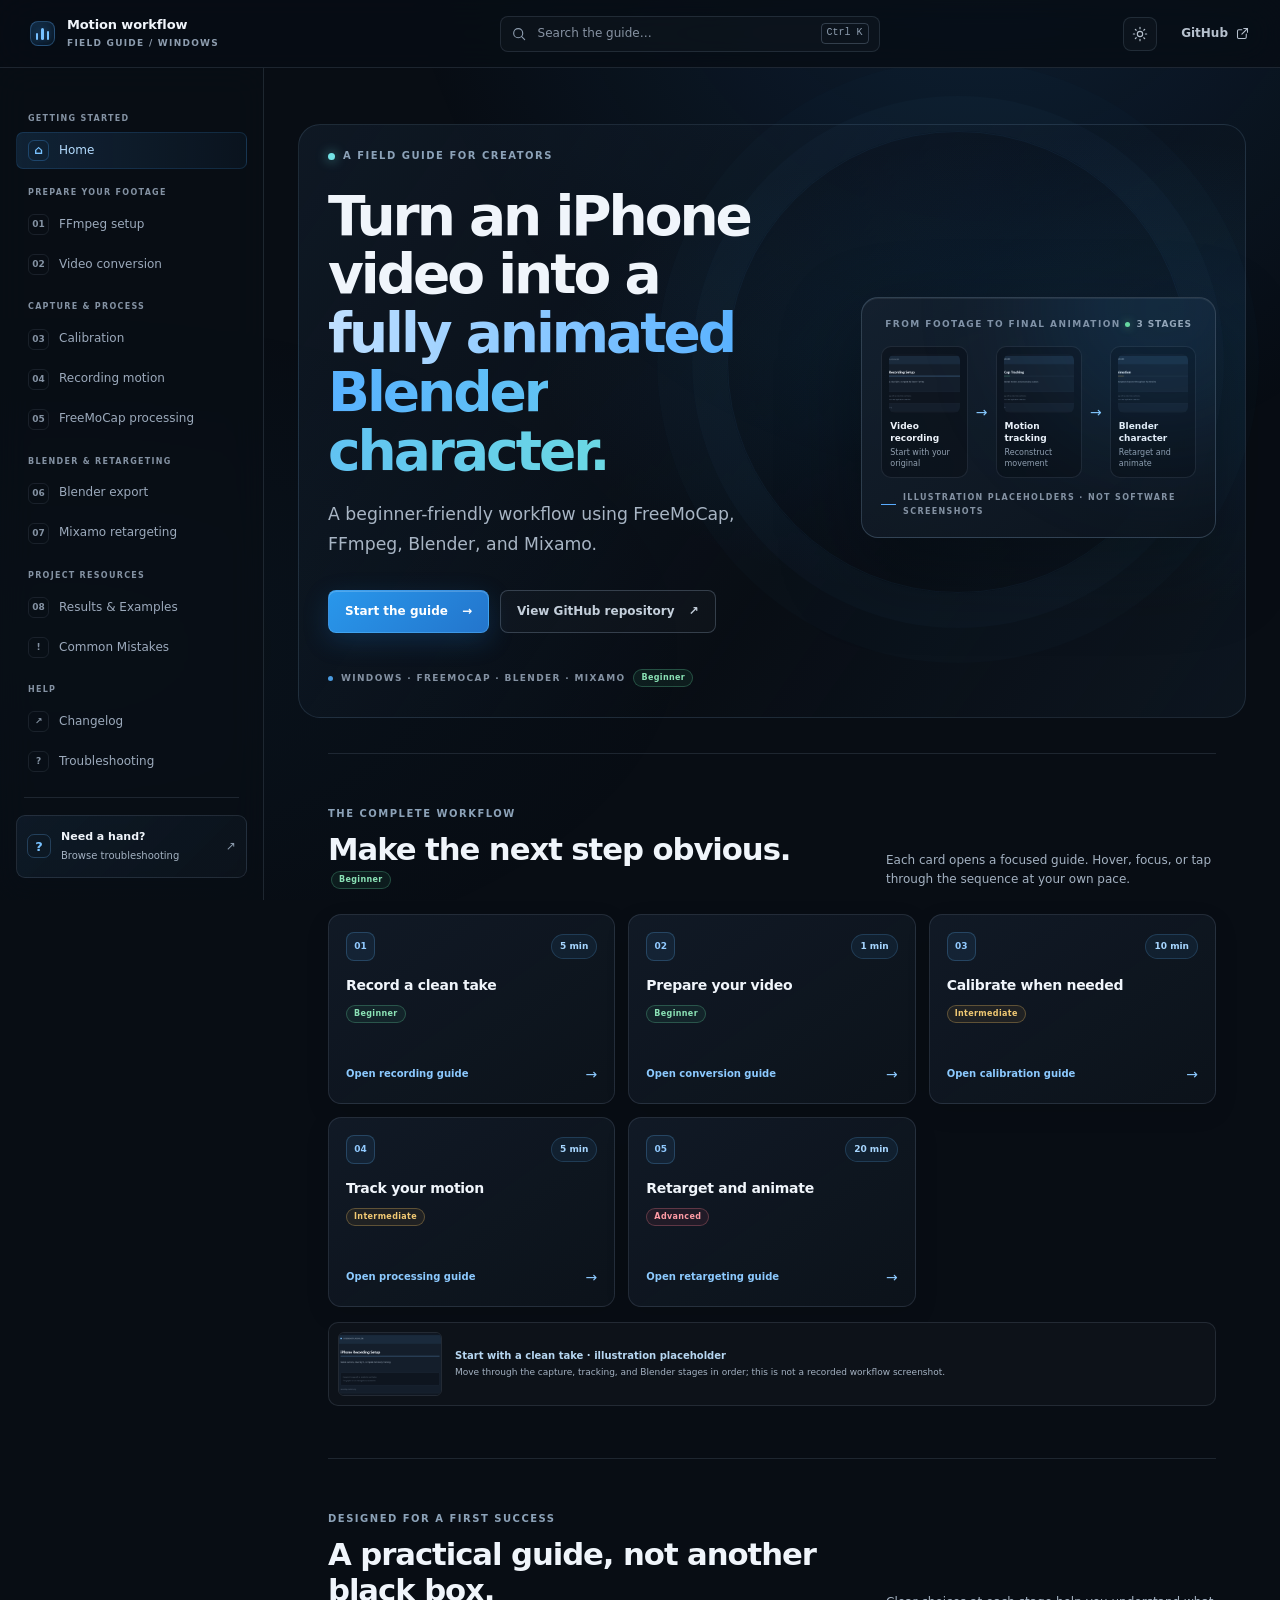
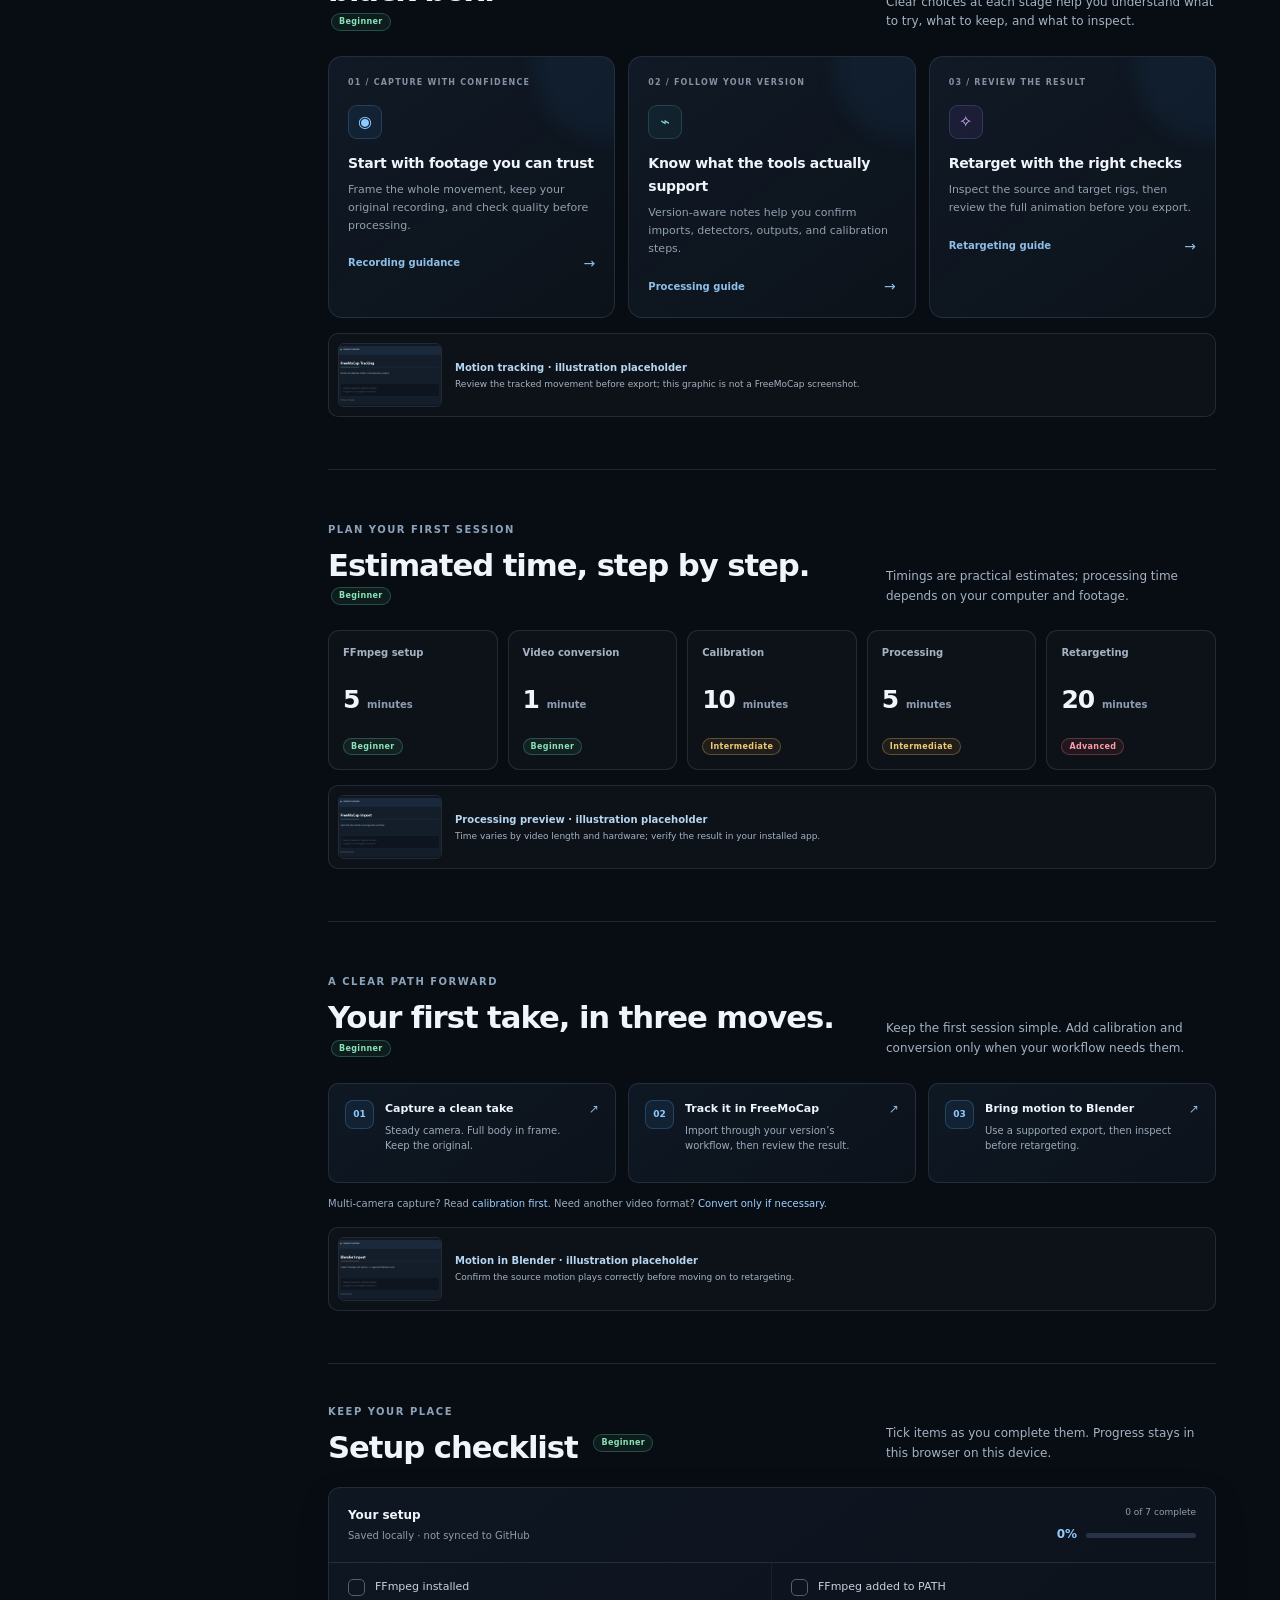
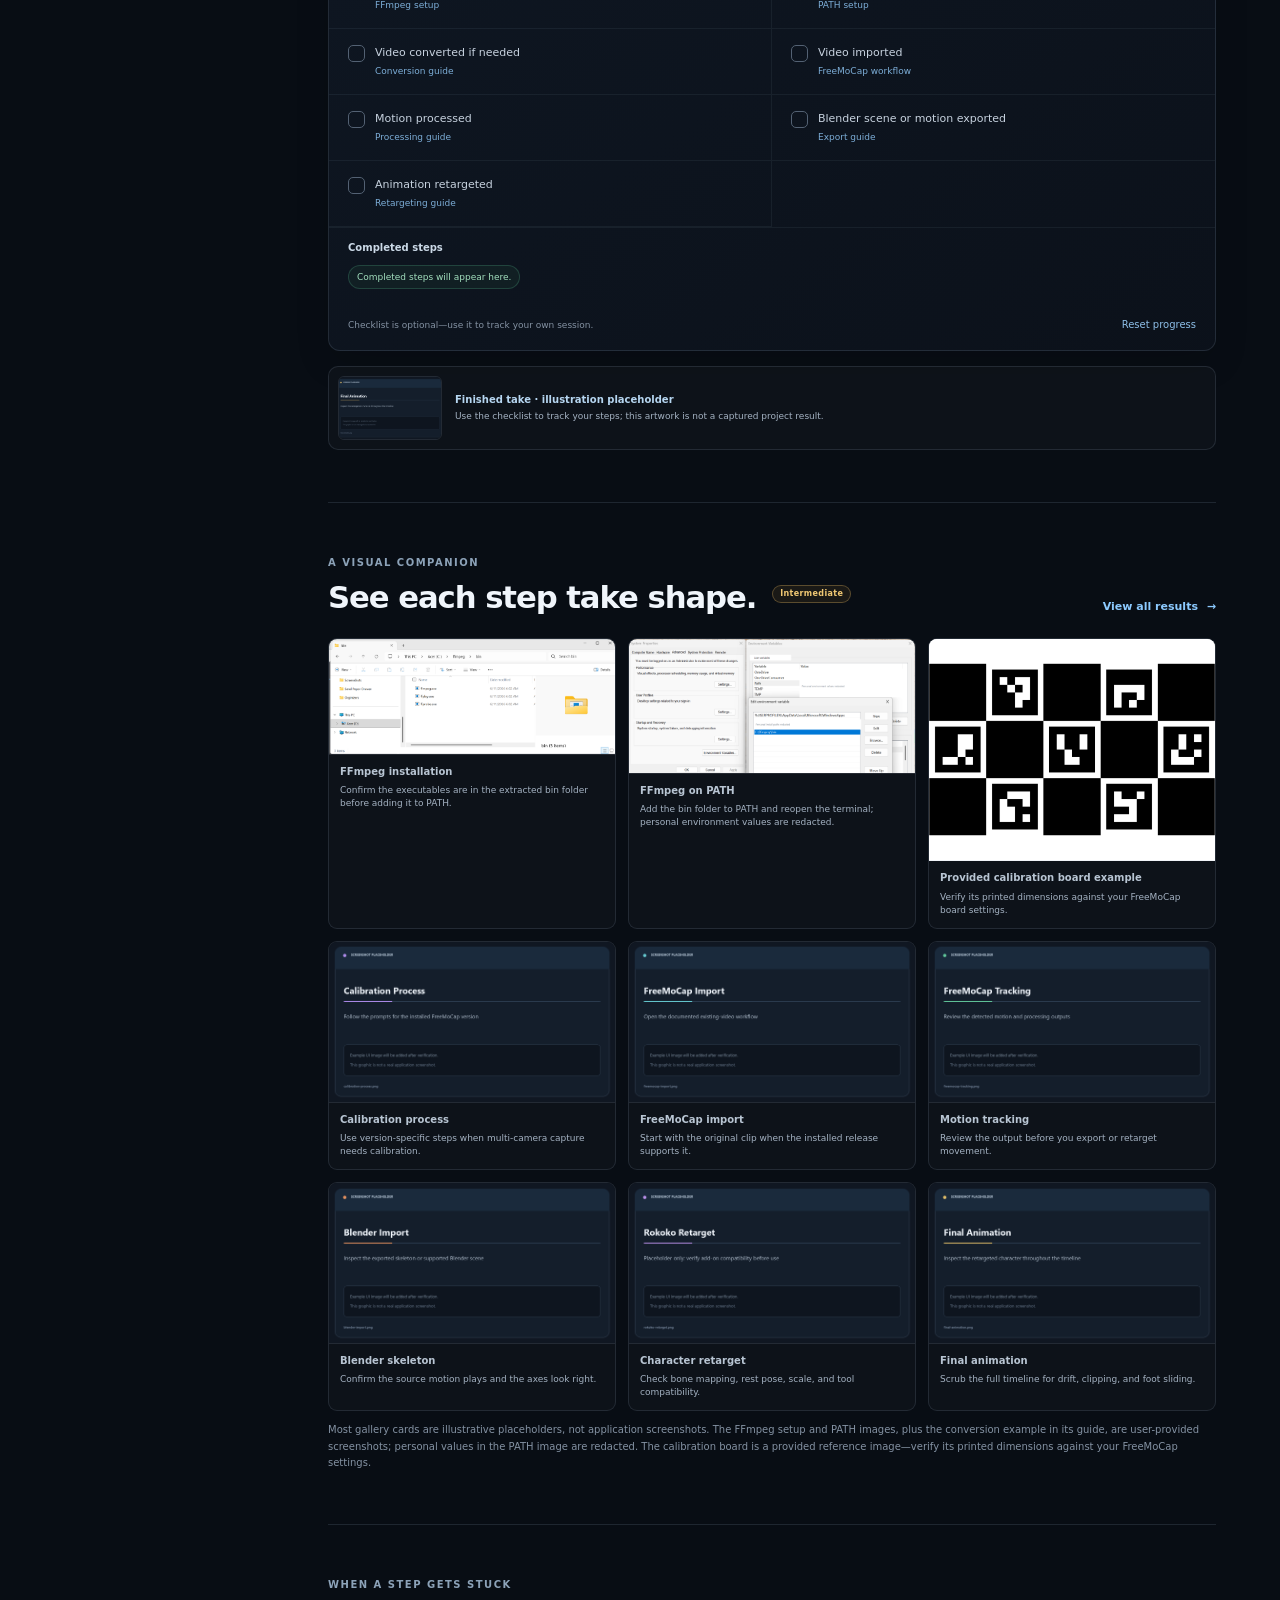
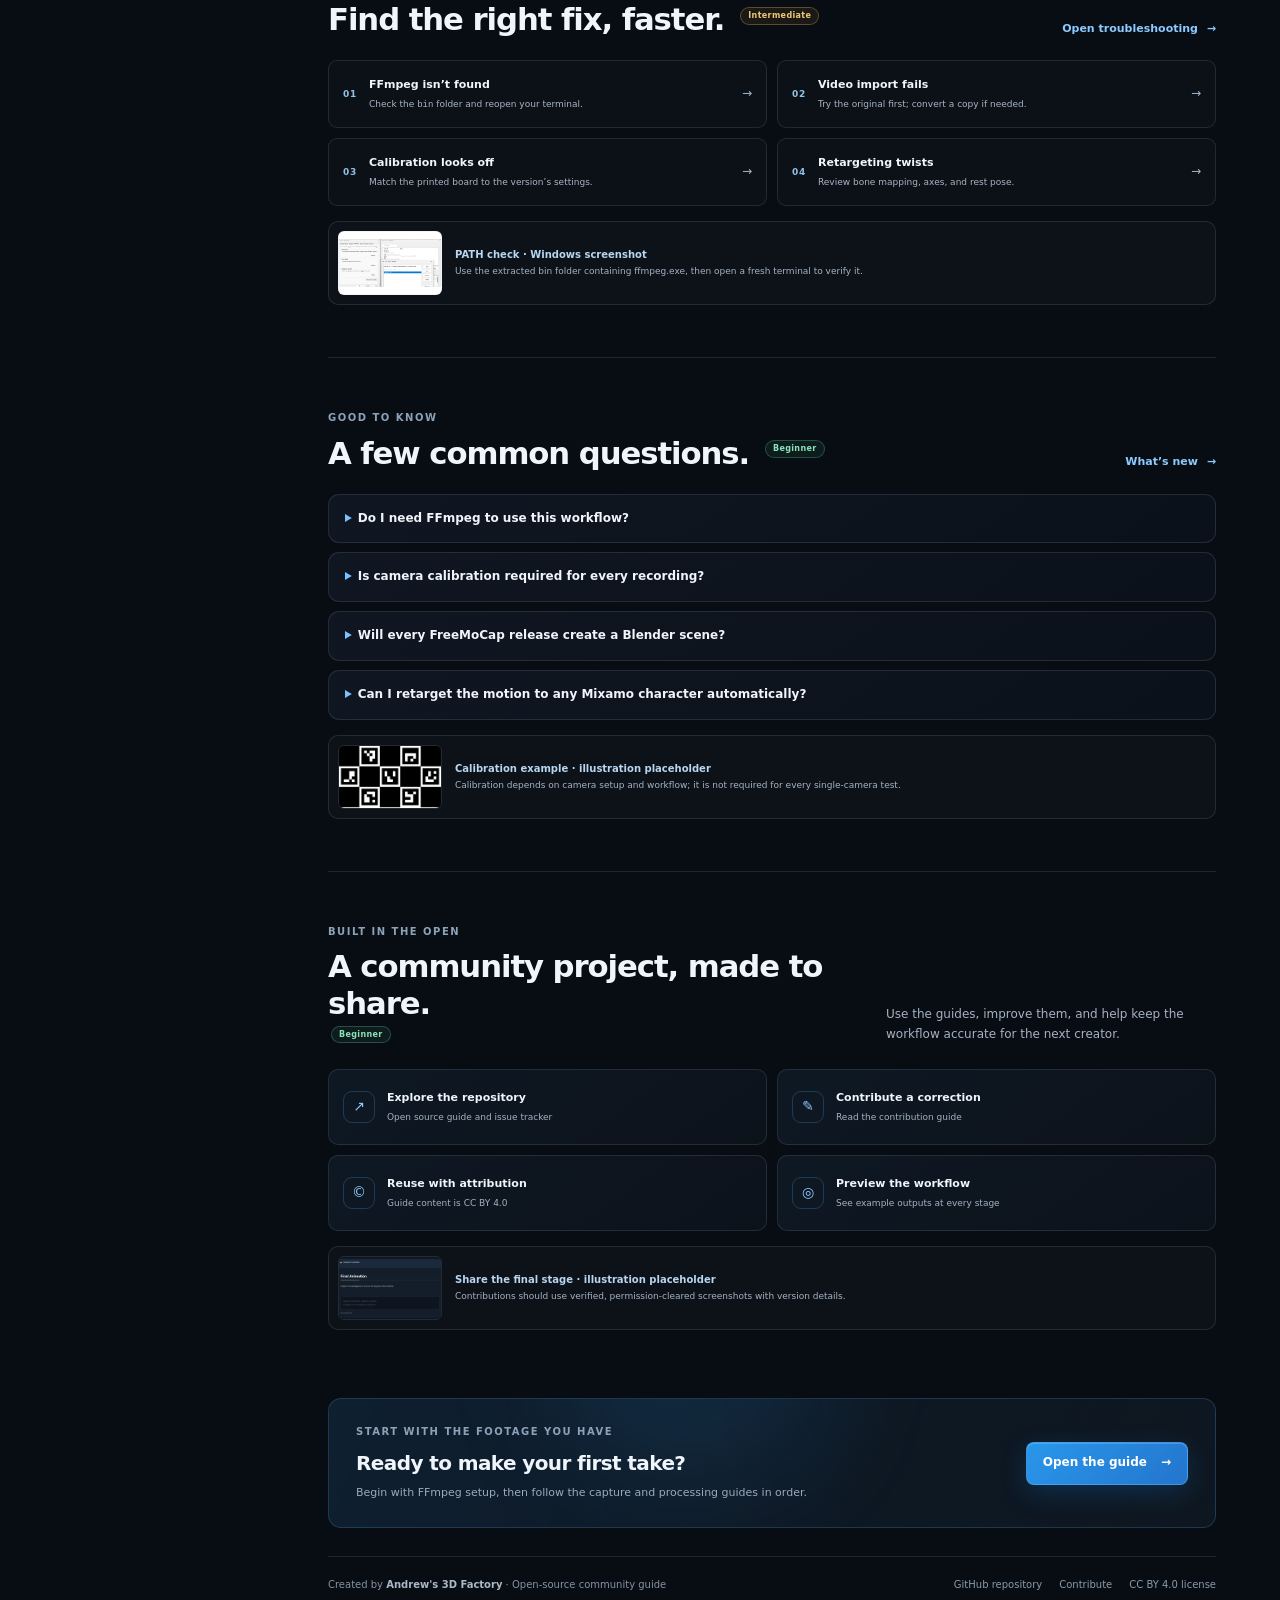
==== commit f13e20aa: "Replace FFmpeg placeholder screenshots Co-authored-by: Copilot App <223556219+Copilot@users.noreply." ====
--- a/index.html
+++ b/index.html
@@ -19,7 +19,7 @@
   <title>FreeMoCap + Blender Motion Capture Workflow</title>
   <link rel="icon" href="favicon.ico" sizes="any">
   <link rel="icon" href="assets/icons/favicon.svg" type="image/svg+xml">
-  <link rel="stylesheet" href="assets/css/site.css?v=11">
+  <link rel="stylesheet" href="assets/css/site.css?v=12">
   <script src="assets/js/site.js?v=11" defer></script>
 </head>
 <body>
@@ -166,8 +166,8 @@
     <section class="section-block screenshot-section" data-difficulty="Intermediate">
       <div class="section-heading"><div><div class="eyebrow">A VISUAL COMPANION</div><h2>See each step take shape.</h2></div><a class="text-link" href="docs/results-examples.html">View all results <span>→</span></a></div>
       <div class="screenshot-grid">
-        <a href="assets/images/ffmpeg-install.png"><figure><img src="assets/images/ffmpeg-install.png" alt="Placeholder illustration for FFmpeg installation"><figcaption><strong>FFmpeg installation</strong><small>Check the extracted folder before adding its bin directory to PATH.</small></figcaption></figure></a>
-        <a href="assets/images/ffmpeg-path.png"><figure><img src="assets/images/ffmpeg-path.png" alt="Placeholder illustration for FFmpeg PATH setup"><figcaption><strong>FFmpeg on PATH</strong><small>Open a fresh terminal to verify Windows can find the executable.</small></figcaption></figure></a>
+        <a href="assets/images/ffmpeg-install.png?v=2"><figure><img class="ffmpeg-screenshot" src="assets/images/ffmpeg-install.png?v=2" alt="Windows File Explorer showing ffmpeg.exe, ffplay.exe, and ffprobe.exe in the extracted FFmpeg bin folder"><figcaption><strong>FFmpeg installation</strong><small>Confirm the executables are in the extracted bin folder before adding it to PATH.</small></figcaption></figure></a>
+        <a href="assets/images/ffmpeg-path.png?v=2"><figure><img class="ffmpeg-screenshot" src="assets/images/ffmpeg-path.png?v=2" alt="Windows Environment Variables editor showing C:\ffmpeg\bin in the user PATH; personal paths are redacted"><figcaption><strong>FFmpeg on PATH</strong><small>Add the bin folder to PATH and reopen the terminal; personal environment values are redacted.</small></figcaption></figure></a>
         <a href="assets/images/calibration-board.png?v=2"><figure><img class="calibration-board-image" src="assets/images/calibration-board.png?v=2" alt="User-provided black-and-white ChArUco calibration board with marker patterns"><figcaption><strong>Provided calibration board example</strong><small>Verify its printed dimensions against your FreeMoCap board settings.</small></figcaption></figure></a>
         <a href="assets/images/calibration-process.png"><figure><img src="assets/images/calibration-process.png" alt="Placeholder illustration for a calibration process"><figcaption><strong>Calibration process</strong><small>Use version-specific steps when multi-camera capture needs calibration.</small></figcaption></figure></a>
         <a href="assets/images/freemocap-import.png"><figure><img src="assets/images/freemocap-import.png" alt="Placeholder illustration for FreeMoCap video import"><figcaption><strong>FreeMoCap import</strong><small>Start with the original clip when the installed release supports it.</small></figcaption></figure></a>
@@ -176,7 +176,7 @@
         <a href="assets/images/rokoko-retarget.png"><figure><img src="assets/images/rokoko-retarget.png" alt="Placeholder illustration for character retargeting"><figcaption><strong>Character retarget</strong><small>Check bone mapping, rest pose, scale, and tool compatibility.</small></figcaption></figure></a>
         <a href="assets/images/final-animation.png"><figure><img src="assets/images/final-animation.png" alt="Placeholder illustration for a final animation"><figcaption><strong>Final animation</strong><small>Scrub the full timeline for drift, clipping, and foot sliding.</small></figcaption></figure></a>
       </div>
-      <p class="placeholder-note">Most cards are illustrative placeholders, not application screenshots. The calibration board is a provided reference image; verify its printed dimensions against your FreeMoCap settings.</p>
+      <p class="placeholder-note">Most gallery cards are illustrative placeholders, not application screenshots. The FFmpeg setup and PATH images, plus the conversion example in its guide, are user-provided screenshots; personal values in the PATH image are redacted. The calibration board is a provided reference image—verify its printed dimensions against your FreeMoCap settings.</p>
     </section>
 
     <section class="section-block trouble-section" data-difficulty="Intermediate">
@@ -190,7 +190,7 @@
         <a class="trouble-card" href="docs/troubleshooting.html#calibration" aria-label="Troubleshoot calibration issues"><span class="trouble-mark" aria-hidden="true">03</span><span><strong>Calibration looks off</strong><small>Match the printed board to the version’s settings.</small></span><span class="trouble-arrow" aria-hidden="true">→</span></a>
         <a class="trouble-card" href="docs/troubleshooting.html#retargeting" aria-label="Troubleshoot motion retargeting"><span class="trouble-mark" aria-hidden="true">04</span><span><strong>Retargeting twists</strong><small>Review bone mapping, axes, and rest pose.</small></span><span class="trouble-arrow" aria-hidden="true">→</span></a>
       </div>
-      <figure class="section-visual-note"><img src="assets/images/ffmpeg-path.png" alt="Placeholder illustration for finding FFmpeg on PATH"><figcaption><strong>PATH check · illustration placeholder</strong><span>Check the actual FFmpeg bin folder in a fresh terminal when the command is missing.</span></figcaption></figure>
+      <figure class="section-visual-note"><img class="ffmpeg-screenshot" src="assets/images/ffmpeg-path.png?v=2" alt="Windows Environment Variables editor with C:\ffmpeg\bin selected in the user PATH; personal paths are redacted"><figcaption><strong>PATH check · Windows screenshot</strong><span>Use the extracted bin folder containing ffmpeg.exe, then open a fresh terminal to verify it.</span></figcaption></figure>
     </section>
 
     <section class="section-block faq-section" data-difficulty="Beginner" aria-labelledby="faq-heading">
--- a/assets/css/site.css
+++ b/assets/css/site.css
@@ -210,6 +210,7 @@
 .screenshot-grid { display: grid; grid-template-columns: repeat(3, 1fr); gap: 12px; }
 .screenshot-grid a { display: block; overflow: hidden; border: 1px solid var(--border); border-radius: 9px; background: rgba(255,255,255,.025); color: #b8c5d3; font-size: 10px; transition: transform .2s, border-color .2s; }
 .screenshot-grid img { display: block; width: 100%; max-width: 100%; height: auto; aspect-ratio: 1.78; object-fit: cover; border-bottom: 1px solid var(--border); }
+.screenshot-grid img.ffmpeg-screenshot { aspect-ratio: auto; object-fit: contain; background: #101318; }
 .screenshot-grid .calibration-board-image { aspect-ratio: auto; object-fit: contain; background: #fff; }
 .screenshot-grid figure { margin: 0; }
 .screenshot-grid figcaption { display: grid; gap: 4px; padding: 9px 11px 11px; }
@@ -218,6 +219,7 @@
 .screenshot-grid a:hover, .screenshot-grid a:focus-visible { transform: translateY(-3px); border-color: rgba(95,174,236,.36); color: white; }
 .section-visual-note { display: flex; align-items: center; gap: 13px; margin: 15px 0 0; padding: 9px; border: 1px solid var(--border); border-radius: 10px; background: rgba(255,255,255,.022); }
 .section-visual-note img { display: block; width: 104px; height: 64px; flex: none; margin: 0; border: 1px solid var(--border); border-radius: 6px; object-fit: cover; }
+.section-visual-note img.ffmpeg-screenshot { object-fit: contain; background: #fff; }
 .section-visual-note figcaption { display: grid; gap: 3px; color: var(--muted); font-size: 9px; line-height: 1.5; }
 .section-visual-note figcaption strong { color: #b6d6f1; font-size: 10px; }
 .placeholder-note { margin: 11px 0 0; color: #8492a3; font-size: 10px; }
@@ -275,6 +277,7 @@
 .doc-screenshot { width: 100%; }
 .doc-figure { margin: 20px 0 25px; padding: 10px; border: 1px solid var(--border); border-radius: 11px; background: rgba(255,255,255,.025); }
 .doc-figure .doc-screenshot { width: 100%; height: auto; margin: 0; aspect-ratio: 1.78; object-fit: cover; }
+.doc-figure .doc-screenshot.ffmpeg-screenshot { aspect-ratio: auto; object-fit: contain; background: #101318; }
 .doc-figure .calibration-board-image { aspect-ratio: auto; object-fit: contain; background: #fff; }
 .doc-figure figcaption { display: grid; gap: 4px; padding: 10px 3px 2px; color: var(--muted); font-size: 10px; line-height: 1.55; }
 .doc-figure figcaption strong { color: #b6d6f1; font-size: 10px; }
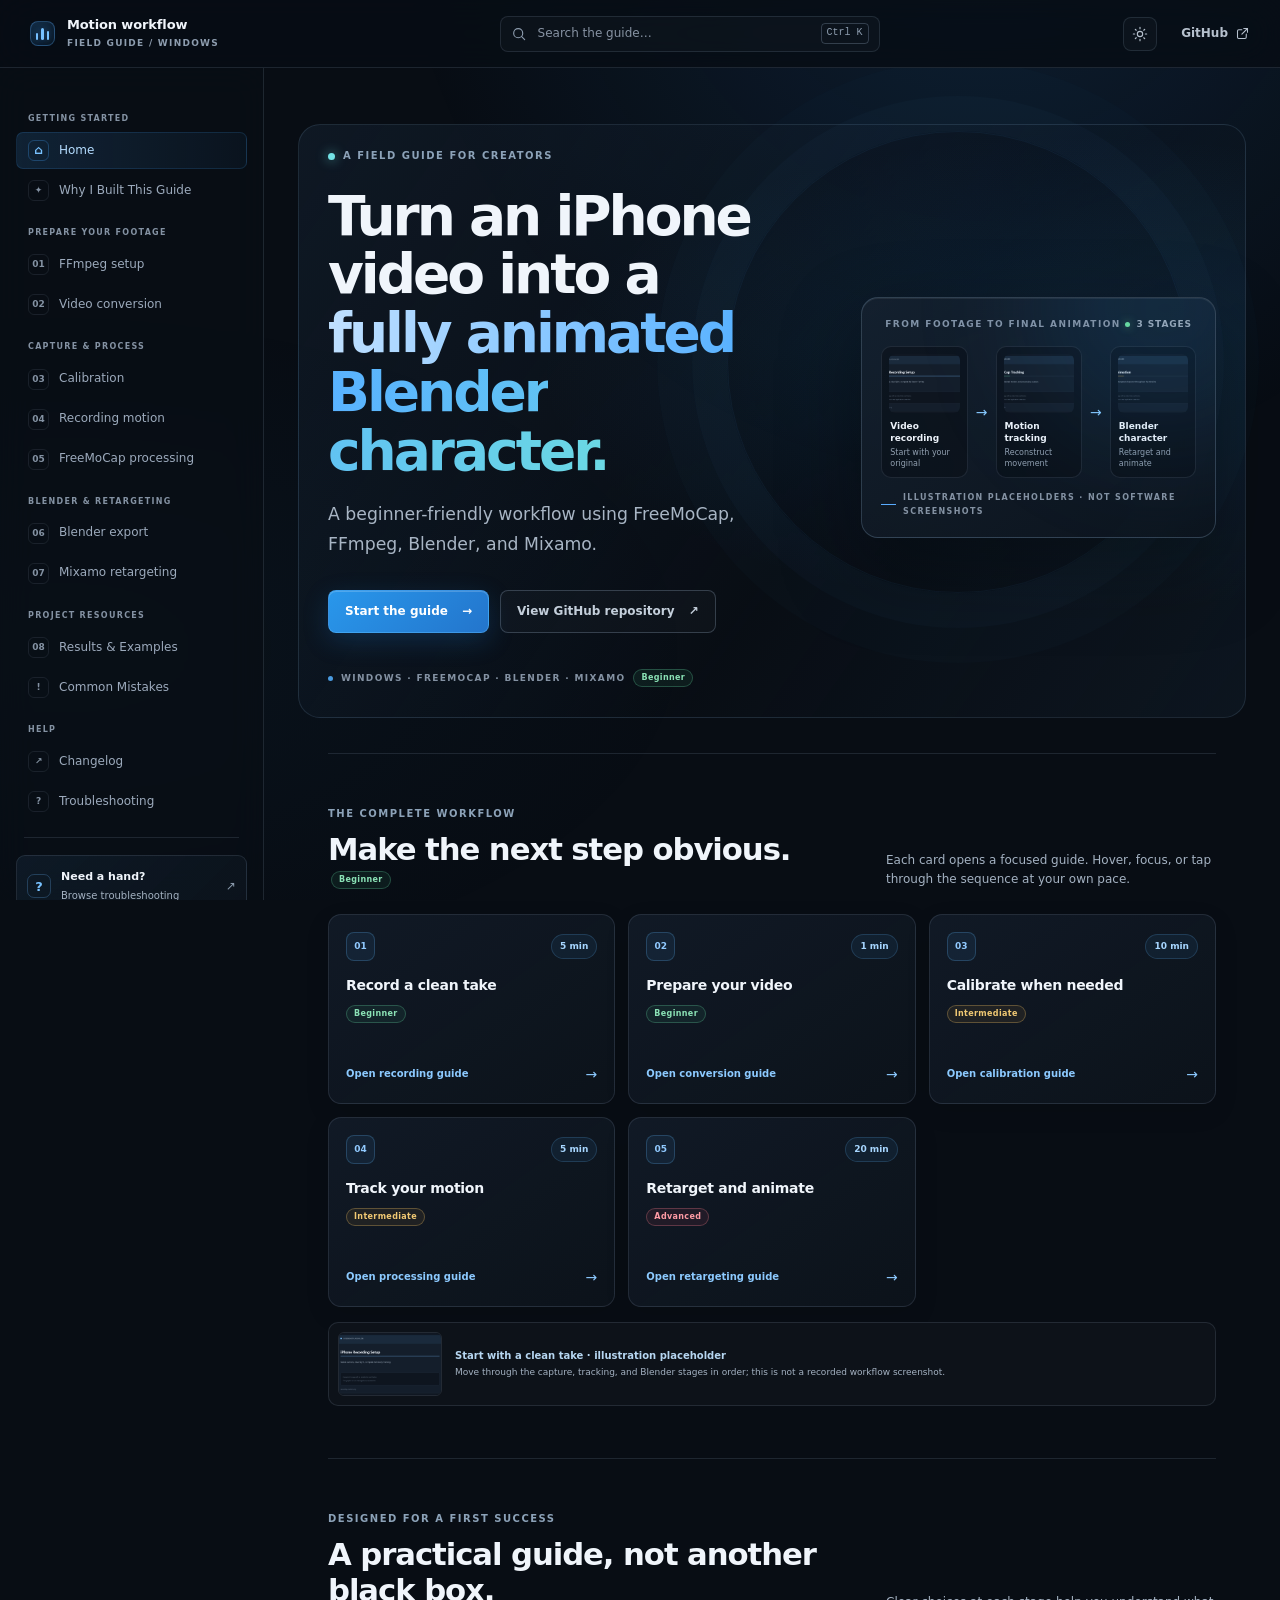
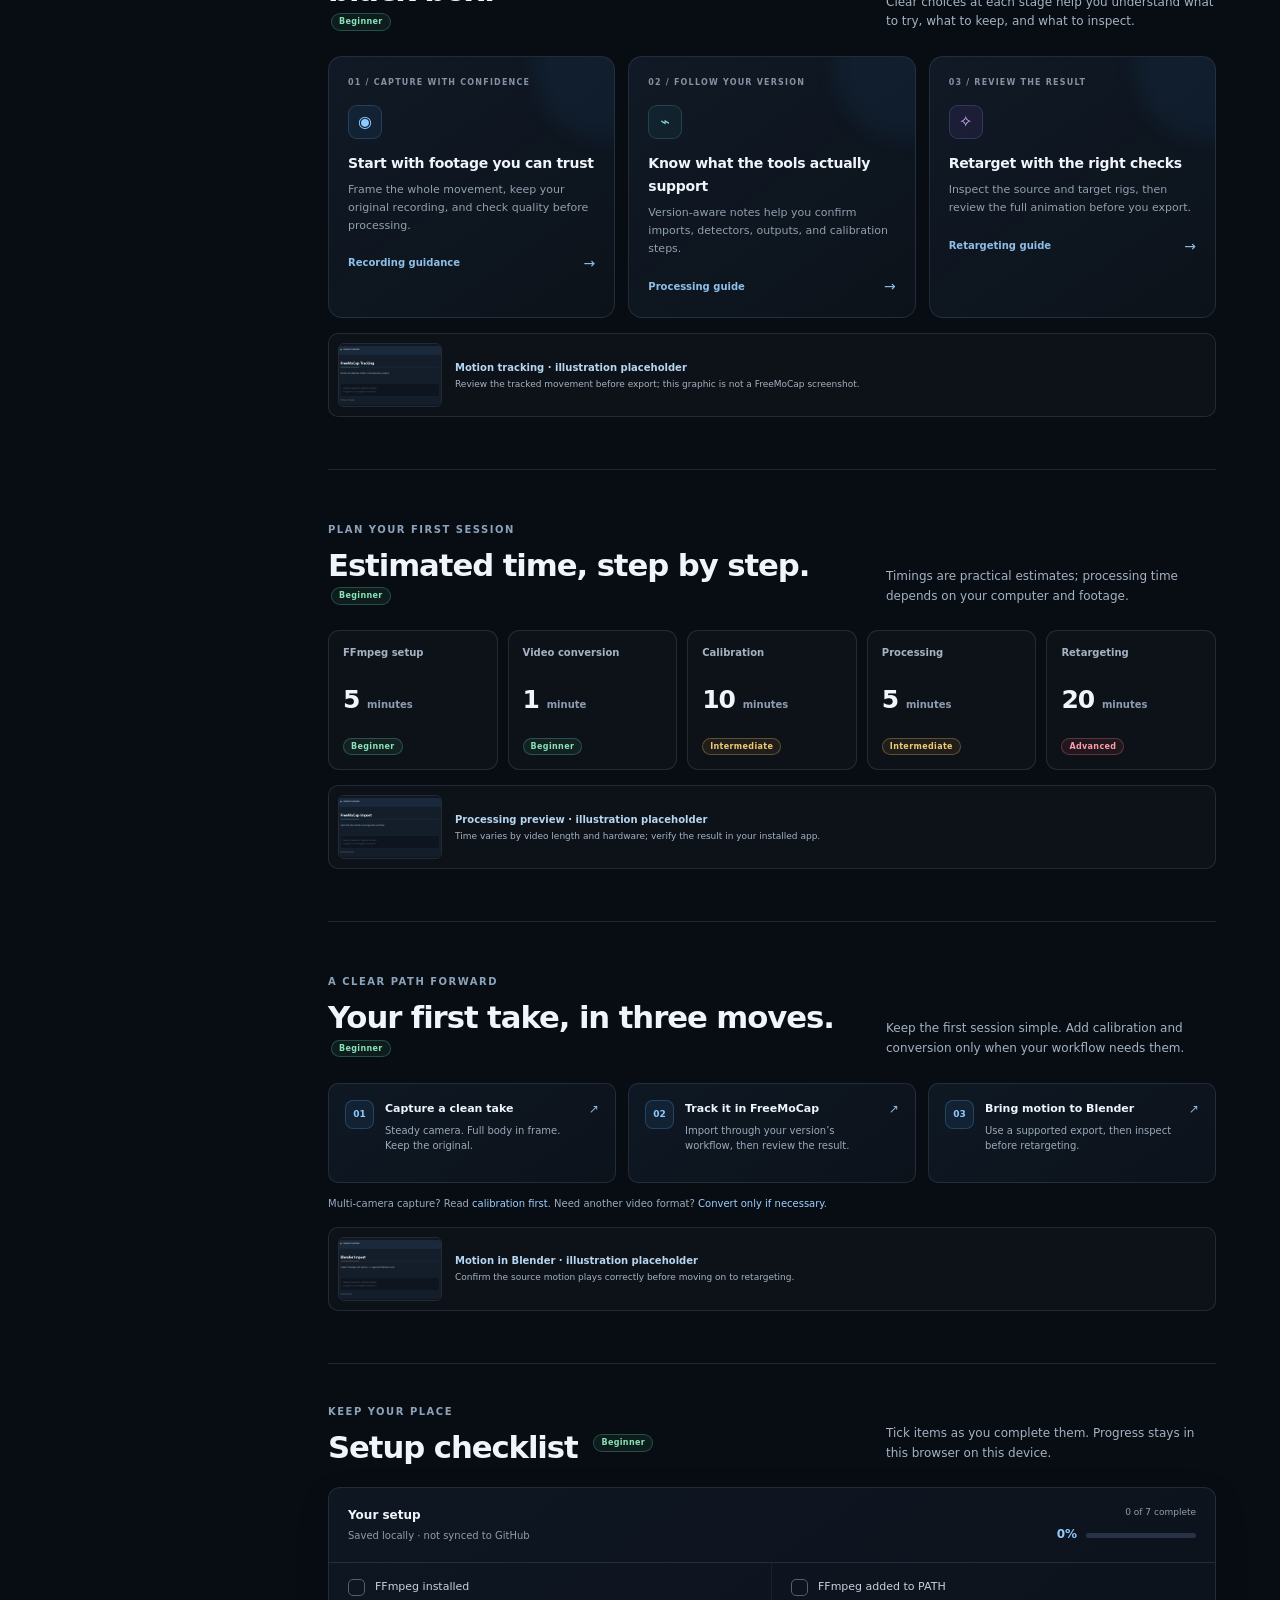
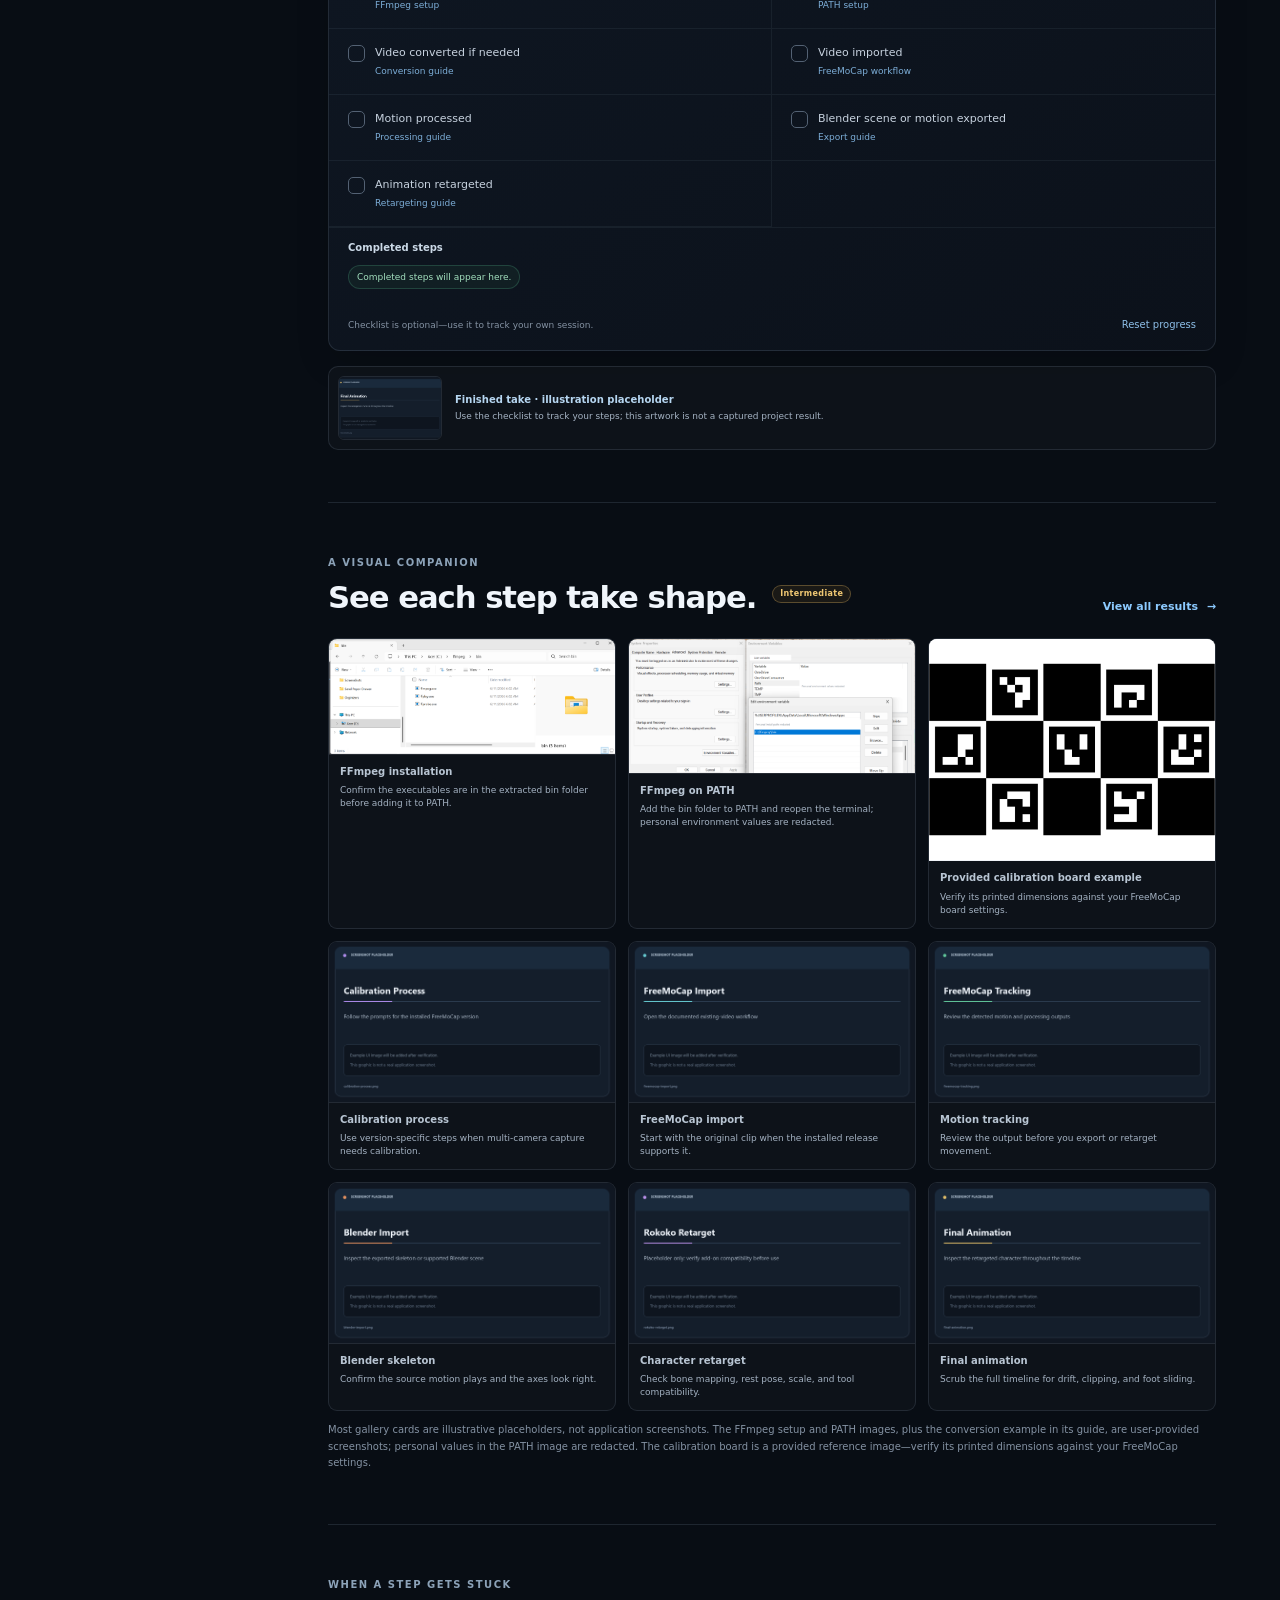
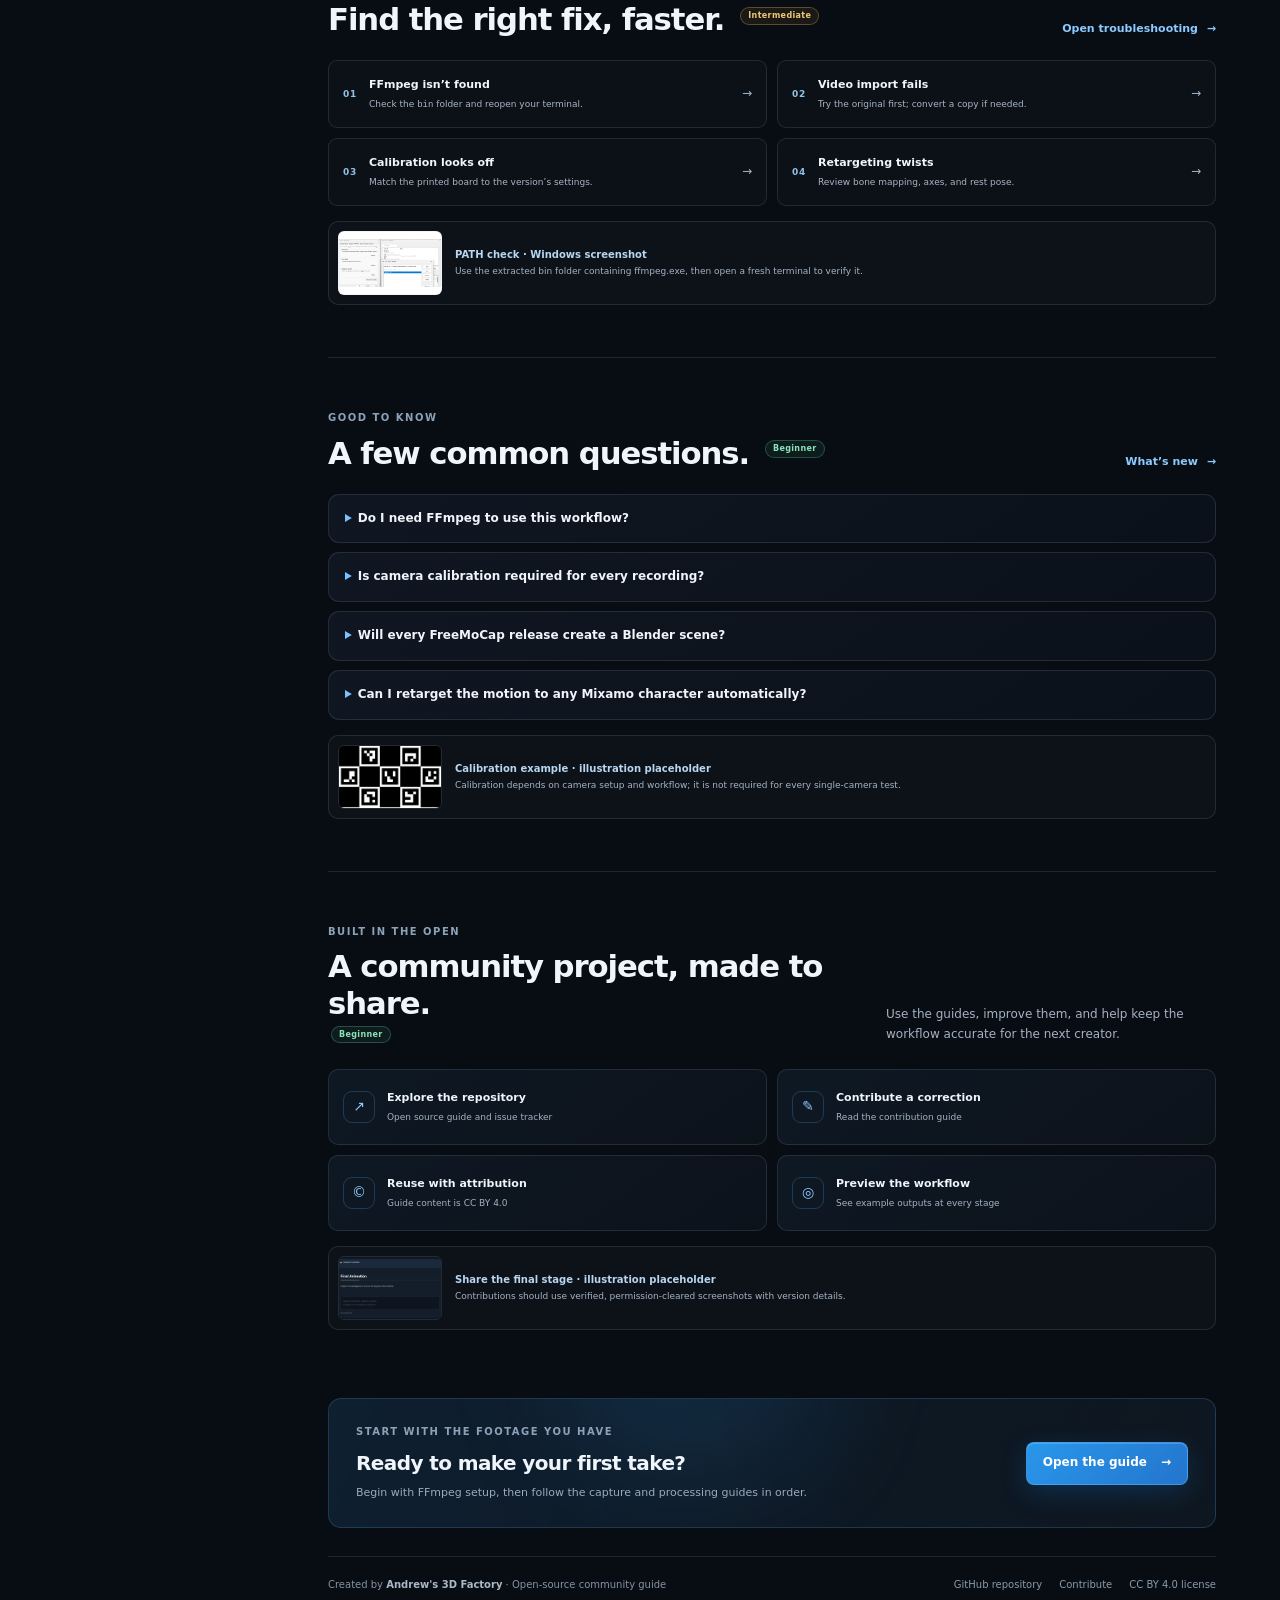
==== commit 59459f11: "Add personal origin story page Co-authored-by: Copilot App <223556219+Copilot@users.noreply.github.c" ====
--- a/index.html
+++ b/index.html
@@ -20,7 +20,7 @@
   <link rel="icon" href="favicon.ico" sizes="any">
   <link rel="icon" href="assets/icons/favicon.svg" type="image/svg+xml">
   <link rel="stylesheet" href="assets/css/site.css?v=12">
-  <script src="assets/js/site.js?v=11" defer></script>
+  <script src="assets/js/site.js?v=12" defer></script>
 </head>
 <body>
   <a class="skip-link" href="#main-content">Skip to content</a>
--- a/assets/css/site.css
+++ b/assets/css/site.css
@@ -497,3 +497,87 @@
   .doc-pager { gap: 7px; }.pager-link { padding: 9px; }
   .back-to-top { right: 14px; bottom: 14px; }
 }
+
+.story-hero {
+  position: relative;
+  display: grid;
+  grid-template-columns: minmax(0, 1.15fr) minmax(230px, .85fr);
+  gap: 28px;
+  align-items: center;
+  margin: 22px 0 34px;
+  padding: 27px;
+  overflow: hidden;
+  border: 1px solid rgba(86, 162, 222, .25);
+  border-radius: 18px;
+  background: radial-gradient(ellipse at 86% 16%, rgba(52, 130, 187, .17), transparent 43%), linear-gradient(135deg, rgba(20, 40, 59, .93), rgba(11, 17, 26, .96));
+  box-shadow: 0 20px 55px rgba(0, 0, 0, .2);
+}
+.story-hero::before { position: absolute; top: -170px; right: -80px; width: 330px; height: 330px; border-radius: 50%; background: rgba(57, 147, 215, .12); content: ""; filter: blur(35px); pointer-events: none; }
+.story-hero-copy { position: relative; z-index: 1; }
+.story-hero .doc-label { margin-top: 0; }
+.story-hero .doc-title { margin: 12px 0 0; }
+.story-hero-subtitle { margin: 8px 0 13px; color: #b7dcf8; font-size: clamp(17px, 2vw, 22px); font-weight: 560; letter-spacing: -.025em; line-height: 1.4; }
+.story-hero-intro { max-width: 560px; margin: 0; color: var(--muted); font-size: 13px; }
+.story-hero-art { position: relative; z-index: 1; display: grid; gap: 10px; align-content: center; min-height: 250px; padding: 16px; border: 1px solid rgba(159, 181, 207, .14); border-radius: 14px; background: rgba(4, 10, 17, .36); }
+.story-source-cloud { display: grid; grid-template-columns: repeat(2, minmax(0, 1fr)); gap: 8px; }
+.story-source-card { display: grid; gap: 2px; min-width: 0; padding: 8px 10px; border: 1px solid var(--border); border-radius: 9px; background: rgba(255, 255, 255, .035); }
+.story-source-card small { color: var(--blue-bright); font-size: 8px; font-weight: 760; letter-spacing: .12em; }
+.story-source-card strong { overflow: hidden; color: #e7f0f8; font-size: 11px; font-weight: 620; text-overflow: ellipsis; white-space: nowrap; }
+.story-visual-core { display: flex; align-items: center; justify-content: center; gap: 10px; padding: 9px; border: 1px solid rgba(69, 165, 255, .22); border-radius: 9px; background: linear-gradient(100deg, rgba(69, 165, 255, .13), rgba(115, 226, 230, .07)); color: #d7edff; font-size: 11px; }
+.story-visual-core span { color: var(--blue-bright); font-size: 18px; line-height: 1; }
+.story-timeline { position: relative; display: grid; gap: 0; margin: 10px 0 30px; padding: 0; list-style: none; }
+.story-timeline::before { position: absolute; top: 16px; bottom: 25px; left: 14px; width: 1px; background: linear-gradient(rgba(69, 165, 255, .52), rgba(69, 165, 255, .08)); content: ""; }
+.story-timeline-item { position: relative; display: grid; grid-template-columns: 30px minmax(0, 1fr); gap: 16px; align-items: start; padding-bottom: 27px; }
+.story-timeline-item:last-child { padding-bottom: 0; }
+.story-timeline-marker { position: relative; z-index: 1; display: grid; width: 30px; height: 30px; place-items: center; border: 1px solid rgba(69, 165, 255, .28); border-radius: 9px; background: var(--panel); color: var(--blue-bright); font-size: 9px; font-weight: 750; }
+.story-kicker { margin: 1px 0 4px !important; color: var(--blue-bright); font-size: 9px; font-weight: 760; letter-spacing: .14em; }
+.story-beat h2 { margin: 2px 0 9px !important; padding: 0 !important; border: 0 !important; font-size: 20px !important; }
+.story-beat p:not(.story-kicker) { margin: 7px 0; }
+.story-quote { margin: 29px 0 20px; padding: 18px 20px; border: 1px solid rgba(69, 165, 255, .2); border-left: 3px solid var(--blue); border-radius: 0 12px 12px 0; background: linear-gradient(100deg, rgba(69, 165, 255, .085), rgba(69, 165, 255, .02)); }
+.story-quote p { margin: 0; color: var(--text); font-size: clamp(16px, 2vw, 19px); font-weight: 540; letter-spacing: -.015em; line-height: 1.55; }
+.story-quote footer { margin-top: 10px; color: var(--muted); font-size: 11px; }
+.story-punchline { margin: 23px 0 5px !important; color: var(--blue-bright); font-size: clamp(26px, 4vw, 34px); font-weight: 680; letter-spacing: -.045em; line-height: 1.2; }
+.story-content > p { margin: 8px 0 18px; }
+.story-workflow-section, .story-mistakes-section, .story-docs-section, .story-closing { margin-top: 37px; }
+.story-content .story-workflow-section > h2, .story-content .story-mistakes-section > h2, .story-content .story-docs-section > h2, .story-content .story-closing > h2 { margin-top: 0; }
+.story-workflow-section > p, .story-mistakes-section > p, .story-docs-section > p, .story-closing > p { margin: 8px 0 14px; }
+.story-workflow { display: grid; gap: 0; max-width: 470px; margin: 20px auto 23px; padding: 0; list-style: none; }
+.story-workflow li { position: relative; display: grid; justify-items: center; padding-bottom: 23px; }
+.story-workflow li:last-child { padding-bottom: 0; }
+.story-workflow li:not(:last-child)::after { position: absolute; bottom: 1px; left: 50%; color: var(--blue-bright); content: "↓"; font-size: 17px; line-height: 1; transform: translateX(-50%); }
+.story-workflow-step { display: flex; align-items: center; gap: 12px; width: 100%; min-height: 49px; padding: 8px 13px; border: 1px solid var(--border); border-radius: 10px; background: linear-gradient(110deg, rgba(69, 165, 255, .075), rgba(255, 255, 255, .018)); color: var(--text); font-size: 12px; font-weight: 590; transition: transform .18s ease, border-color .18s ease, background .18s ease, box-shadow .18s ease; }
+.story-workflow-step:hover { transform: translateY(-2px); border-color: rgba(69, 165, 255, .44); background: rgba(69, 165, 255, .1); box-shadow: 0 8px 22px rgba(0, 0, 0, .16); color: var(--text); }
+.story-workflow-number { display: grid; flex: none; width: 24px; height: 24px; place-items: center; border: 1px solid var(--border-strong); border-radius: 7px; color: var(--blue-bright); font-size: 9px; font-weight: 740; }
+.story-mistake-list { display: grid; grid-template-columns: repeat(2, minmax(0, 1fr)); gap: 8px; margin: 16px 0 0; padding: 0; list-style: none; }
+.story-mistake-list li { min-width: 0; }
+.story-mistake-list a { display: flex; align-items: center; min-height: 44px; padding: 9px 12px; border: 1px solid var(--border); border-radius: 9px; background: rgba(255, 255, 255, .025); color: var(--muted); font-size: 11px; transition: border-color .18s ease, background .18s ease, color .18s ease; }
+.story-mistake-list a:hover { border-color: rgba(69, 165, 255, .35); background: rgba(69, 165, 255, .07); color: var(--text); }
+.story-quote-closing { margin-top: 21px; }
+
+[data-theme="light"] .story-hero { border-color: rgba(39, 114, 173, .2); background: radial-gradient(ellipse at 86% 16%, rgba(52, 130, 187, .11), transparent 43%), linear-gradient(135deg, #f3f8fc, #eaf2f8); box-shadow: 0 18px 48px rgba(33, 75, 110, .1); }
+[data-theme="light"] .story-hero-subtitle { color: #315d7e; }
+[data-theme="light"] .story-hero-art { border-color: rgba(39, 74, 105, .13); background: rgba(255, 255, 255, .58); }
+[data-theme="light"] .story-source-card { background: rgba(255, 255, 255, .82); }
+[data-theme="light"] .story-source-card strong { color: #263f56; }
+[data-theme="light"] .story-visual-core { border-color: rgba(39, 114, 173, .2); background: linear-gradient(100deg, rgba(69, 165, 255, .1), rgba(115, 226, 230, .08)); color: #234762; }
+[data-theme="light"] .story-timeline-marker { background: #fff; }
+[data-theme="light"] .story-quote { border-color: rgba(39, 114, 173, .18); border-left-color: var(--blue); background: linear-gradient(100deg, rgba(69, 165, 255, .07), rgba(69, 165, 255, .025)); }
+[data-theme="light"] .story-workflow-step { background: linear-gradient(110deg, rgba(69, 165, 255, .055), rgba(255, 255, 255, .9)); }
+[data-theme="light"] .story-workflow-step:hover, [data-theme="light"] .story-mistake-list a:hover { background: rgba(69, 165, 255, .1); }
+[data-theme="light"] .story-mistake-list a { background: rgba(255, 255, 255, .74); }
+
+@media (max-width: 850px) {
+  .story-hero { grid-template-columns: minmax(0, 1fr); }
+  .story-hero-art { width: 100%; max-width: 560px; min-height: 0; justify-self: center; }
+}
+@media (max-width: 620px) {
+  .story-hero { gap: 20px; margin-top: 17px; padding: 20px; }
+  .story-hero-art { padding: 11px; }
+  .story-timeline-item { grid-template-columns: 27px minmax(0, 1fr); gap: 12px; }
+  .story-timeline-marker { width: 27px; height: 27px; }
+  .story-timeline::before { left: 13px; }
+  .story-beat h2 { font-size: 18px !important; }
+  .story-mistake-list { grid-template-columns: 1fr; }
+  .story-quote { padding: 15px 16px; }
+  .story-workflow-step { min-height: 46px; }
+}
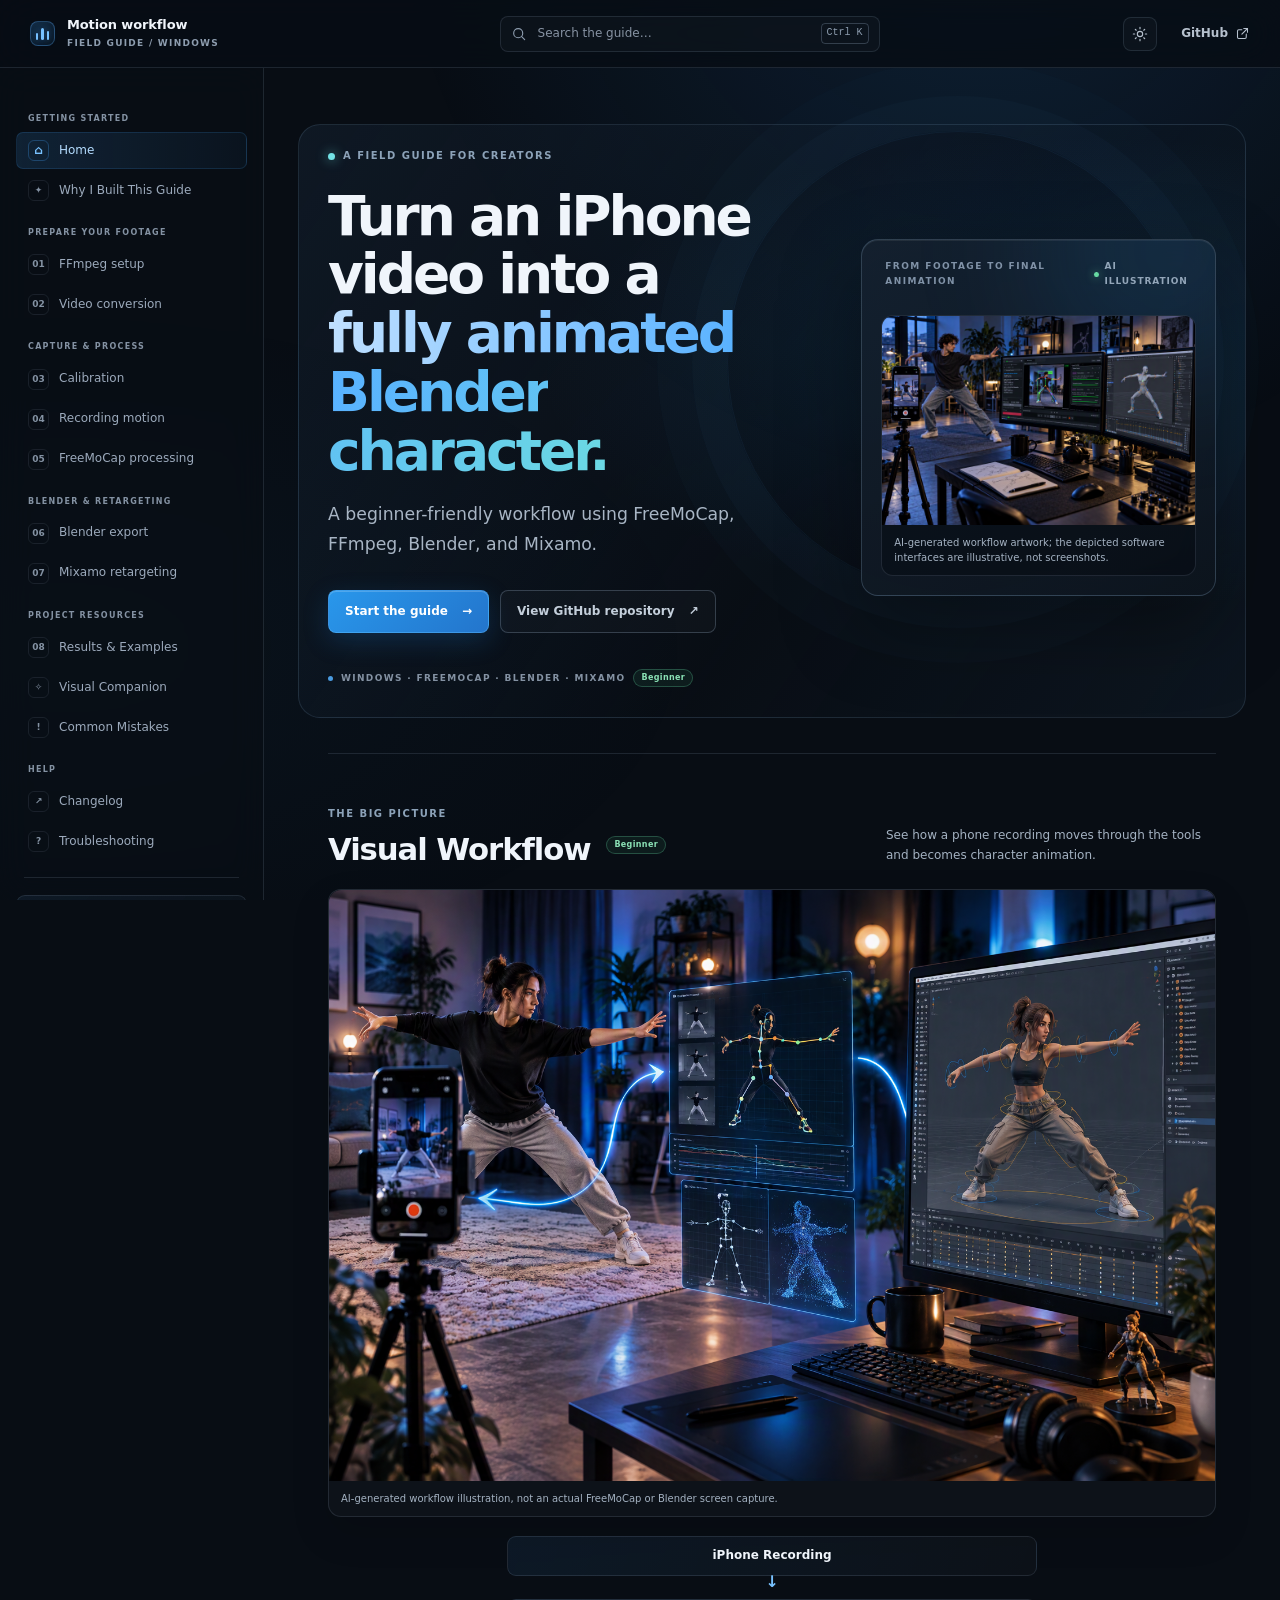
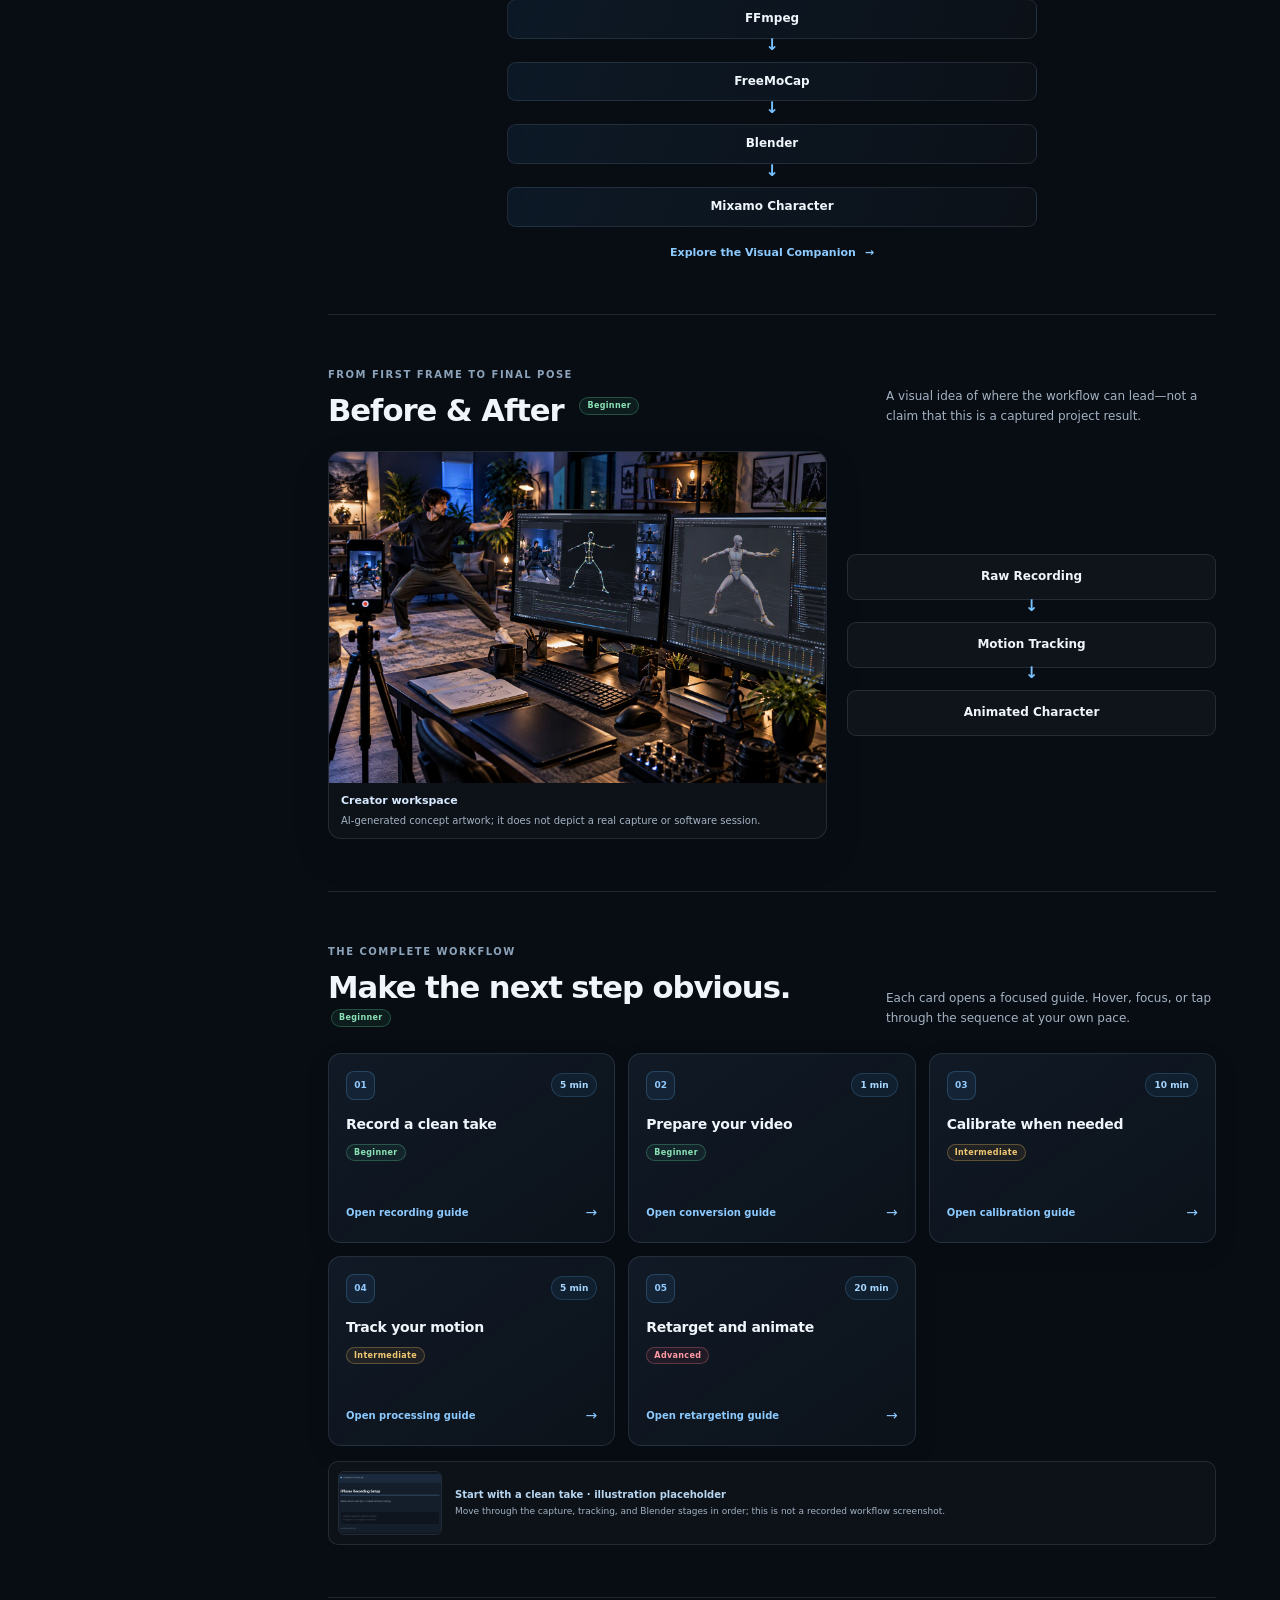
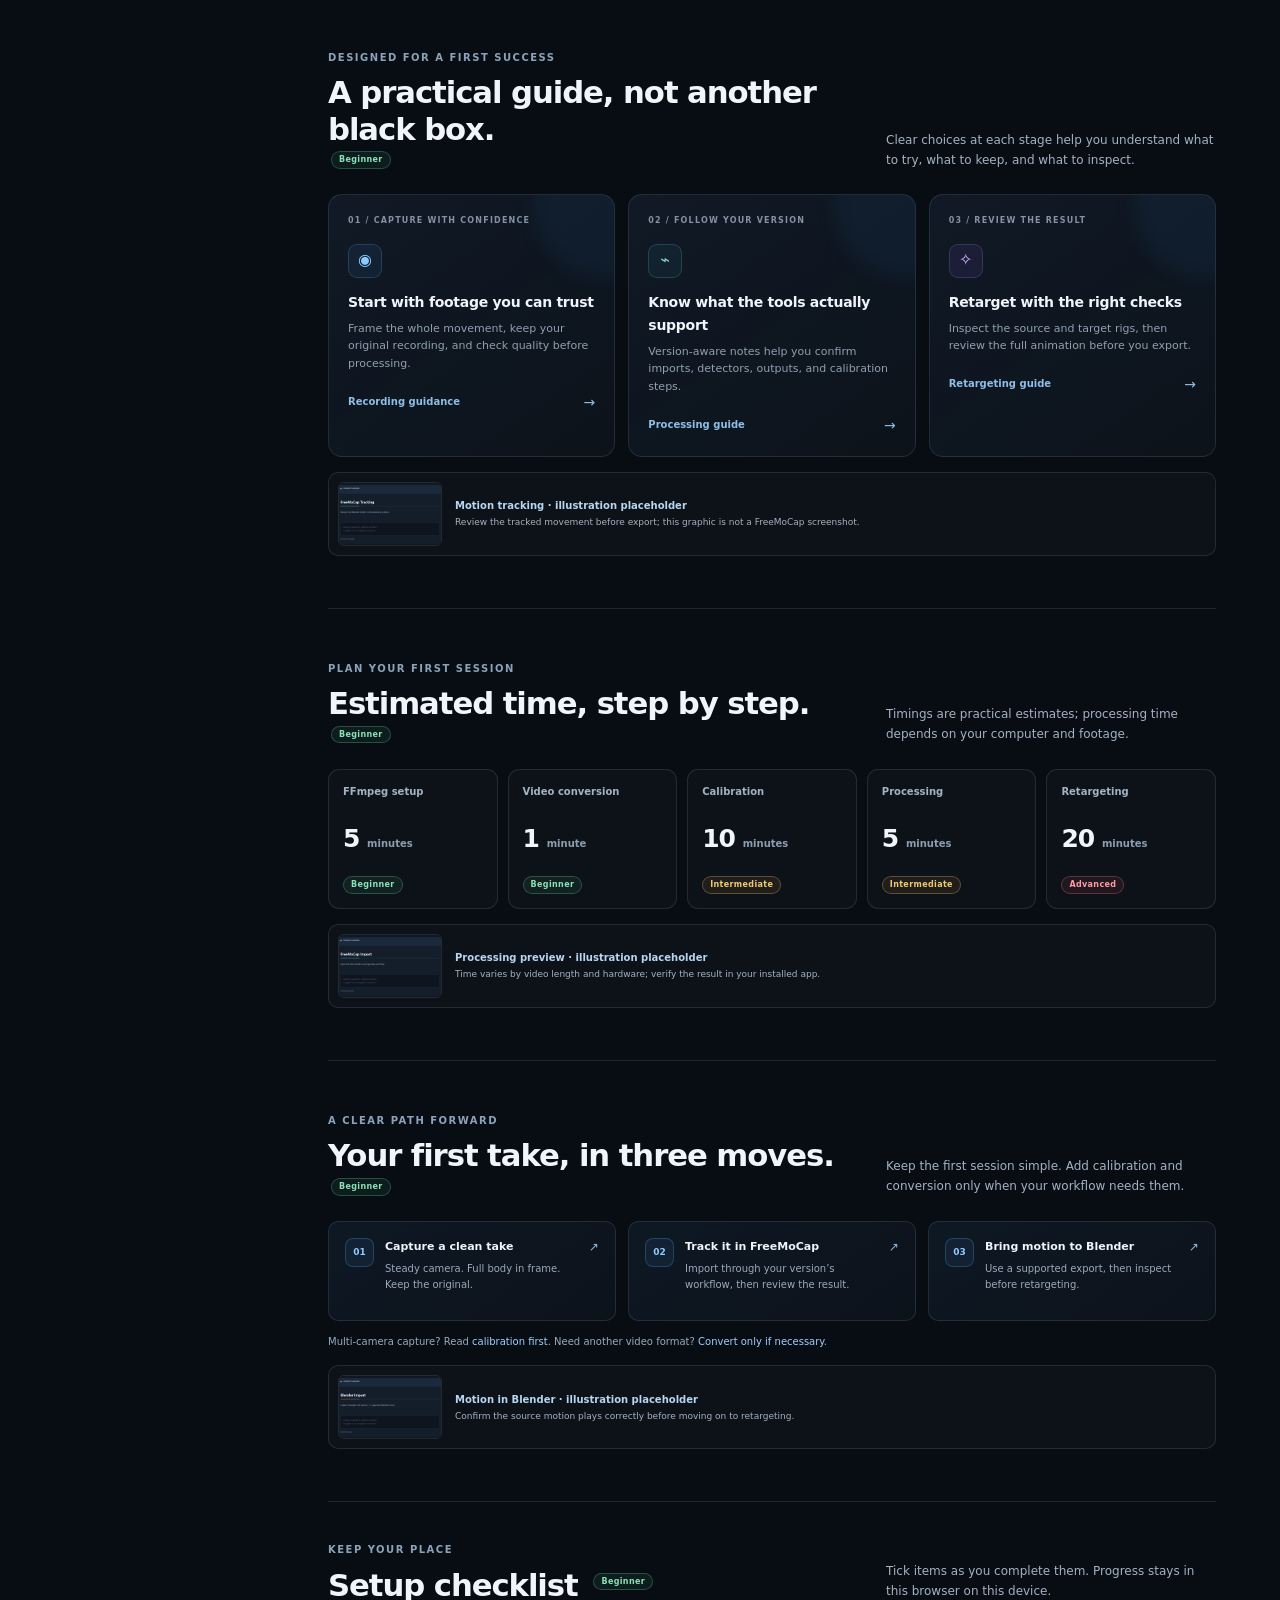
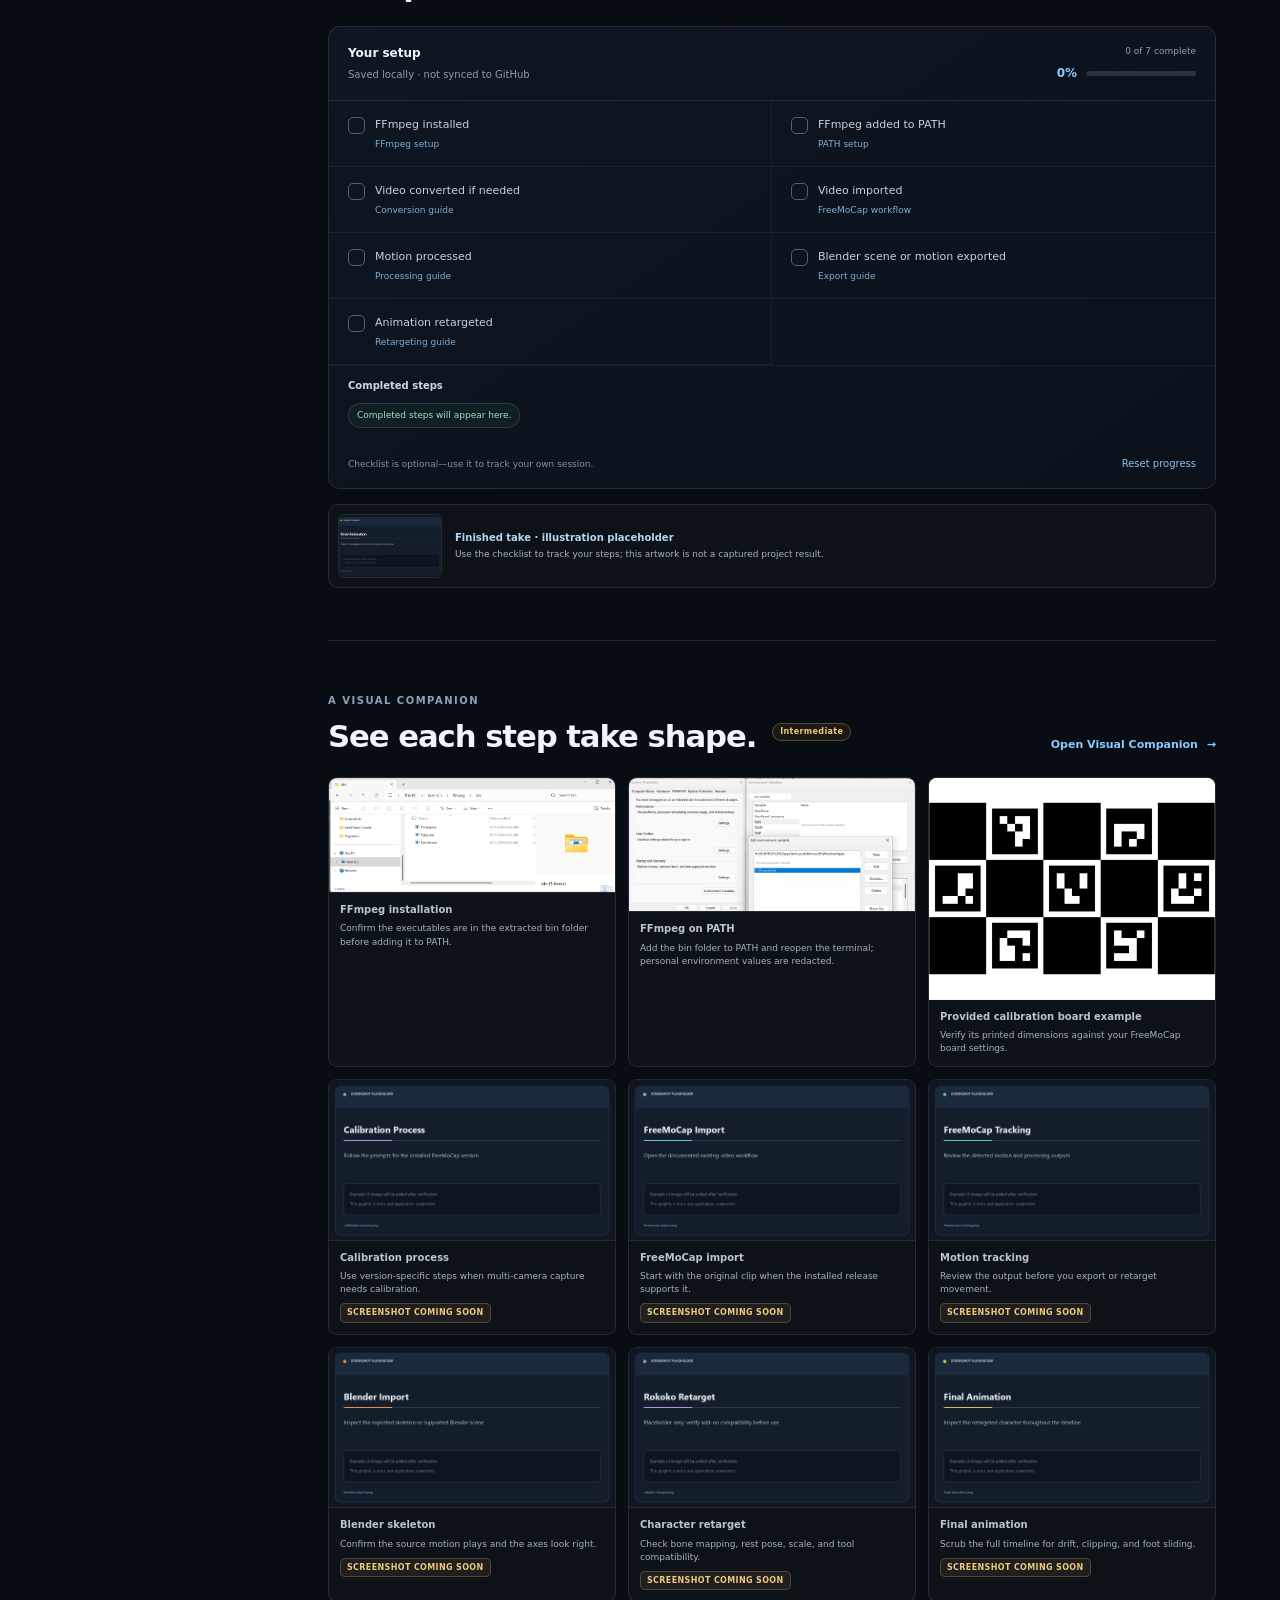
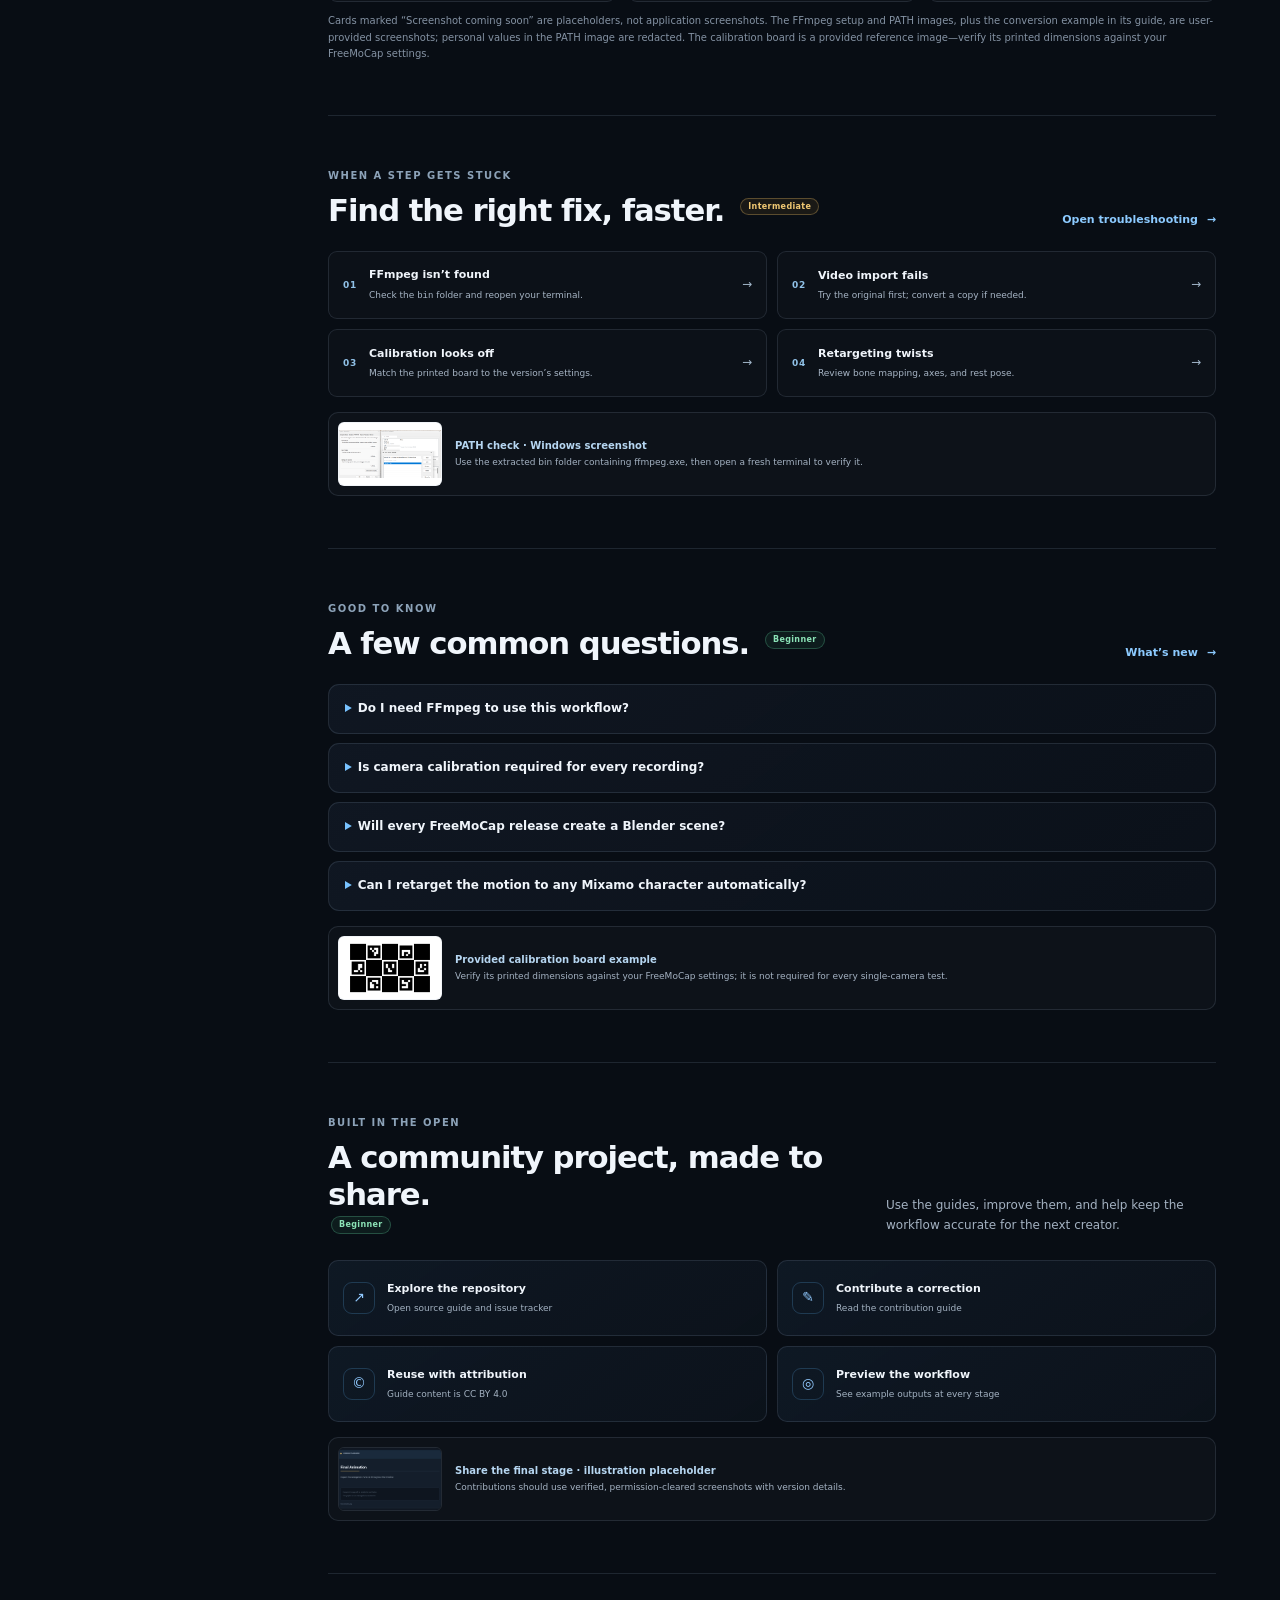
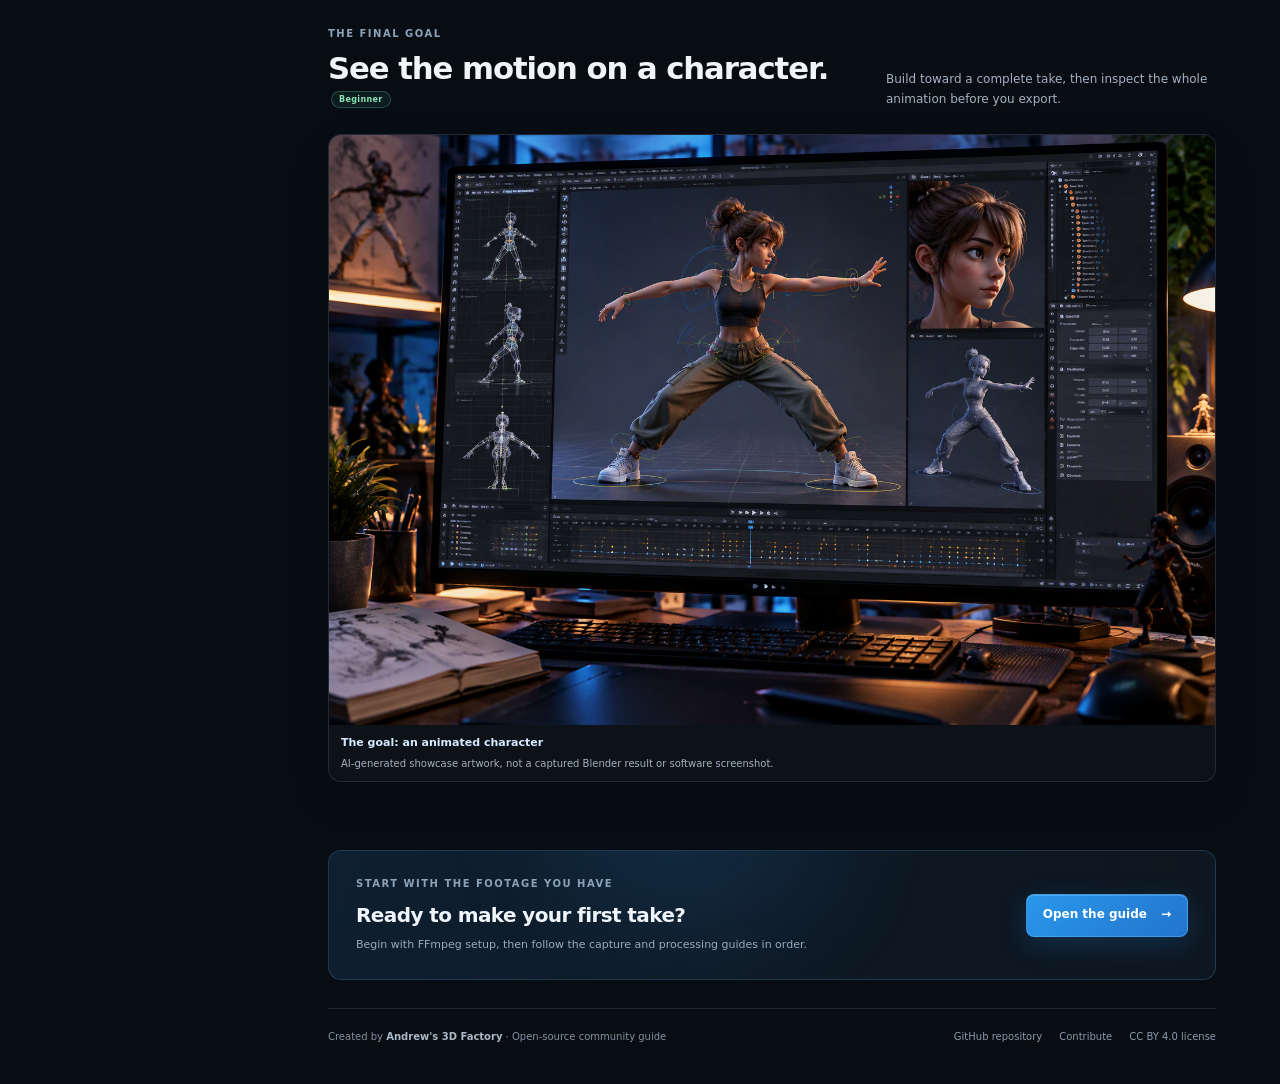
==== commit 6f5129ab: "Add AI workflow artwork and visual companion Co-authored-by: Copilot App <223556219+Copilot@users.no" ====
--- a/index.html
+++ b/index.html
@@ -19,8 +19,8 @@
   <title>FreeMoCap + Blender Motion Capture Workflow</title>
   <link rel="icon" href="favicon.ico" sizes="any">
   <link rel="icon" href="assets/icons/favicon.svg" type="image/svg+xml">
-  <link rel="stylesheet" href="assets/css/site.css?v=12">
-  <script src="assets/js/site.js?v=12" defer></script>
+  <link rel="stylesheet" href="assets/css/site.css?v=14">
+  <script src="assets/js/site.js?v=13" defer></script>
 </head>
 <body>
   <a class="skip-link" href="#main-content">Skip to content</a>
@@ -70,17 +70,50 @@
         </div>
         <div class="hero-meta"><span class="meta-dot"></span> WINDOWS · FREEMOCAP · BLENDER · MIXAMO <span class="difficulty-label difficulty-beginner">Beginner</span></div>
       </div>
-      <div class="hero-visual" role="group" aria-label="Before-and-after workflow: iPhone video, motion tracking, and a Blender character">
+      <div class="hero-visual" role="group" aria-label="AI-generated illustration of the motion-capture workflow">
         <div class="visual-glow"></div>
-        <div class="visual-topline"><span>FROM FOOTAGE TO FINAL ANIMATION</span><span class="live-label"><i></i> 3 STAGES</span></div>
-        <div class="transformation-flow">
-          <figure class="transform-stage"><img src="assets/images/recording-motion.png" alt="Placeholder illustration for raw iPhone motion video"><figcaption><strong>Video recording</strong><small>Start with your original</small></figcaption></figure>
-          <span class="transform-arrow" aria-hidden="true">→</span>
-          <figure class="transform-stage"><img src="assets/images/freemocap-tracking.png" alt="Placeholder illustration for FreeMoCap motion tracking"><figcaption><strong>Motion tracking</strong><small>Reconstruct movement</small></figcaption></figure>
-          <span class="transform-arrow" aria-hidden="true">→</span>
-          <figure class="transform-stage"><img src="assets/images/final-animation.png" alt="Placeholder illustration for a retargeted Blender character animation"><figcaption><strong>Blender character</strong><small>Retarget and animate</small></figcaption></figure>
-        </div>
-        <div class="visual-caption"><span class="caption-line"></span> ILLUSTRATION PLACEHOLDERS · NOT SOFTWARE SCREENSHOTS</div>
+        <div class="visual-topline"><span>FROM FOOTAGE TO FINAL ANIMATION</span><span class="live-label"><i></i> AI ILLUSTRATION</span></div>
+        <figure class="hero-artwork">
+          <img src="assets/images/hero-workflow.png" alt="AI-generated illustration showing an iPhone recording, motion tracking, and a Blender character in a creator's workspace" fetchpriority="high" decoding="async">
+          <figcaption>AI-generated workflow artwork; the depicted software interfaces are illustrative, not screenshots.</figcaption>
+        </figure>
+      </div>
+    </section>
+
+    <section class="section-block visual-workflow-section" data-difficulty="Beginner" aria-labelledby="visual-workflow-heading">
+      <div class="section-heading">
+        <div><div class="eyebrow">THE BIG PICTURE</div><h2 id="visual-workflow-heading">Visual Workflow</h2></div>
+        <p>See how a phone recording moves through the tools and becomes character animation.</p>
+      </div>
+      <figure class="workflow-banner-figure">
+        <img src="assets/images/workflow-banner.png" alt="AI-generated illustration connecting an iPhone recording to motion tracking and an animated Blender character" loading="lazy" decoding="async">
+        <figcaption>AI-generated workflow illustration, not an actual FreeMoCap or Blender screen capture.</figcaption>
+      </figure>
+      <ol class="workflow-stage-list" aria-label="Workflow stages in order">
+        <li>iPhone Recording</li>
+        <li>FFmpeg</li>
+        <li>FreeMoCap</li>
+        <li>Blender</li>
+        <li>Mixamo Character</li>
+      </ol>
+      <a class="text-link visual-companion-link" href="docs/visual-companion.html">Explore the Visual Companion <span aria-hidden="true">→</span></a>
+    </section>
+
+    <section class="section-block before-after-section" data-difficulty="Beginner" aria-labelledby="before-after-heading">
+      <div class="section-heading">
+        <div><div class="eyebrow">FROM FIRST FRAME TO FINAL POSE</div><h2 id="before-after-heading">Before &amp; After</h2></div>
+        <p>A visual idea of where the workflow can lead—not a claim that this is a captured project result.</p>
+      </div>
+      <div class="before-after-layout">
+        <figure class="before-after-figure">
+          <img src="assets/images/creator-workspace.png" alt="AI-generated creator workspace illustration with an iPhone recording, motion tracking, and a Blender character" loading="lazy" decoding="async">
+          <figcaption><strong>Creator workspace</strong><span>AI-generated concept artwork; it does not depict a real capture or software session.</span></figcaption>
+        </figure>
+        <ol class="before-after-steps" aria-label="Before-and-after workflow">
+          <li>Raw Recording</li>
+          <li>Motion Tracking</li>
+          <li>Animated Character</li>
+        </ol>
       </div>
     </section>
 
@@ -164,19 +197,19 @@
     </section>
 
     <section class="section-block screenshot-section" data-difficulty="Intermediate">
-      <div class="section-heading"><div><div class="eyebrow">A VISUAL COMPANION</div><h2>See each step take shape.</h2></div><a class="text-link" href="docs/results-examples.html">View all results <span>→</span></a></div>
+      <div class="section-heading"><div><div class="eyebrow">A VISUAL COMPANION</div><h2>See each step take shape.</h2></div><a class="text-link" href="docs/visual-companion.html">Open Visual Companion <span>→</span></a></div>
       <div class="screenshot-grid">
-        <a href="assets/images/ffmpeg-install.png?v=2"><figure><img class="ffmpeg-screenshot" src="assets/images/ffmpeg-install.png?v=2" alt="Windows File Explorer showing ffmpeg.exe, ffplay.exe, and ffprobe.exe in the extracted FFmpeg bin folder"><figcaption><strong>FFmpeg installation</strong><small>Confirm the executables are in the extracted bin folder before adding it to PATH.</small></figcaption></figure></a>
-        <a href="assets/images/ffmpeg-path.png?v=2"><figure><img class="ffmpeg-screenshot" src="assets/images/ffmpeg-path.png?v=2" alt="Windows Environment Variables editor showing C:\ffmpeg\bin in the user PATH; personal paths are redacted"><figcaption><strong>FFmpeg on PATH</strong><small>Add the bin folder to PATH and reopen the terminal; personal environment values are redacted.</small></figcaption></figure></a>
-        <a href="assets/images/calibration-board.png?v=2"><figure><img class="calibration-board-image" src="assets/images/calibration-board.png?v=2" alt="User-provided black-and-white ChArUco calibration board with marker patterns"><figcaption><strong>Provided calibration board example</strong><small>Verify its printed dimensions against your FreeMoCap board settings.</small></figcaption></figure></a>
-        <a href="assets/images/calibration-process.png"><figure><img src="assets/images/calibration-process.png" alt="Placeholder illustration for a calibration process"><figcaption><strong>Calibration process</strong><small>Use version-specific steps when multi-camera capture needs calibration.</small></figcaption></figure></a>
-        <a href="assets/images/freemocap-import.png"><figure><img src="assets/images/freemocap-import.png" alt="Placeholder illustration for FreeMoCap video import"><figcaption><strong>FreeMoCap import</strong><small>Start with the original clip when the installed release supports it.</small></figcaption></figure></a>
-        <a href="assets/images/freemocap-tracking.png"><figure><img src="assets/images/freemocap-tracking.png" alt="Placeholder illustration for FreeMoCap tracking"><figcaption><strong>Motion tracking</strong><small>Review the output before you export or retarget movement.</small></figcaption></figure></a>
-        <a href="assets/images/blender-import.png"><figure><img src="assets/images/blender-import.png" alt="Placeholder illustration for motion imported into Blender"><figcaption><strong>Blender skeleton</strong><small>Confirm the source motion plays and the axes look right.</small></figcaption></figure></a>
-        <a href="assets/images/rokoko-retarget.png"><figure><img src="assets/images/rokoko-retarget.png" alt="Placeholder illustration for character retargeting"><figcaption><strong>Character retarget</strong><small>Check bone mapping, rest pose, scale, and tool compatibility.</small></figcaption></figure></a>
-        <a href="assets/images/final-animation.png"><figure><img src="assets/images/final-animation.png" alt="Placeholder illustration for a final animation"><figcaption><strong>Final animation</strong><small>Scrub the full timeline for drift, clipping, and foot sliding.</small></figcaption></figure></a>
-      </div>
-      <p class="placeholder-note">Most gallery cards are illustrative placeholders, not application screenshots. The FFmpeg setup and PATH images, plus the conversion example in its guide, are user-provided screenshots; personal values in the PATH image are redacted. The calibration board is a provided reference image—verify its printed dimensions against your FreeMoCap settings.</p>
+        <a href="assets/images/ffmpeg-install.png?v=2" data-lightbox-item><figure><img class="ffmpeg-screenshot" src="assets/images/ffmpeg-install.png?v=2" alt="Windows File Explorer showing ffmpeg.exe, ffplay.exe, and ffprobe.exe in the extracted FFmpeg bin folder"><figcaption><strong>FFmpeg installation</strong><small>Confirm the executables are in the extracted bin folder before adding it to PATH.</small></figcaption></figure></a>
+        <a href="assets/images/ffmpeg-path.png?v=2" data-lightbox-item><figure><img class="ffmpeg-screenshot" src="assets/images/ffmpeg-path.png?v=2" alt="Windows Environment Variables editor showing C:\ffmpeg\bin in the user PATH; personal paths are redacted"><figcaption><strong>FFmpeg on PATH</strong><small>Add the bin folder to PATH and reopen the terminal; personal environment values are redacted.</small></figcaption></figure></a>
+        <a href="assets/images/calibration-board.png?v=2" data-lightbox-item><figure><img class="calibration-board-image" src="assets/images/calibration-board.png?v=2" alt="User-provided black-and-white ChArUco calibration board with marker patterns"><figcaption><strong>Provided calibration board example</strong><small>Verify its printed dimensions against your FreeMoCap board settings.</small></figcaption></figure></a>
+        <a href="assets/images/calibration-process.png" data-lightbox-item><figure><img src="assets/images/calibration-process.png" alt="Placeholder illustration for a calibration process"><figcaption><strong>Calibration process</strong><small>Use version-specific steps when multi-camera capture needs calibration.</small><span class="placeholder-label">Screenshot coming soon</span></figcaption></figure></a>
+        <a href="assets/images/freemocap-import.png" data-lightbox-item><figure><img src="assets/images/freemocap-import.png" alt="Placeholder illustration for FreeMoCap video import"><figcaption><strong>FreeMoCap import</strong><small>Start with the original clip when the installed release supports it.</small><span class="placeholder-label">Screenshot coming soon</span></figcaption></figure></a>
+        <a href="assets/images/freemocap-tracking.png" data-lightbox-item><figure><img src="assets/images/freemocap-tracking.png" alt="Placeholder illustration for FreeMoCap tracking"><figcaption><strong>Motion tracking</strong><small>Review the output before you export or retarget movement.</small><span class="placeholder-label">Screenshot coming soon</span></figcaption></figure></a>
+        <a href="assets/images/blender-import.png" data-lightbox-item><figure><img src="assets/images/blender-import.png" alt="Placeholder illustration for motion imported into Blender"><figcaption><strong>Blender skeleton</strong><small>Confirm the source motion plays and the axes look right.</small><span class="placeholder-label">Screenshot coming soon</span></figcaption></figure></a>
+        <a href="assets/images/rokoko-retarget.png" data-lightbox-item><figure><img src="assets/images/rokoko-retarget.png" alt="Placeholder illustration for character retargeting"><figcaption><strong>Character retarget</strong><small>Check bone mapping, rest pose, scale, and tool compatibility.</small><span class="placeholder-label">Screenshot coming soon</span></figcaption></figure></a>
+        <a href="assets/images/final-animation.png" data-lightbox-item><figure><img src="assets/images/final-animation.png" alt="Placeholder illustration for a final animation"><figcaption><strong>Final animation</strong><small>Scrub the full timeline for drift, clipping, and foot sliding.</small><span class="placeholder-label">Screenshot coming soon</span></figcaption></figure></a>
+      </div>
+      <p class="placeholder-note">Cards marked “Screenshot coming soon” are placeholders, not application screenshots. The FFmpeg setup and PATH images, plus the conversion example in its guide, are user-provided screenshots; personal values in the PATH image are redacted. The calibration board is a provided reference image—verify its printed dimensions against your FreeMoCap settings.</p>
     </section>
 
     <section class="section-block trouble-section" data-difficulty="Intermediate">
@@ -204,7 +237,7 @@
         <details><summary>Will every FreeMoCap release create a Blender scene?</summary><p>Supported detectors, exporters, filenames, and formats change between releases. Confirm the output supported by your installed version, then inspect the exported motion before retargeting.</p></details>
         <details><summary>Can I retarget the motion to any Mixamo character automatically?</summary><p>Retargeting depends on compatible source and target skeletons, bone mapping, rest pose, scale, and axes. Use a tool that documents support for your Blender version and both rigs.</p></details>
       </div>
-      <figure class="section-visual-note"><img src="assets/images/calibration-board.png" alt="Placeholder illustration for a ChArUco calibration board"><figcaption><strong>Calibration example · illustration placeholder</strong><span>Calibration depends on camera setup and workflow; it is not required for every single-camera test.</span></figcaption></figure>
+      <figure class="section-visual-note"><img class="calibration-board-image" src="assets/images/calibration-board.png?v=2" alt="User-provided black-and-white ChArUco calibration board with marker patterns"><figcaption><strong>Provided calibration board example</strong><span>Verify its printed dimensions against your FreeMoCap settings; it is not required for every single-camera test.</span></figcaption></figure>
     </section>
 
     <section class="section-block community-section" data-difficulty="Beginner" aria-labelledby="community-heading">
@@ -221,9 +254,31 @@
       <figure class="section-visual-note"><img src="assets/images/final-animation.png" alt="Placeholder illustration for the final character animation stage"><figcaption><strong>Share the final stage · illustration placeholder</strong><span>Contributions should use verified, permission-cleared screenshots with version details.</span></figcaption></figure>
     </section>
 
+    <section class="section-block final-goal-section" data-difficulty="Beginner" aria-labelledby="final-goal-heading">
+      <div class="section-heading">
+        <div><div class="eyebrow">THE FINAL GOAL</div><h2 id="final-goal-heading">See the motion on a character.</h2></div>
+        <p>Build toward a complete take, then inspect the whole animation before you export.</p>
+      </div>
+      <figure class="final-goal-figure">
+        <img src="assets/images/final-animation-showcase.png" alt="AI-generated illustration of a retargeted character animation displayed in a Blender-like workspace" loading="lazy" decoding="async">
+        <figcaption><strong>The goal: an animated character</strong><span>AI-generated showcase artwork, not a captured Blender result or software screenshot.</span></figcaption>
+      </figure>
+    </section>
     <section class="closing-banner"><div class="banner-orb"></div><div><div class="eyebrow">START WITH THE FOOTAGE YOU HAVE</div><h2>Ready to make your first take?</h2><p>Begin with FFmpeg setup, then follow the capture and processing guides in order.</p></div><a class="button button-primary" href="docs/ffmpeg-setup.html">Open the guide <span>→</span></a></section>
     <footer class="site-footer"><span>Created by <strong>Andrew's 3D Factory</strong> · Open-source community guide</span><span><a href="https://github.com/Andrews3dfactory/FreeMoCap-Mixamo-Blender-Workflow">GitHub repository</a><a href="https://github.com/Andrews3dfactory/FreeMoCap-Mixamo-Blender-Workflow/blob/main/CONTRIBUTING.md">Contribute</a><a href="LICENSE">CC BY 4.0 license</a></span></footer>
   </main>
+  <dialog class="image-lightbox" data-image-lightbox aria-labelledby="lightbox-heading">
+    <div class="lightbox-toolbar">
+      <h2 id="lightbox-heading" class="sr-only">Image preview</h2>
+      <span class="lightbox-count" data-lightbox-count aria-live="polite"></span>
+      <nav class="lightbox-controls" aria-label="Image preview controls">
+        <button type="button" data-lightbox-prev aria-label="Previous image">Previous</button>
+        <button type="button" data-lightbox-next aria-label="Next image">Next</button>
+        <button type="button" data-lightbox-close aria-label="Close image preview">Close</button>
+      </nav>
+    </div>
+    <figure class="lightbox-figure"><img data-lightbox-image alt=""><figcaption data-lightbox-caption aria-live="polite"></figcaption></figure>
+  </dialog>
   <button class="back-to-top" type="button" aria-label="Back to top" data-back-to-top>↑</button>
 </body>
 </html>
--- a/assets/css/site.css
+++ b/assets/css/site.css
@@ -220,6 +220,7 @@
 .section-visual-note { display: flex; align-items: center; gap: 13px; margin: 15px 0 0; padding: 9px; border: 1px solid var(--border); border-radius: 10px; background: rgba(255,255,255,.022); }
 .section-visual-note img { display: block; width: 104px; height: 64px; flex: none; margin: 0; border: 1px solid var(--border); border-radius: 6px; object-fit: cover; }
 .section-visual-note img.ffmpeg-screenshot { object-fit: contain; background: #fff; }
+.section-visual-note img.calibration-board-image { object-fit: contain; background: #fff; }
 .section-visual-note figcaption { display: grid; gap: 3px; color: var(--muted); font-size: 9px; line-height: 1.5; }
 .section-visual-note figcaption strong { color: #b6d6f1; font-size: 10px; }
 .placeholder-note { margin: 11px 0 0; color: #8492a3; font-size: 10px; }
@@ -279,6 +280,7 @@
 .doc-figure .doc-screenshot { width: 100%; height: auto; margin: 0; aspect-ratio: 1.78; object-fit: cover; }
 .doc-figure .doc-screenshot.ffmpeg-screenshot { aspect-ratio: auto; object-fit: contain; background: #101318; }
 .doc-figure .calibration-board-image { aspect-ratio: auto; object-fit: contain; background: #fff; }
+.doc-figure .doc-screenshot.marketing-artwork { aspect-ratio: 3 / 2; object-fit: contain; background: #080d14; }
 .doc-figure figcaption { display: grid; gap: 4px; padding: 10px 3px 2px; color: var(--muted); font-size: 10px; line-height: 1.55; }
 .doc-figure figcaption strong { color: #b6d6f1; font-size: 10px; }
 .doc-aside { position: sticky; top: calc(var(--topbar-height) + 26px); align-self: start; max-height: calc(100vh - var(--topbar-height) - 48px); overflow-y: auto; padding: 12px 0; }
@@ -581,3 +583,59 @@
   .story-quote { padding: 15px 16px; }
   .story-workflow-step { min-height: 46px; }
 }
+
+.hero-artwork { position: relative; z-index: 1; margin: 12px 0 0; overflow: hidden; border: 1px solid var(--border); border-radius: 12px; background: rgba(5, 10, 17, .45); }
+.hero-artwork img, .workflow-banner-figure img, .before-after-figure img, .final-goal-figure img { display: block; width: 100%; height: auto; }
+.hero-artwork figcaption, .workflow-banner-figure figcaption, .before-after-figure figcaption, .final-goal-figure figcaption { display: grid; gap: 4px; padding: 10px 12px; color: var(--muted); font-size: 10px; line-height: 1.5; }
+.workflow-banner-figure, .before-after-figure, .final-goal-figure { overflow: hidden; margin: 15px 0 0; border: 1px solid var(--border); border-radius: 13px; background: rgba(255, 255, 255, .025); box-shadow: 0 16px 38px rgba(0, 0, 0, .13); }
+.workflow-banner-figure img, .before-after-figure img, .final-goal-figure img { aspect-ratio: 3 / 2; object-fit: contain; background: #080d14; }
+.workflow-stage-list { display: grid; max-width: 530px; gap: 0; margin: 19px auto 0; padding: 0; list-style: none; }
+.workflow-stage-list li { position: relative; margin-bottom: 23px; padding: 9px 14px; border: 1px solid var(--border); border-radius: 9px; background: linear-gradient(110deg, rgba(69, 165, 255, .08), rgba(255, 255, 255, .02)); color: var(--text); font-size: 12px; font-weight: 610; text-align: center; }
+.workflow-stage-list li:last-child { margin-bottom: 0; }
+.workflow-stage-list li:not(:last-child)::after { position: absolute; bottom: -21px; left: 50%; color: var(--blue-bright); content: "↓"; font-size: 16px; transform: translateX(-50%); }
+.visual-companion-link { display: table; margin: 17px auto 0; }
+.before-after-layout { display: grid; grid-template-columns: minmax(0, 1.15fr) minmax(220px, .85fr); gap: 20px; align-items: center; margin-top: 16px; }
+.before-after-figure { margin: 0; }
+.before-after-steps { display: grid; gap: 0; margin: 0; padding: 0; list-style: none; }
+.before-after-steps li { position: relative; margin-bottom: 22px; padding: 12px 14px; border: 1px solid var(--border); border-radius: 9px; background: rgba(255, 255, 255, .03); color: var(--text); font-size: 12px; font-weight: 600; text-align: center; }
+.before-after-steps li:last-child { margin-bottom: 0; }
+.before-after-steps li:not(:last-child)::after { position: absolute; bottom: -20px; left: 50%; color: var(--blue-bright); content: "↓"; font-size: 16px; transform: translateX(-50%); }
+.before-after-figure figcaption strong, .final-goal-figure figcaption strong { color: #d7eaff; font-size: 11px; }
+.final-goal-figure { max-width: 930px; margin: 16px auto 0; }
+.placeholder-label { display: inline-flex; align-items: center; align-self: start; width: fit-content; margin-top: 3px; padding: 3px 6px; border: 1px solid rgba(240, 191, 105, .25); border-radius: 5px; background: rgba(240, 191, 105, .08); color: #f0c77e; font-size: 8px; font-weight: 700; letter-spacing: .045em; line-height: 1.4; text-transform: uppercase; }
+.doc-figure .placeholder-label { margin-top: 5px; }
+.gallery-disclaimer { border-color: rgba(69, 165, 255, .25); background: linear-gradient(100deg, rgba(69, 165, 255, .09), rgba(69, 165, 255, .025)); }
+.visual-gallery { margin-top: 15px; }
+.visual-gallery a { height: 100%; }
+.visual-gallery figcaption { min-height: 78px; }
+.visual-gallery img:not(.ffmpeg-screenshot):not(.calibration-board-image) { aspect-ratio: 3 / 2; object-fit: cover; }
+.visual-gallery img.calibration-board-image { aspect-ratio: 3 / 2; object-fit: contain; }
+.image-lightbox { width: min(94vw, 1120px); max-width: none; max-height: 92vh; margin: auto; padding: 14px; overflow: auto; border: 1px solid var(--border-strong); border-radius: 15px; background: #0c131d; color: var(--text); box-shadow: 0 25px 80px rgba(0, 0, 0, .55); }
+.image-lightbox::backdrop { background: rgba(1, 4, 9, .86); backdrop-filter: blur(7px); }
+.lightbox-toolbar { display: flex; align-items: center; justify-content: space-between; gap: 12px; }
+.lightbox-count { color: var(--muted); font-size: 11px; font-variant-numeric: tabular-nums; }
+.lightbox-controls { display: flex; gap: 7px; }
+.lightbox-controls button { min-height: 36px; padding: 6px 11px; border: 1px solid var(--border-strong); border-radius: 7px; background: rgba(255, 255, 255, .045); color: var(--text); font-size: 10px; cursor: pointer; }
+.lightbox-controls button:hover { border-color: rgba(69, 165, 255, .45); background: rgba(69, 165, 255, .13); }
+.lightbox-figure { display: grid; justify-items: center; gap: 10px; margin: 12px 0 0; }
+.lightbox-figure img { display: block; width: auto; max-width: 100%; max-height: calc(86vh - 100px); object-fit: contain; }
+.lightbox-figure figcaption { max-width: 800px; color: #c0ccd8; font-size: 11px; line-height: 1.55; text-align: center; }
+[data-theme="light"] .hero-artwork, [data-theme="light"] .workflow-banner-figure, [data-theme="light"] .before-after-figure, [data-theme="light"] .final-goal-figure { border-color: var(--border); background: rgba(255, 255, 255, .7); }
+[data-theme="light"] .workflow-banner-figure img, [data-theme="light"] .before-after-figure img, [data-theme="light"] .final-goal-figure img { background: #e8eff6; }
+[data-theme="light"] .before-after-figure figcaption strong, [data-theme="light"] .final-goal-figure figcaption strong { color: #25415c; }
+[data-theme="light"] .workflow-stage-list li, [data-theme="light"] .before-after-steps li { background: rgba(255, 255, 255, .82); color: #253b50; }
+[data-theme="light"] .placeholder-label { border-color: rgba(154, 104, 22, .2); background: rgba(209, 146, 40, .1); color: #754d08; }
+[data-theme="light"] .image-lightbox { border-color: rgba(159, 181, 207, .25); background: #101721; color: #f0f5fb; }
+
+@media (max-width: 850px) {
+  .before-after-layout { grid-template-columns: minmax(0, 1fr); }
+}
+@media (max-width: 620px) {
+  .hero-artwork img { aspect-ratio: 3 / 2; object-fit: cover; }
+  .visual-gallery { grid-template-columns: repeat(2, minmax(0, 1fr)); }
+  .visual-gallery figcaption { min-height: 110px; padding: 8px; }
+  .image-lightbox { width: calc(100vw - 20px); padding: 10px; }
+  .lightbox-toolbar { align-items: flex-start; flex-direction: column; }
+  .lightbox-controls { width: 100%; }
+  .lightbox-controls button { flex: 1; padding-right: 7px; padding-left: 7px; }
+}
